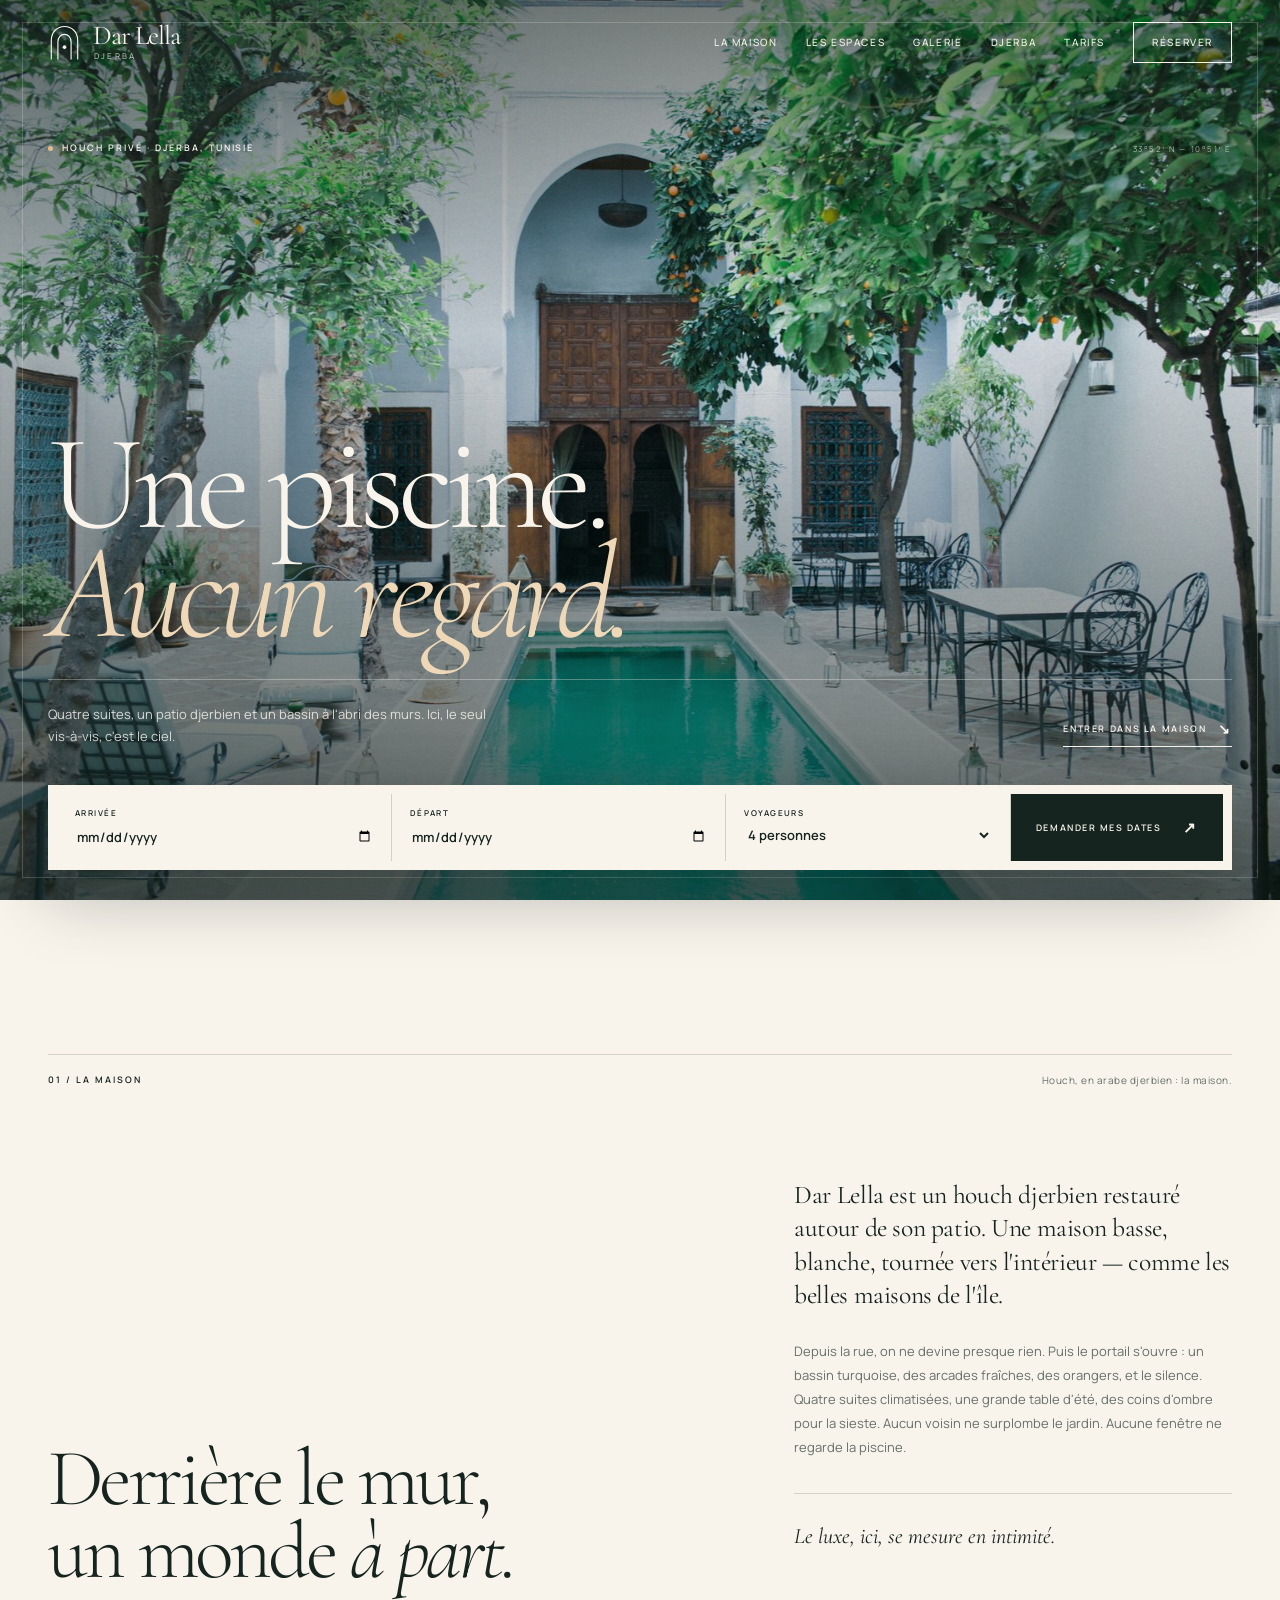
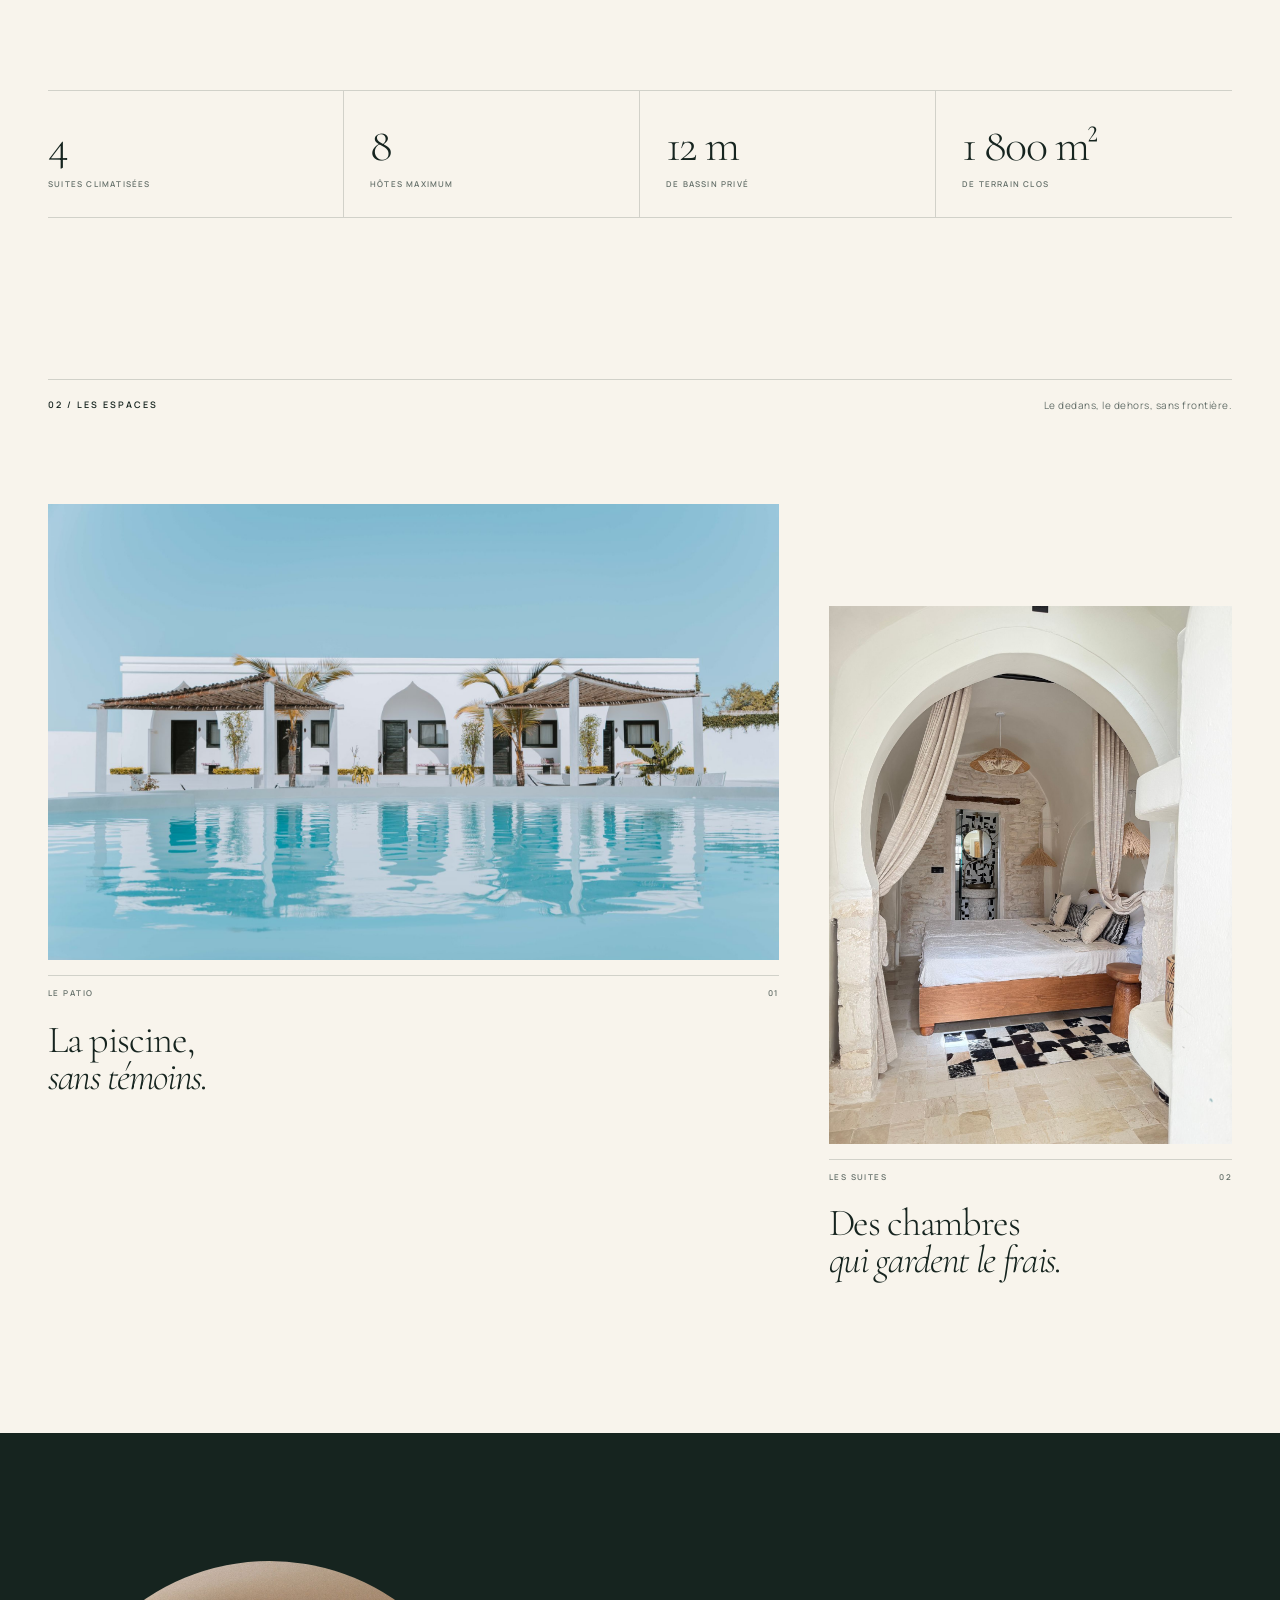
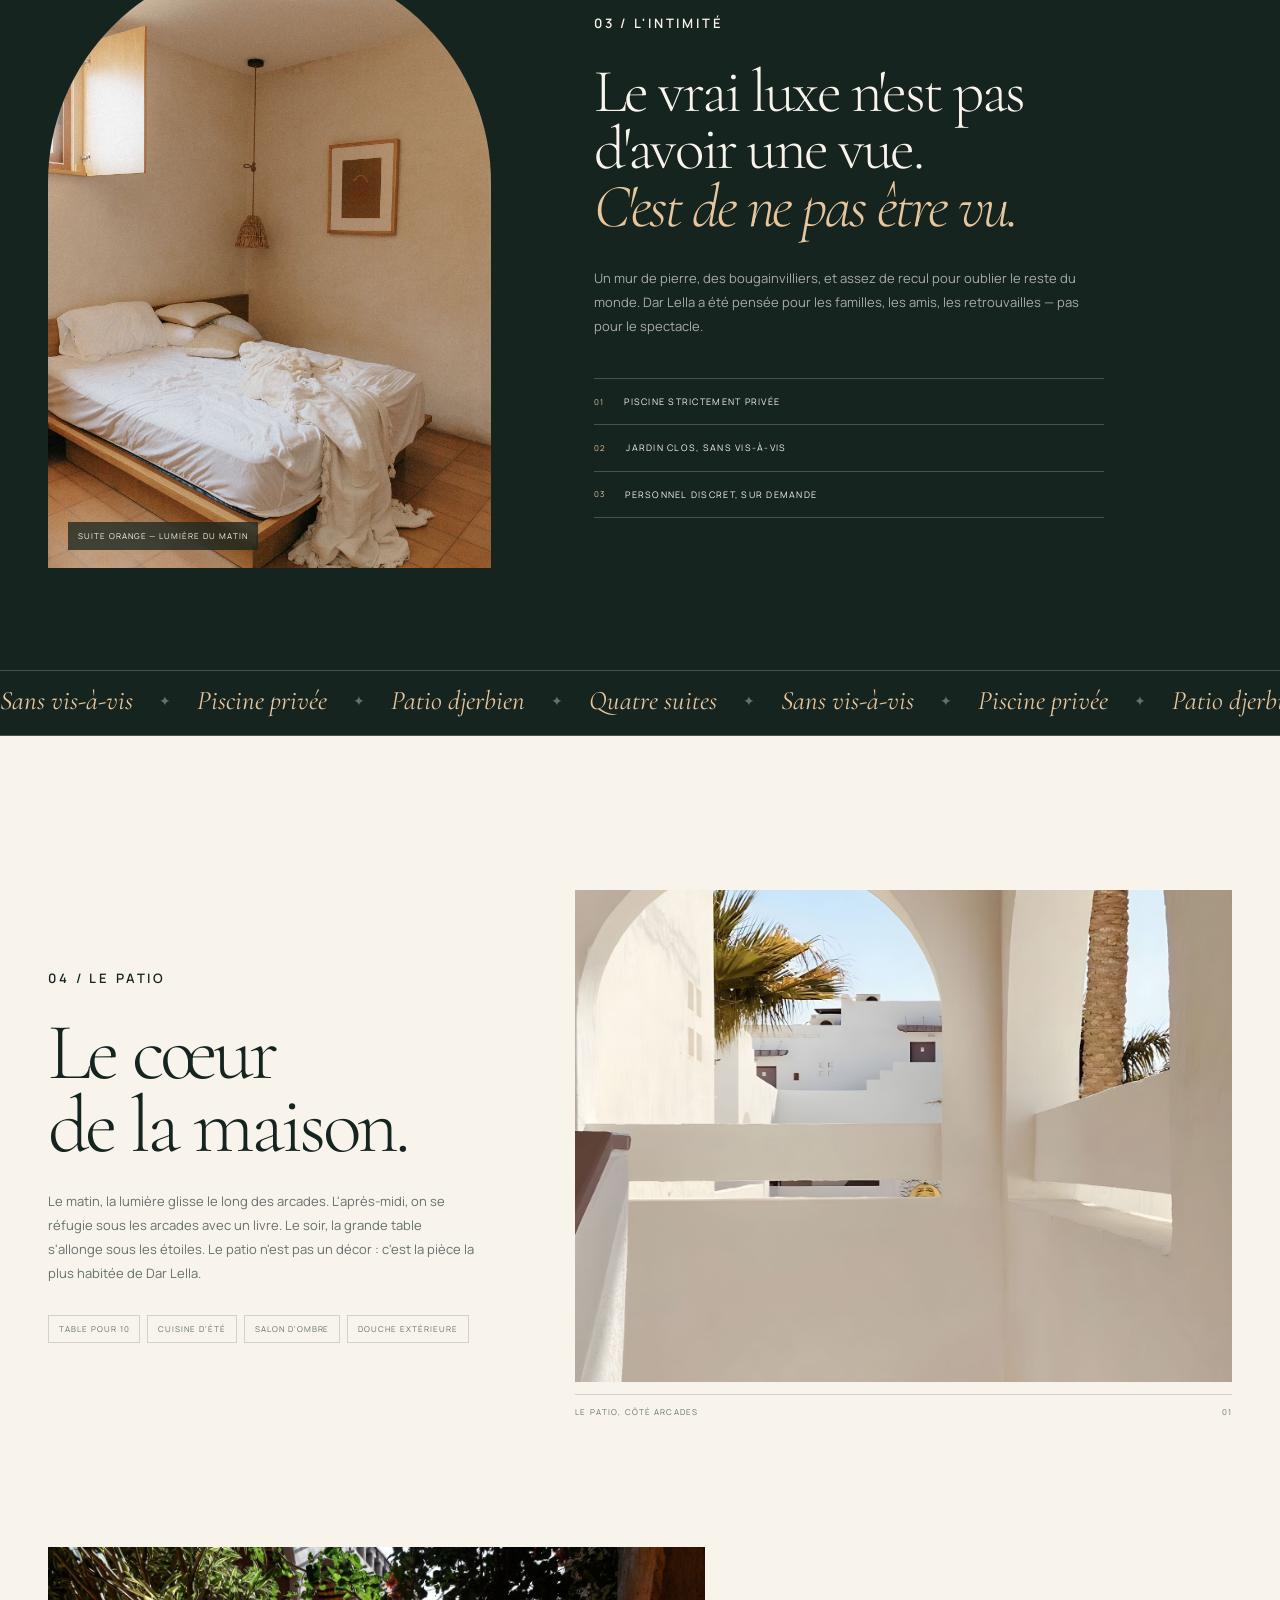
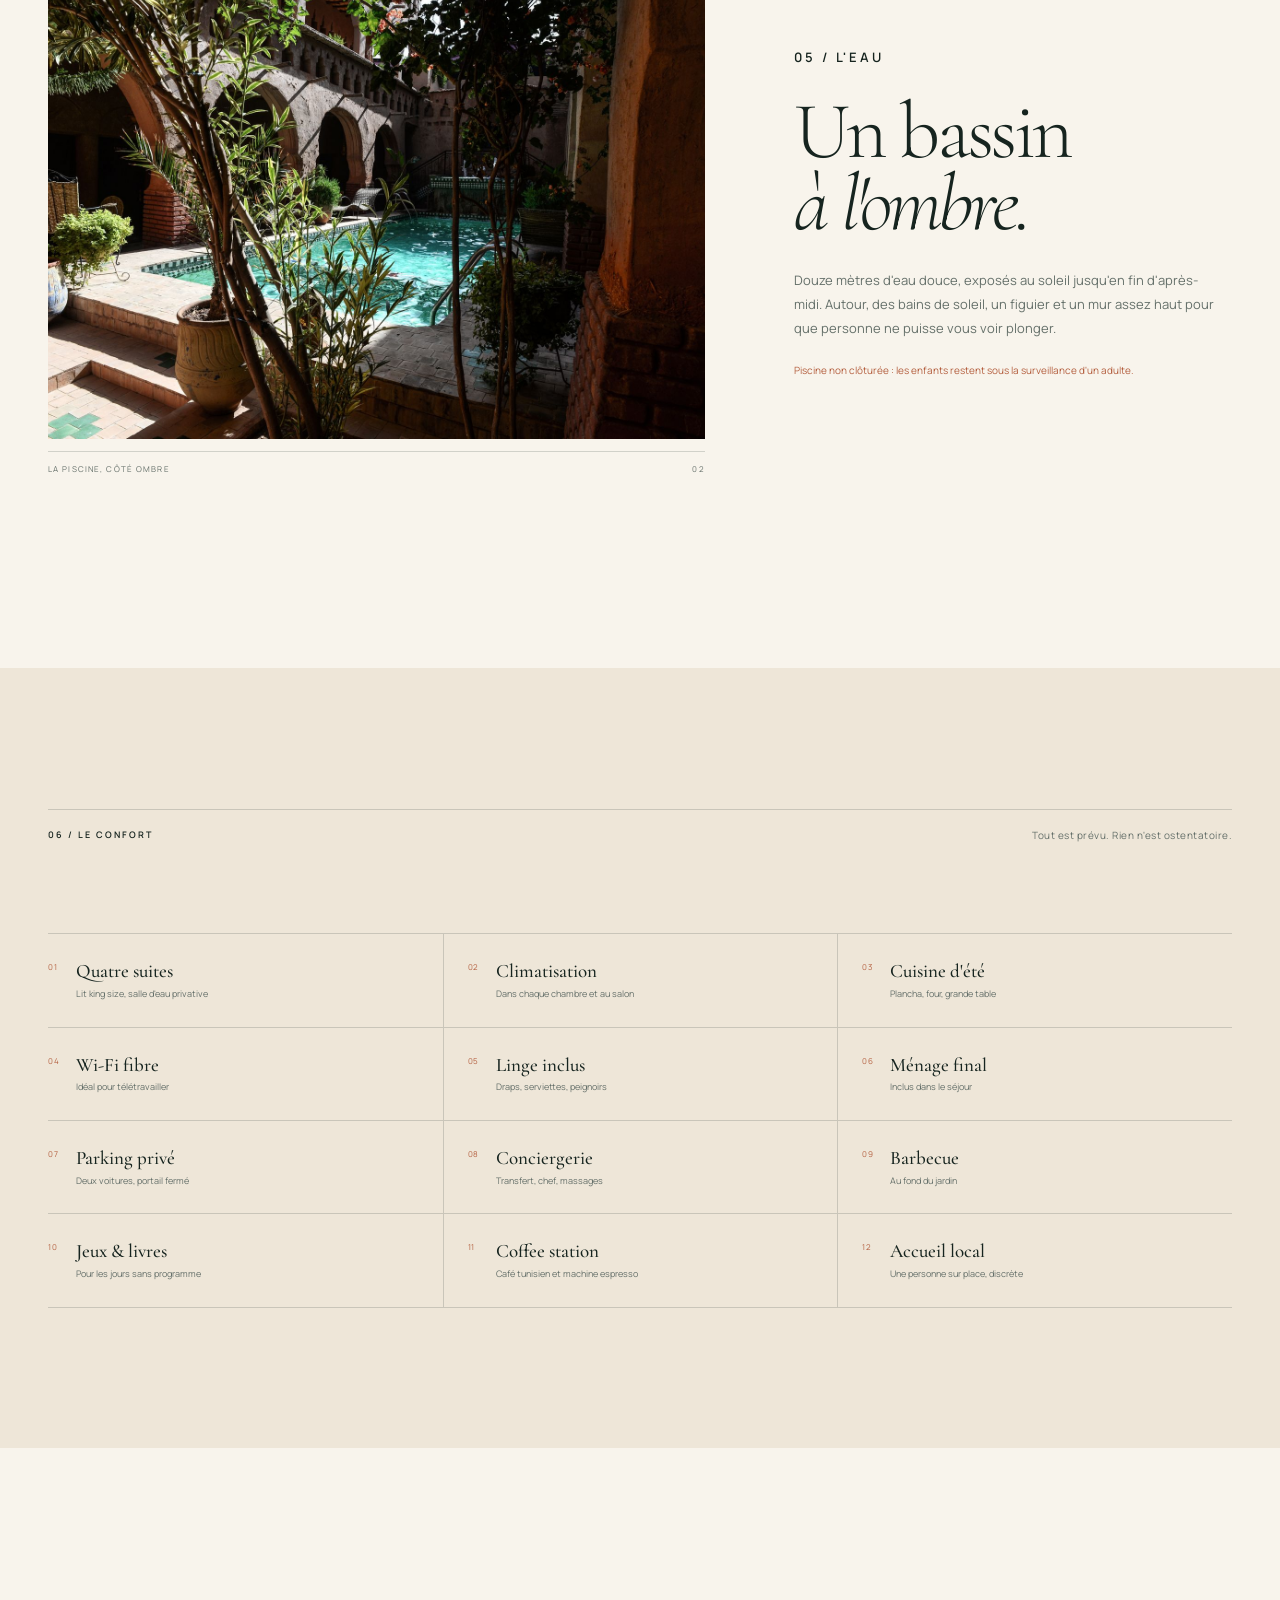
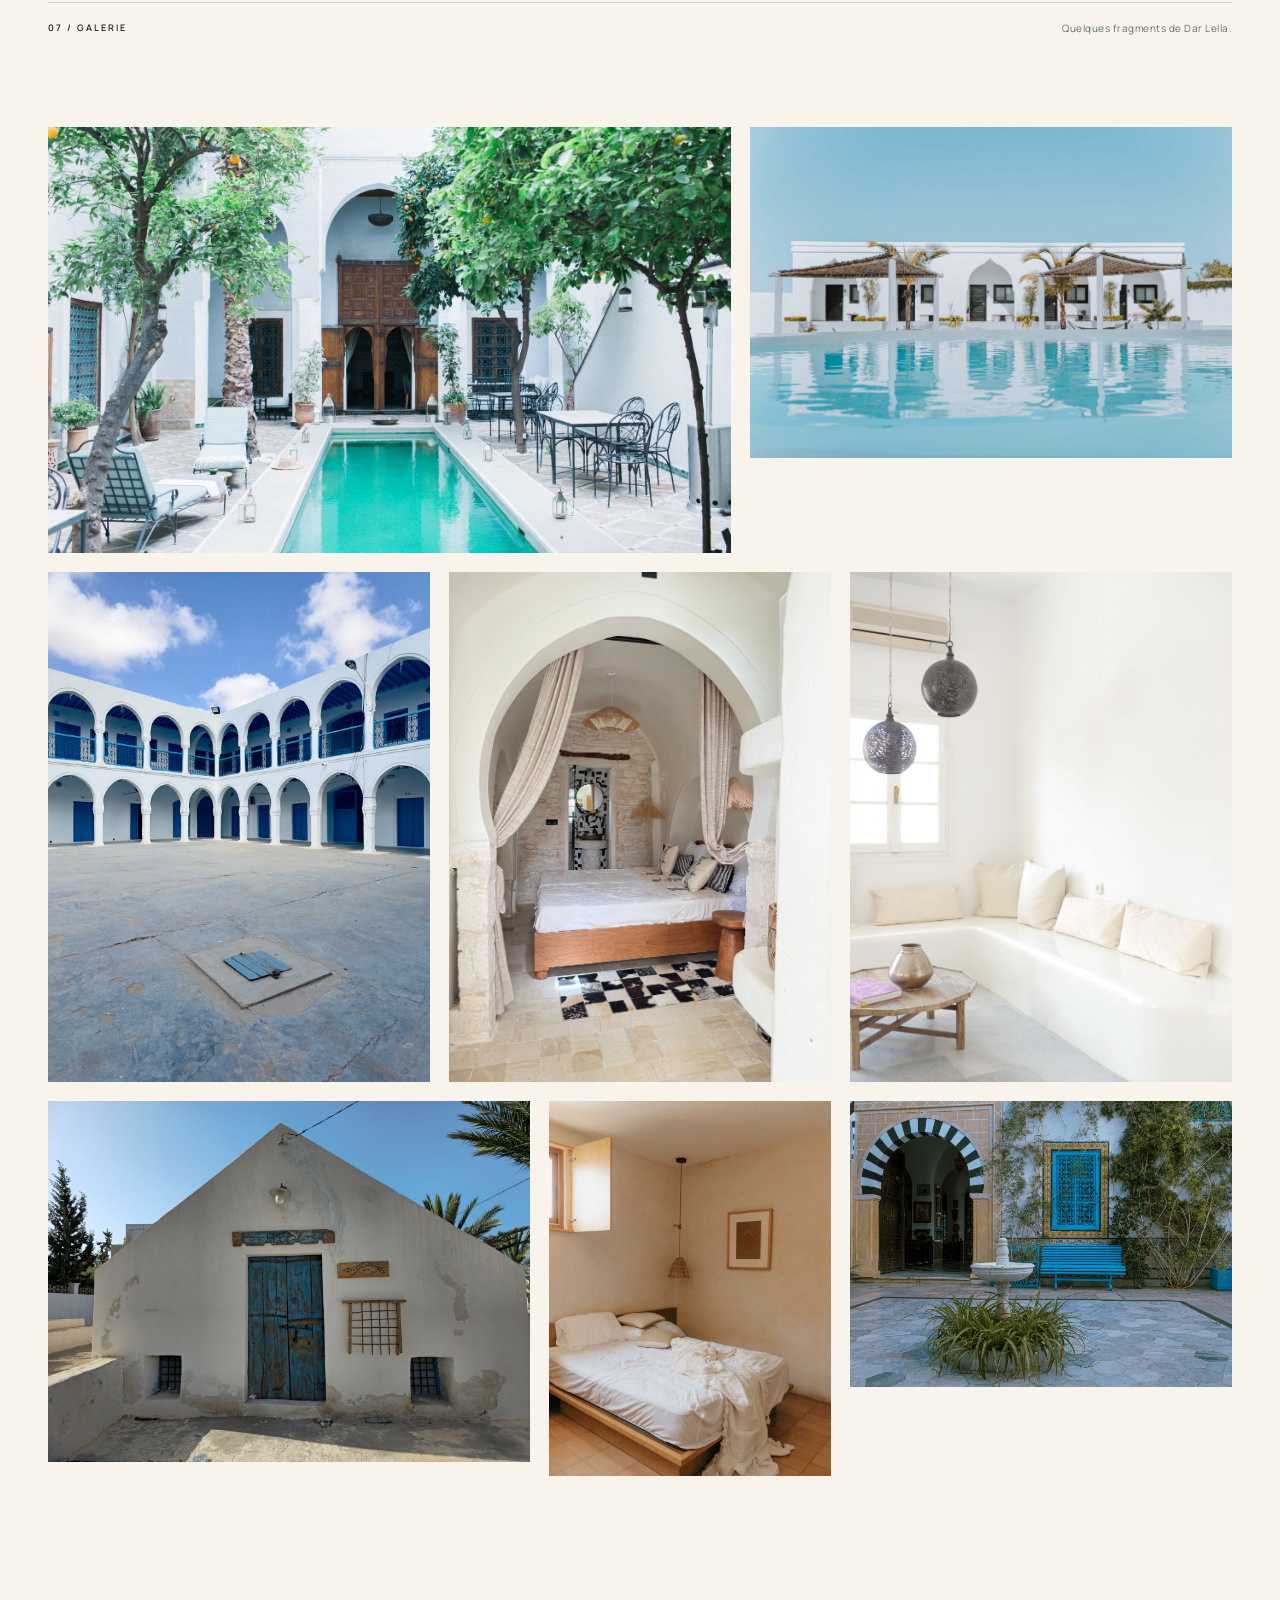
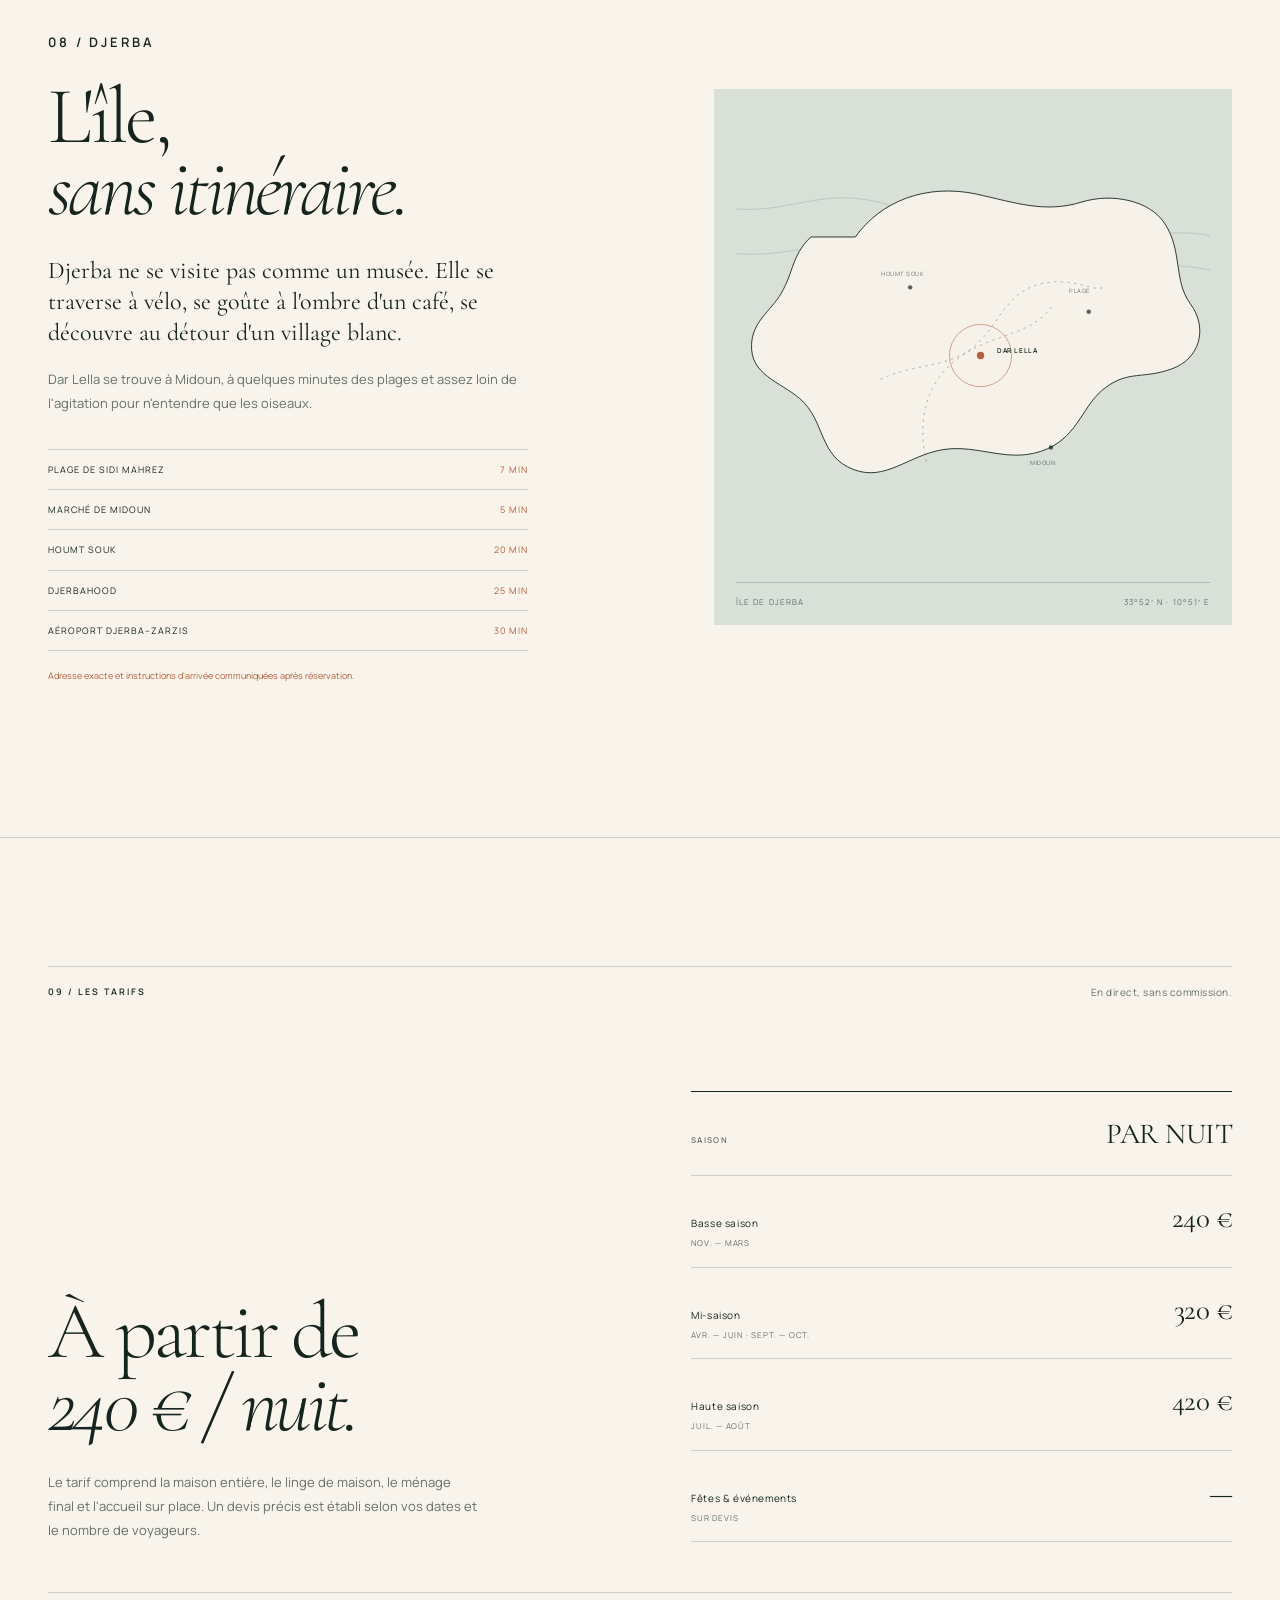
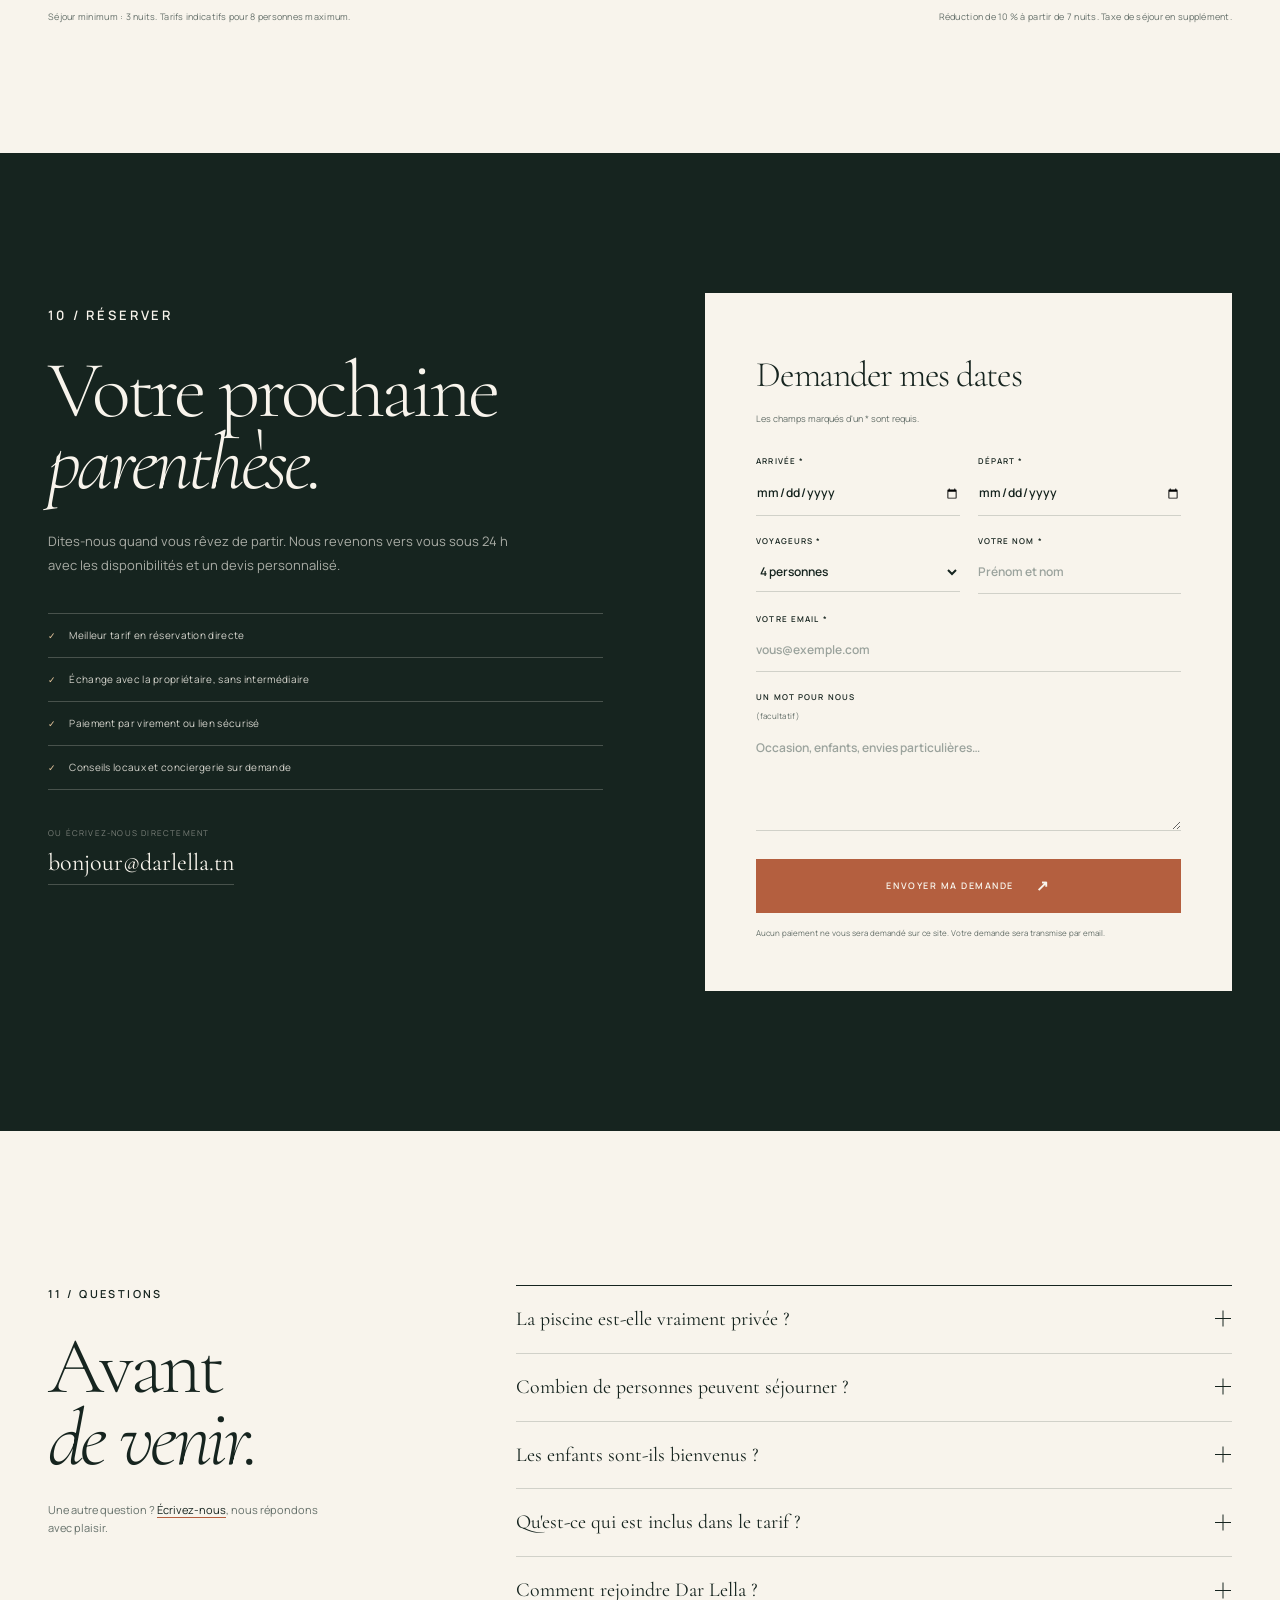
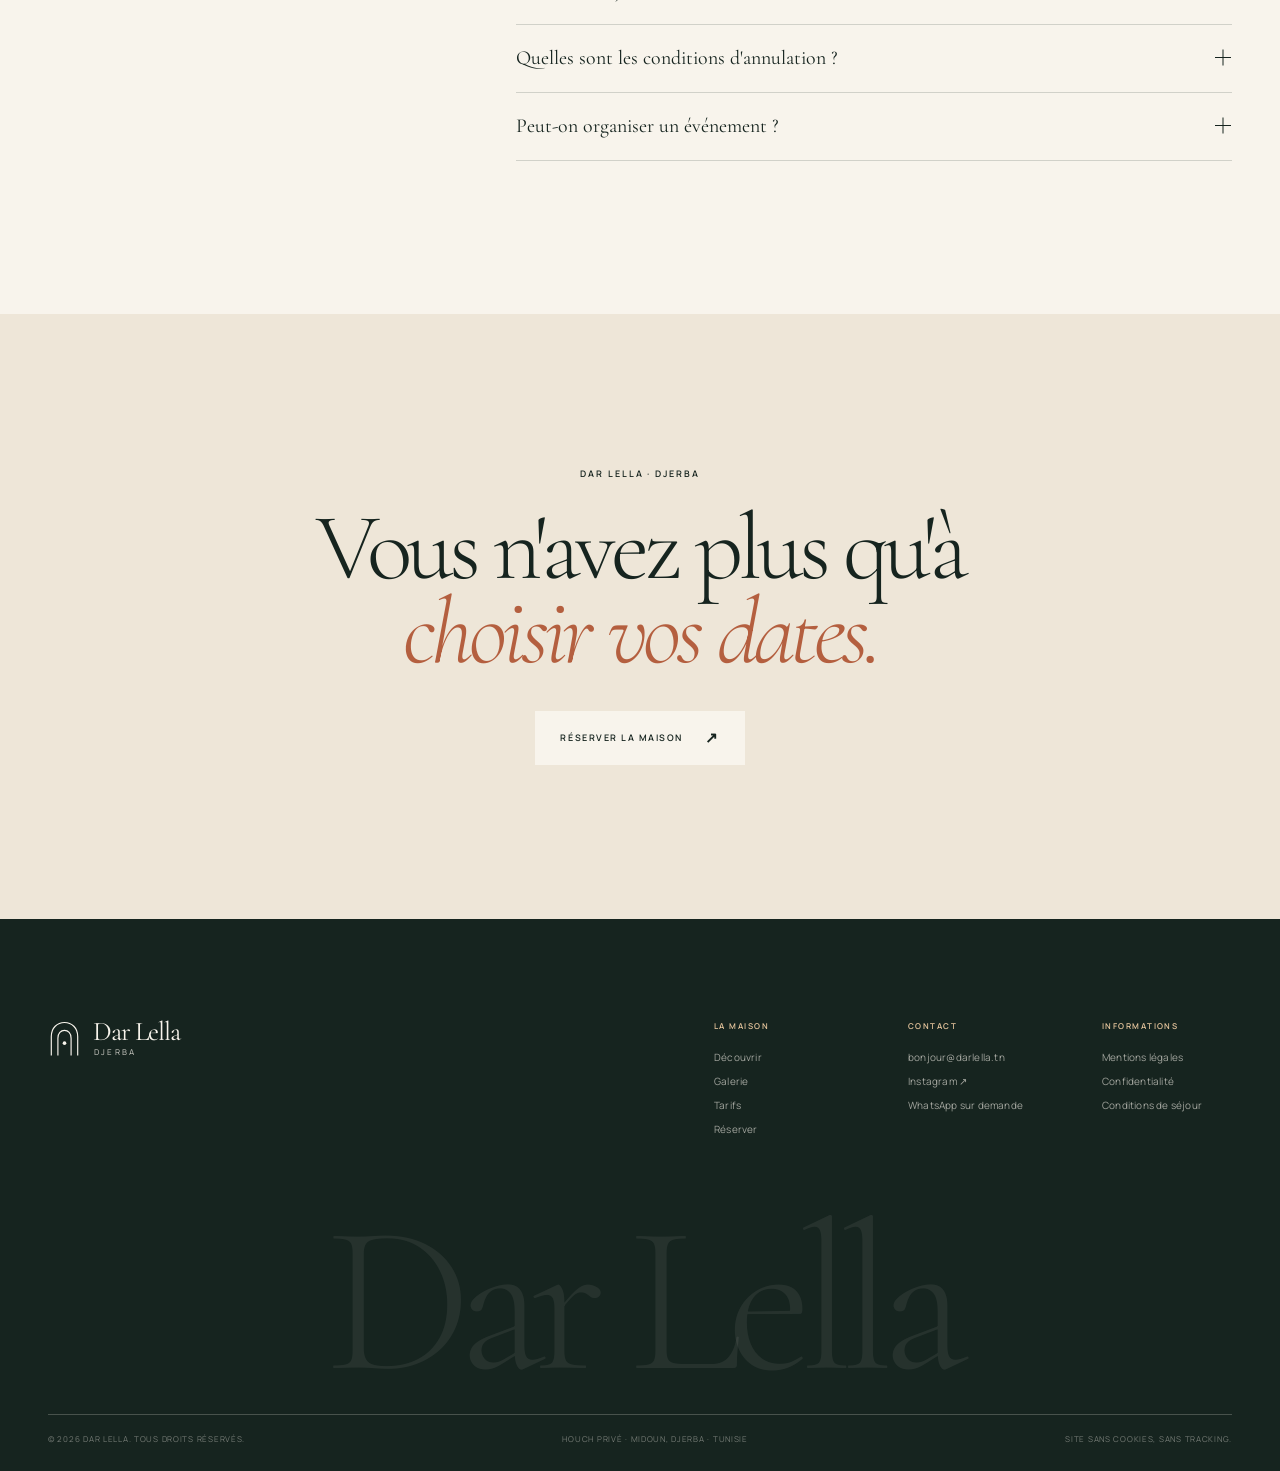
==== index.html @ 5d3fed9b "Build Dar Lella Djerba villa site" ====
<!DOCTYPE html>
<html lang="fr">
<head>
  <meta charset="UTF-8">
  <meta name="viewport" content="width=device-width, initial-scale=1.0">
  <title>Dar Lella — Houch privé avec piscine à Djerba</title>
  <meta name="description" content="Dar Lella, un houch djerbien restauré avec piscine privée sans vis-à-vis. Quatre suites, un patio secret et l'art de vivre de Djerba. Location directe.">
  <meta name="theme-color" content="#16241f">
  <meta name="robots" content="index,follow">
  <link rel="canonical" href="https://dar-lella-djerba.vercel.app/">
  <link rel="icon" href="assets/favicon.svg" type="image/svg+xml">
  <link rel="preload" as="image" href="assets/img/hero.jpg" fetchpriority="high">

  <meta property="og:type" content="website">
  <meta property="og:locale" content="fr_FR">
  <meta property="og:title" content="Dar Lella — Une piscine. Aucun regard.">
  <meta property="og:description" content="Un houch djerbien restauré autour d'un patio. Piscine privée, quatre suites, aucun vis-à-vis. Location directe à Djerba.">
  <meta property="og:image" content="https://dar-lella-djerba.vercel.app/assets/img/og.jpg">
  <meta property="og:image:width" content="1200">
  <meta property="og:image:height" content="630">
  <meta property="og:image:alt" content="Le patio de Dar Lella, sa piscine et ses orangers">
  <meta property="og:url" content="https://dar-lella-djerba.vercel.app/">
  <meta name="twitter:card" content="summary_large_image">

  <link rel="preconnect" href="https://fonts.googleapis.com">
  <link rel="preconnect" href="https://fonts.gstatic.com" crossorigin>
  <link href="https://fonts.googleapis.com/css2?family=Cormorant+Garamond:ital,wght@0,300;0,400;0,500;1,300;1,400&family=Manrope:wght@400;500;600&display=swap" rel="stylesheet">
  <link rel="stylesheet" href="assets/css/style.css">
  <script>document.documentElement.classList.add('js');</script>

  <script type="application/ld+json">
  {
    "@context": "https://schema.org",
    "@type": "VacationRental",
    "name": "Dar Lella",
    "description": "Houch djerbien restauré avec piscine privée sans vis-à-vis, quatre suites et patio, à Djerba.",
    "url": "https://dar-lella-djerba.vercel.app/",
    "image": "https://dar-lella-djerba.vercel.app/assets/img/hero.jpg",
    "priceRange": "€€€",
    "numberOfRooms": 4,
    "occupancy": { "@type": "QuantitativeValue", "maxValue": 8 },
    "address": {
      "@type": "PostalAddress",
      "addressLocality": "Midoun",
      "addressRegion": "Djerba",
      "addressCountry": "TN"
    },
    "amenityFeature": [
      { "@type": "LocationFeatureSpecification", "name": "Piscine privée", "value": true },
      { "@type": "LocationFeatureSpecification", "name": "Patio privé", "value": true },
      { "@type": "LocationFeatureSpecification", "name": "Climatisation", "value": true },
      { "@type": "LocationFeatureSpecification", "name": "Wi-Fi", "value": true },
      { "@type": "LocationFeatureSpecification", "name": "Parking privé", "value": true }
    ]
  }
  </script>
</head>
<body id="top">
  <a class="skip-link" href="#main">Aller au contenu</a>

  <header class="site-header" id="header">
    <a class="brand" href="#top" aria-label="Dar Lella — retour en haut">
      <svg class="brand-mark" viewBox="0 0 40 48" fill="none" aria-hidden="true">
        <path d="M4 44V21C4 10.5 11.2 4 20 4s16 6.5 16 17v23" stroke="currentColor" stroke-width="1.4"/>
        <path d="M12 44V23c0-5.7 3.6-9.5 8-9.5s8 3.8 8 9.5v21" stroke="currentColor" stroke-width="1.4"/>
        <circle cx="20" cy="29" r="2.2" fill="currentColor"/>
      </svg>
      <span class="brand-word">Dar Lella<small>Djerba</small></span>
    </a>

    <nav class="nav" id="nav" aria-label="Navigation principale">
      <a href="#maison">La maison</a>
      <a href="#patio">Les espaces</a>
      <a href="#galerie">Galerie</a>
      <a href="#djerba">Djerba</a>
      <a href="#tarifs">Tarifs</a>
      <a class="nav-book" href="#reserver">Réserver</a>
    </nav>

    <button class="menu-toggle" id="menuToggle" aria-label="Ouvrir le menu" aria-expanded="false" aria-controls="nav">
      <span></span><span></span>
    </button>
  </header>

  <main id="main">
    <section class="hero" aria-labelledby="hero-title">
      <img class="hero-bg" src="assets/img/hero.jpg" alt="Le patio de Dar Lella, sa piscine et ses orangers" fetchpriority="high">
      <div class="hero-shade"></div>
      <div class="hero-frame" aria-hidden="true"></div>

      <div class="container hero-content">
        <div class="hero-top">
          <p class="eyebrow light"><span class="dot"></span> Houch privé · Djerba, Tunisie</p>
          <p class="hero-coord">33°52′ N — 10°51′ E</p>
        </div>

        <h1 id="hero-title">Une piscine.<br><em>Aucun regard.</em></h1>

        <div class="hero-bottom">
          <p class="hero-intro">Quatre suites, un patio djerbien et un bassin à l'abri des murs. Ici, le seul vis-à-vis, c'est le ciel.</p>
          <a class="text-link light" href="#maison">Entrer dans la maison <span aria-hidden="true">↘</span></a>
        </div>
      </div>

      <div class="container">
        <form class="booking-bar" id="quickForm" aria-label="Demande de disponibilités">
          <label>Arrivée<input type="date" name="arrival" required></label>
          <label>Départ<input type="date" name="departure" required></label>
          <label>Voyageurs
            <select name="guests">
              <option>2 personnes</option>
              <option selected>4 personnes</option>
              <option>6 personnes</option>
              <option>8 personnes</option>
            </select>
          </label>
          <button class="btn btn-dark" type="submit">Demander mes dates <span aria-hidden="true">↗</span></button>
          <p class="form-note" data-form-note aria-live="polite"></p>
        </form>
      </div>
    </section>

    <section class="intro" id="maison">
      <div class="container">
        <div class="section-head reveal">
          <p class="eyebrow">01 / La maison</p>
          <p class="micro">Houch, en arabe djerbien : la maison.</p>
        </div>

        <div class="intro-grid">
          <h2 class="display reveal">Derrière le mur,<br>un monde <em>à part.</em></h2>
          <div class="intro-copy reveal">
            <p class="lede">Dar Lella est un houch djerbien restauré autour de son patio. Une maison basse, blanche, tournée vers l'intérieur — comme les belles maisons de l'île.</p>
            <p>Depuis la rue, on ne devine presque rien. Puis le portail s'ouvre : un bassin turquoise, des arcades fraîches, des orangers, et le silence. Quatre suites climatisées, une grande table d'été, des coins d'ombre pour la sieste. Aucun voisin ne surplombe le jardin. Aucune fenêtre ne regarde la piscine.</p>
            <p class="signature">Le luxe, ici, se mesure en intimité.</p>
          </div>
        </div>

        <div class="stats reveal" aria-label="Chiffres clés de la maison">
          <div><strong>4</strong><span>suites climatisées</span></div>
          <div><strong>8</strong><span>hôtes maximum</span></div>
          <div><strong>12 m</strong><span>de bassin privé</span></div>
          <div><strong>1 800 m²</strong><span>de terrain clos</span></div>
        </div>
      </div>
    </section>

    <section class="features" aria-labelledby="features-title">
      <div class="container">
        <div class="section-head reveal">
          <p class="eyebrow">02 / Les espaces</p>
          <p class="micro" id="features-title">Le dedans, le dehors, sans frontière.</p>
        </div>

        <div class="feature-grid">
          <article class="feature feature-wide reveal">
            <figure>
              <img src="assets/img/pool.jpg" alt="Piscine turquoise devant les façades blanches du houch" loading="lazy">
            </figure>
            <div class="feature-meta"><span>Le patio</span><span>01</span></div>
            <h3>La piscine,<br><em>sans témoins.</em></h3>
          </article>

          <article class="feature feature-tall reveal">
            <figure>
              <img src="assets/img/suite.jpg" alt="Suite voûtée avec lit en bois et pierres blanches" loading="lazy">
            </figure>
            <div class="feature-meta"><span>Les suites</span><span>02</span></div>
            <h3>Des chambres<br><em>qui gardent le frais.</em></h3>
          </article>
        </div>
      </div>
    </section>

    <section class="manifesto" aria-labelledby="manifesto-title">
      <div class="container manifesto-grid">
        <figure class="arch-frame reveal">
          <img src="assets/img/suite-2.jpg" alt="Chambre lumineuse aux murs crème et au linge de lin" loading="lazy">
          <figcaption>Suite Orange — lumière du matin</figcaption>
        </figure>

        <div class="manifesto-copy reveal">
          <p class="eyebrow light">03 / L'intimité</p>
          <h2 id="manifesto-title">Le vrai luxe n'est pas d'avoir une vue.<br><em>C'est de ne pas être vu.</em></h2>
          <p>Un mur de pierre, des bougainvilliers, et assez de recul pour oublier le reste du monde. Dar Lella a été pensée pour les familles, les amis, les retrouvailles — pas pour le spectacle.</p>
          <ul class="manifesto-list">
            <li><span>01</span>Piscine strictement privée</li>
            <li><span>02</span>Jardin clos, sans vis-à-vis</li>
            <li><span>03</span>Personnel discret, sur demande</li>
          </ul>
        </div>
      </div>

      <div class="marquee" aria-hidden="true">
        <div class="marquee-track">
          <span>Sans vis-à-vis</span><i>✦</i><span>Piscine privée</span><i>✦</i><span>Patio djerbien</span><i>✦</i><span>Quatre suites</span><i>✦</i>
          <span>Sans vis-à-vis</span><i>✦</i><span>Piscine privée</span><i>✦</i><span>Patio djerbien</span><i>✦</i><span>Quatre suites</span><i>✦</i>
        </div>
      </div>
    </section>

    <section class="spaces" id="patio">
      <div class="container">
        <article class="space">
          <div class="space-copy reveal">
            <p class="eyebrow">04 / Le patio</p>
            <h2 class="display">Le cœur<br>de la maison.</h2>
            <p>Le matin, la lumière glisse le long des arcades. L'après-midi, on se réfugie sous les arcades avec un livre. Le soir, la grande table s'allonge sous les étoiles. Le patio n'est pas un décor : c'est la pièce la plus habitée de Dar Lella.</p>
            <ul class="space-tags">
              <li>Table pour 10</li>
              <li>Cuisine d'été</li>
              <li>Salon d'ombre</li>
              <li>Douche extérieure</li>
            </ul>
          </div>
          <figure class="space-image reveal">
            <img src="assets/img/patio.jpg" alt="Arcades blanches et palmier vus depuis le patio" loading="lazy">
            <figcaption><span>Le patio, côté arcades</span><span>01</span></figcaption>
          </figure>
        </article>

        <article class="space space-reverse">
          <div class="space-copy reveal">
            <p class="eyebrow">05 / L'eau</p>
            <h2 class="display">Un bassin<br><em>à l'ombre.</em></h2>
            <p>Douze mètres d'eau douce, exposés au soleil jusqu'en fin d'après-midi. Autour, des bains de soleil, un figuier et un mur assez haut pour que personne ne puisse vous voir plonger.</p>
            <p class="note">Piscine non clôturée : les enfants restent sous la surveillance d'un adulte.</p>
          </div>
          <figure class="space-image reveal">
            <img src="assets/img/pool-detail.jpg" alt="Détail de la piscine entre les arches et les plantes" loading="lazy">
            <figcaption><span>La piscine, côté ombre</span><span>02</span></figcaption>
          </figure>
        </article>
      </div>
    </section>

    <section class="amenities" aria-labelledby="amenities-title">
      <div class="container">
        <div class="section-head reveal">
          <p class="eyebrow">06 / Le confort</p>
          <p class="micro" id="amenities-title">Tout est prévu. Rien n'est ostentatoire.</p>
        </div>
        <ul class="amenity-grid reveal">
          <li><span>01</span><strong>Quatre suites</strong><small>Lit king size, salle d'eau privative</small></li>
          <li><span>02</span><strong>Climatisation</strong><small>Dans chaque chambre et au salon</small></li>
          <li><span>03</span><strong>Cuisine d'été</strong><small>Plancha, four, grande table</small></li>
          <li><span>04</span><strong>Wi-Fi fibre</strong><small>Idéal pour télétravailler</small></li>
          <li><span>05</span><strong>Linge inclus</strong><small>Draps, serviettes, peignoirs</small></li>
          <li><span>06</span><strong>Ménage final</strong><small>Inclus dans le séjour</small></li>
          <li><span>07</span><strong>Parking privé</strong><small>Deux voitures, portail fermé</small></li>
          <li><span>08</span><strong>Conciergerie</strong><small>Transfert, chef, massages</small></li>
          <li><span>09</span><strong>Barbecue</strong><small>Au fond du jardin</small></li>
          <li><span>10</span><strong>Jeux & livres</strong><small>Pour les jours sans programme</small></li>
          <li><span>11</span><strong>Coffee station</strong><small>Café tunisien et machine espresso</small></li>
          <li><span>12</span><strong>Accueil local</strong><small>Une personne sur place, discrète</small></li>
        </ul>
      </div>
    </section>

    <section class="gallery" id="galerie" aria-labelledby="gallery-title">
      <div class="container">
        <div class="section-head reveal">
          <p class="eyebrow">07 / Galerie</p>
          <p class="micro" id="gallery-title">Quelques fragments de Dar Lella.</p>
        </div>

        <div class="gallery-grid">
          <button class="gallery-item g1 reveal" data-full="assets/img/hero.jpg" data-caption="Le patio au réveil">
            <img src="assets/img/hero.jpg" alt="Patio, piscine et orangers de Dar Lella" loading="lazy">
            <span>Le patio au réveil</span>
          </button>
          <button class="gallery-item g2 reveal" data-full="assets/img/pool.jpg" data-caption="La piscine et les façades blanches">
            <img src="assets/img/pool.jpg" alt="Piscine devant les façades blanches" loading="lazy">
            <span>La piscine</span>
          </button>
          <button class="gallery-item g3 reveal" data-full="assets/img/arches.jpg" data-caption="Les arcades du patio">
            <img src="assets/img/arches.jpg" alt="Cour intérieure aux arcades bleues et blanches" loading="lazy">
            <span>Les arcades</span>
          </button>
          <button class="gallery-item g4 reveal" data-full="assets/img/suite.jpg" data-caption="Suite voûtée, pierre et bois">
            <img src="assets/img/suite.jpg" alt="Suite voûtée avec lit en bois" loading="lazy">
            <span>Suite Terre</span>
          </button>
          <button class="gallery-item g5 reveal" data-full="assets/img/salon.jpg" data-caption="Le salon, à l'heure de la sieste">
            <img src="assets/img/salon.jpg" alt="Salon blanc avec banquette et coussins" loading="lazy">
            <span>Le salon</span>
          </button>
          <button class="gallery-item g6 reveal" data-full="assets/img/detail.jpg" data-caption="Djerba, bleu et blanc">
            <img src="assets/img/detail.jpg" alt="Maison blanche et porte bleue de Djerba" loading="lazy">
            <span>Couleurs de Djerba</span>
          </button>
          <button class="gallery-item g7 reveal" data-full="assets/img/suite-2.jpg" data-caption="Suite Lin, lumière du matin">
            <img src="assets/img/suite-2.jpg" alt="Chambre au linge de lin et lumière naturelle" loading="lazy">
            <span>Suite Lin</span>
          </button>
          <button class="gallery-item g8 reveal" data-full="assets/img/tunisia.jpg" data-caption="L'art de vivre djerbien">
            <img src="assets/img/tunisia.jpg" alt="Cour tunisienne, fontaine et banquette bleue" loading="lazy">
            <span>L'art de vivre</span>
          </button>
        </div>
      </div>
    </section>

    <section class="location" id="djerba" aria-labelledby="location-title">
      <div class="container location-grid">
        <div class="location-copy reveal">
          <p class="eyebrow">08 / Djerba</p>
          <h2 class="display" id="location-title">L'île,<br><em>sans itinéraire.</em></h2>
          <p class="lede">Djerba ne se visite pas comme un musée. Elle se traverse à vélo, se goûte à l'ombre d'un café, se découvre au détour d'un village blanc.</p>
          <p>Dar Lella se trouve à Midoun, à quelques minutes des plages et assez loin de l'agitation pour n'entendre que les oiseaux.</p>
          <ul class="distances">
            <li><span>Plage de Sidi Mahrez</span><span>7 min</span></li>
            <li><span>Marché de Midoun</span><span>5 min</span></li>
            <li><span>Houmt Souk</span><span>20 min</span></li>
            <li><span>Djerbahood</span><span>25 min</span></li>
            <li><span>Aéroport Djerba–Zarzis</span><span>30 min</span></li>
          </ul>
          <p class="note">Adresse exacte et instructions d'arrivée communiquées après réservation.</p>
        </div>

        <div class="map-card reveal" aria-label="Carte stylisée de Djerba">
          <svg viewBox="0 0 640 620" role="img" aria-label="Carte abstraite de l'île de Djerba">
            <path class="map-sea-line" d="M-20 130c90 14 130-30 220-5s120 74 220 67 150-44 240-19"/>
            <path class="map-sea-line" d="M-20 190c80 14 136-21 205-2s121 63 203 48 150-44 270-18"/>
            <path class="map-island" d="M161 170c35-49 96-72 163-58 54 12 93 26 142 11 42-13 92-2 112 28 25 37 12 78 35 109 25 34 12 75-25 88-39 14-58 2-89 25-31 22-36 64-79 83-51 22-91-7-141 1-47 8-77 43-120 27-48-18-38-66-73-96-27-23-67-32-65-73 1-31 26-45 40-69 17-29 14-51 40-76Z"/>
            <path class="map-road" d="M195 362c47-22 92-15 126-44 37-31 43-81 104-87 41-4 60 16 74 5"/>
            <path class="map-road" d="M257 473c-14-61 2-112 48-143 44-30 93-27 121-66"/>
            <circle class="map-ring" cx="330" cy="330" r="42"/>
            <circle class="map-dot" cx="330" cy="330" r="5"/>
            <circle class="map-poi" cx="235" cy="238" r="3"/>
            <circle class="map-poi" cx="476" cy="271" r="3"/>
            <circle class="map-poi" cx="425" cy="454" r="3"/>
            <text class="map-label" x="352" y="326">DAR LELLA</text>
            <text class="map-label small" x="196" y="222">Houmt Souk</text>
            <text class="map-label small" x="450" y="245">Plage</text>
            <text class="map-label small" x="397" y="478">Midoun</text>
          </svg>
          <div class="map-caption"><span>Île de Djerba</span><span>33°52′ N · 10°51′ E</span></div>
        </div>
      </div>
    </section>

    <section class="rates" id="tarifs" aria-labelledby="rates-title">
      <div class="container">
        <div class="section-head reveal">
          <p class="eyebrow">09 / Les tarifs</p>
          <p class="micro" id="rates-title">En direct, sans commission.</p>
        </div>
        <div class="rate-grid reveal">
          <div class="rate-intro">
            <h2 class="display">À partir de<br><em>240 € / nuit.</em></h2>
            <p>Le tarif comprend la maison entière, le linge de maison, le ménage final et l'accueil sur place. Un devis précis est établi selon vos dates et le nombre de voyageurs.</p>
          </div>
          <div class="rate-table" role="table" aria-label="Grille tarifaire indicative">
            <div class="rate-row rate-head" role="row"><span>Saison</span><span>Par nuit</span></div>
            <div class="rate-row" role="row"><span>Basse saison <small>nov. — mars</small></span><span>240 €</span></div>
            <div class="rate-row" role="row"><span>Mi-saison <small>avr. — juin · sept. — oct.</small></span><span>320 €</span></div>
            <div class="rate-row" role="row"><span>Haute saison <small>juil. — août</small></span><span>420 €</span></div>
            <div class="rate-row" role="row"><span>Fêtes & événements <small>sur devis</small></span><span>—</span></div>
          </div>
        </div>
        <div class="rate-notes reveal">
          <p>Séjour minimum : 3 nuits. Tarifs indicatifs pour 8 personnes maximum.</p>
          <p>Réduction de 10 % à partir de 7 nuits. Taxe de séjour en supplément.</p>
        </div>
      </div>
    </section>

    <section class="booking-section" id="reserver" aria-labelledby="booking-title">
      <div class="container booking-grid">
        <div class="booking-copy reveal">
          <p class="eyebrow light">10 / Réserver</p>
          <h2 class="display" id="booking-title">Votre prochaine<br><em>parenthèse.</em></h2>
          <p>Dites-nous quand vous rêvez de partir. Nous revenons vers vous sous 24 h avec les disponibilités et un devis personnalisé.</p>
          <ul class="booking-benefits">
            <li><span aria-hidden="true">✓</span> Meilleur tarif en réservation directe</li>
            <li><span aria-hidden="true">✓</span> Échange avec la propriétaire, sans intermédiaire</li>
            <li><span aria-hidden="true">✓</span> Paiement par virement ou lien sécurisé</li>
            <li><span aria-hidden="true">✓</span> Conseils locaux et conciergerie sur demande</li>
          </ul>
          <div class="booking-contact">
            <span>Ou écrivez-nous directement</span>
            <a href="mailto:bonjour@darlella.tn" data-contact-email>bonjour@darlella.tn</a>
          </div>
        </div>

        <div class="booking-form-wrap reveal">
          <h3>Demander mes dates</h3>
          <p class="form-lead">Les champs marqués d'un * sont requis.</p>
          <form id="bookingForm" class="booking-form">
            <div class="field-row">
              <label>Arrivée *<input type="date" name="arrival" required></label>
              <label>Départ *<input type="date" name="departure" required></label>
            </div>
            <div class="field-row">
              <label>Voyageurs *
                <select name="guests">
                  <option>2 personnes</option>
                  <option selected>4 personnes</option>
                  <option>6 personnes</option>
                  <option>8 personnes</option>
                </select>
              </label>
              <label>Votre nom *<input type="text" name="name" autocomplete="name" placeholder="Prénom et nom" required></label>
            </div>
            <label>Votre email *<input type="email" name="email" autocomplete="email" placeholder="vous@exemple.com" required></label>
            <label>Un mot pour nous <span class="optional">(facultatif)</span>
              <textarea name="message" rows="4" placeholder="Occasion, enfants, envies particulières…"></textarea>
            </label>
            <button class="btn btn-clay" type="submit">Envoyer ma demande <span aria-hidden="true">↗</span></button>
            <p class="form-note" data-form-note aria-live="polite"></p>
            <p class="form-legal">Aucun paiement ne vous sera demandé sur ce site. Votre demande sera transmise par email.</p>
          </form>
        </div>
      </div>
    </section>

    <section class="faq" aria-labelledby="faq-title">
      <div class="container faq-grid">
        <div class="faq-head reveal">
          <p class="eyebrow">11 / Questions</p>
          <h2 class="display" id="faq-title">Avant<br><em>de venir.</em></h2>
          <p>Une autre question ? <a href="mailto:bonjour@darlella.tn" data-contact-email>Écrivez-nous</a>, nous répondons avec plaisir.</p>
        </div>
        <div class="faq-list reveal">
          <details>
            <summary>La piscine est-elle vraiment privée ?<span aria-hidden="true"></span></summary>
            <p>Oui. La piscine et le patio sont exclusivement réservés aux voyageurs de Dar Lella. Le terrain est clos et aucun voisin ne surplombe la maison.</p>
          </details>
          <details>
            <summary>Combien de personnes peuvent séjourner ?<span aria-hidden="true"></span></summary>
            <p>Huit personnes confortablement installées dans quatre suites. Pour un lit d'appoint ou un bébé, contactez-nous avant de réserver.</p>
          </details>
          <details>
            <summary>Les enfants sont-ils bienvenus ?<span aria-hidden="true"></span></summary>
            <p>Bien sûr. Un lit parapluie et une chaise haute sont disponibles sur demande. La piscine n'est pas clôturée : la surveillance d'un adulte est indispensable.</p>
          </details>
          <details>
            <summary>Qu'est-ce qui est inclus dans le tarif ?<span aria-hidden="true"></span></summary>
            <p>La maison entière, le linge de lit et de toilette, la climatisation, le Wi-Fi, le ménage final et l'accueil sur place. Les repas, transferts et services de conciergerie sont en supplément.</p>
          </details>
          <details>
            <summary>Comment rejoindre Dar Lella ?<span aria-hidden="true"></span></summary>
            <p>L'aéroport de Djerba–Zarzis est à environ 30 minutes. Nous pouvons organiser un transfert privé et vous envoyons les instructions d'arrivée après confirmation.</p>
          </details>
          <details>
            <summary>Quelles sont les conditions d'annulation ?<span aria-hidden="true"></span></summary>
            <p>Annulation sans frais jusqu'à 30 jours avant l'arrivée. Entre 30 et 15 jours, 50 % de l'acompte est retenu. À moins de 15 jours, l'acompte n'est pas remboursable. Les conditions exactes figurent dans le contrat de séjour.</p>
          </details>
          <details>
            <summary>Peut-on organiser un événement ?<span aria-hidden="true"></span></summary>
            <p>Les fêtes et soirées ne sont pas autorisées afin de préserver le voisinage. Un dîner privé, un anniversaire en petit comité ou une demande en mariage peuvent être étudiés sur demande.</p>
          </details>
        </div>
      </div>
    </section>

    <section class="closing" aria-label="Réserver votre séjour">
      <div class="container closing-inner reveal">
        <p class="eyebrow">Dar Lella · Djerba</p>
        <p class="closing-line">Vous n'avez plus qu'à<br><em>choisir vos dates.</em></p>
        <a class="btn btn-light" href="#reserver">Réserver la maison <span aria-hidden="true">↗</span></a>
      </div>
    </section>
  </main>

  <footer class="site-footer">
    <div class="container">
      <div class="footer-top">
        <a class="brand footer-brand" href="#top" aria-label="Dar Lella — retour en haut">
          <svg class="brand-mark" viewBox="0 0 40 48" fill="none" aria-hidden="true">
            <path d="M4 44V21C4 10.5 11.2 4 20 4s16 6.5 16 17v23" stroke="currentColor" stroke-width="1.4"/>
            <path d="M12 44V23c0-5.7 3.6-9.5 8-9.5s8 3.8 8 9.5v21" stroke="currentColor" stroke-width="1.4"/>
            <circle cx="20" cy="29" r="2.2" fill="currentColor"/>
          </svg>
          <span class="brand-word">Dar Lella<small>Djerba</small></span>
        </a>
        <div class="footer-links">
          <div>
            <p class="footer-title">La maison</p>
            <a href="#maison">Découvrir</a>
            <a href="#galerie">Galerie</a>
            <a href="#tarifs">Tarifs</a>
            <a href="#reserver">Réserver</a>
          </div>
          <div>
            <p class="footer-title">Contact</p>
            <a href="mailto:bonjour@darlella.tn" data-contact-email>bonjour@darlella.tn</a>
            <a href="https://www.instagram.com/darlella.djerba/" target="_blank" rel="noopener">Instagram ↗</a>
            <a href="#reserver">WhatsApp sur demande</a>
          </div>
          <div>
            <p class="footer-title">Informations</p>
            <a href="mentions-legales.html">Mentions légales</a>
            <a href="mentions-legales.html#confidentialite">Confidentialité</a>
            <a href="mentions-legales.html#conditions">Conditions de séjour</a>
          </div>
        </div>
      </div>

      <div class="footer-word" aria-hidden="true">Dar Lella</div>

      <div class="footer-bottom">
        <p>© <span data-year>2026</span> Dar Lella. Tous droits réservés.</p>
        <p>Houch privé · Midoun, Djerba · Tunisie</p>
        <p>Site sans cookies, sans tracking.</p>
      </div>
    </div>
  </footer>

  <a class="floating-book" href="#reserver" aria-label="Réserver votre séjour">
    <span>Réserver</span>
    <span aria-hidden="true">↗</span>
  </a>

  <div class="lightbox" id="lightbox" role="dialog" aria-modal="true" aria-label="Galerie photo" aria-hidden="true">
    <button class="lightbox-close" id="lbClose" aria-label="Fermer la galerie">×</button>
    <button class="lightbox-nav lightbox-prev" id="lbPrev" aria-label="Photo précédente">←</button>
    <figure>
      <img id="lbImage" src="" alt="">
      <figcaption id="lbCaption"></figcaption>
    </figure>
    <button class="lightbox-nav lightbox-next" id="lbNext" aria-label="Photo suivante">→</button>
  </div>

  <script src="assets/js/config.js"></script>
  <script src="assets/js/main.js"></script>
</body>
</html>
---- assets/css/style.css ----
:root {
  --ink: #16241f;
  --ink-soft: #1e312a;
  --paper: #f8f4ec;
  --sand: #eee6d8;
  --sand-deep: #e4dac8;
  --clay: #b45f3f;
  --sea: #3f6e66;
  --muted: #65706a;
  --line: rgba(22, 36, 31, 0.17);
  --line-light: rgba(248, 244, 236, 0.22);
  --serif: "Cormorant Garamond", Georgia, serif;
  --sans: "Manrope", "Helvetica Neue", Arial, sans-serif;
  --ease: cubic-bezier(0.22, 1, 0.36, 1);
}

* { box-sizing: border-box; }

html {
  scroll-behavior: smooth;
  scroll-padding-top: 88px;
}

body {
  margin: 0;
  overflow-x: clip;
  background: var(--paper);
  color: var(--ink);
  font-family: var(--sans);
  font-size: 15px;
  line-height: 1.7;
  -webkit-font-smoothing: antialiased;
  text-rendering: optimizeLegibility;
}

body.locked { overflow: hidden; }

::selection {
  background: var(--clay);
  color: var(--paper);
}

img {
  display: block;
  max-width: 100%;
}

a { color: inherit; text-decoration: none; }
button, input, select, textarea { font: inherit; color: inherit; }
button { cursor: pointer; }

p { margin: 0; color: var(--muted); }
em { font-style: italic; }

.skip-link {
  position: fixed;
  top: 12px;
  left: 12px;
  z-index: 200;
  padding: 10px 16px;
  background: var(--paper);
  color: var(--ink);
  opacity: 0;
  visibility: hidden;
  transform: translateY(-150%);
  transition: transform 0.2s, opacity 0.2s, visibility 0.2s;
}
.skip-link:focus { opacity: 1; visibility: visible; transform: none; }

.container {
  width: min(1320px, calc(100% - 96px));
  margin-inline: auto;
}

/* Header */
.site-header {
  position: fixed;
  inset: 0 0 auto;
  z-index: 80;
  display: flex;
  align-items: center;
  justify-content: space-between;
  padding: 22px 48px;
  color: var(--paper);
  transition: background 0.4s var(--ease), color 0.4s var(--ease), padding 0.4s var(--ease);
}

.site-header.scrolled {
  padding-block: 12px;
  color: var(--ink);
  background: rgba(248, 244, 236, 0.94);
  -webkit-backdrop-filter: blur(16px);
  backdrop-filter: blur(16px);
  border-bottom: 1px solid var(--line);
}

.brand {
  display: inline-flex;
  align-items: center;
  gap: 12px;
  position: relative;
  z-index: 90;
}

.brand-mark { width: 33px; height: 40px; flex: 0 0 auto; }

.brand-word {
  font-family: var(--serif);
  font-size: 27px;
  font-weight: 400;
  line-height: 0.85;
  letter-spacing: -0.035em;
  display: flex;
  flex-direction: column;
  gap: 5px;
}

.brand-word small {
  font-family: var(--sans);
  font-size: 8px;
  font-weight: 500;
  letter-spacing: 0.28em;
  text-transform: uppercase;
  opacity: 0.7;
  padding-left: 1px;
}

.nav {
  display: flex;
  align-items: center;
  gap: clamp(16px, 2.2vw, 32px);
  font-size: 10px;
  font-weight: 500;
  letter-spacing: 0.16em;
  text-transform: uppercase;
}

.nav a { position: relative; padding: 4px 0; }
.nav a:not(.nav-book)::after {
  content: "";
  position: absolute;
  left: 0;
  right: 100%;
  bottom: 0;
  height: 1px;
  background: currentColor;
  transition: right 0.35s var(--ease);
}
.nav a:not(.nav-book):hover::after { right: 0; }

.nav-book {
  padding: 11px 18px !important;
  border: 1px solid currentColor;
  transition: background 0.3s, color 0.3s;
}
.nav-book:hover { background: var(--paper); color: var(--ink); }
.site-header.scrolled .nav-book:hover { background: var(--ink); color: var(--paper); }

.menu-toggle {
  display: none;
  width: 42px;
  height: 42px;
  border: 0;
  background: transparent;
  position: relative;
  z-index: 100;
}
.menu-toggle span {
  position: absolute;
  left: 9px;
  width: 24px;
  height: 1px;
  background: currentColor;
  transition: transform 0.4s var(--ease), top 0.4s var(--ease);
}
.menu-toggle span:first-child { top: 17px; }
.menu-toggle span:last-child { top: 24px; }
.nav-open .menu-toggle span:first-child { top: 20px; transform: rotate(45deg); }
.nav-open .menu-toggle span:last-child { top: 20px; transform: rotate(-45deg); }

/* Hero */
.hero {
  position: relative;
  min-height: 100svh;
  display: flex;
  flex-direction: column;
  color: var(--paper);
  background: var(--ink);
  isolation: isolate;
}

.hero-bg {
  position: absolute;
  inset: 0;
  z-index: -2;
  width: 100%;
  height: 100%;
  object-fit: cover;
  object-position: center 58%;
  animation: heroZoom 1.8s var(--ease) both;
}

@keyframes heroZoom {
  from { transform: scale(1.045); }
  to { transform: scale(1); }
}

.hero-shade {
  position: absolute;
  inset: 0;
  z-index: -1;
  background:
    linear-gradient(180deg, rgba(10, 23, 18, 0.56) 0%, rgba(10, 23, 18, 0.08) 37%, rgba(10, 23, 18, 0.68) 100%),
    linear-gradient(90deg, rgba(10, 23, 18, 0.2) 0%, transparent 55%);
}

.hero-frame {
  position: absolute;
  inset: 22px;
  border: 1px solid rgba(248, 244, 236, 0.2);
  pointer-events: none;
  z-index: 1;
}

.hero-content {
  position: relative;
  z-index: 2;
  display: flex;
  flex: 1;
  flex-direction: column;
  padding-top: 130px;
  padding-bottom: 38px;
}

.hero-top {
  display: flex;
  justify-content: space-between;
  align-items: flex-start;
  padding-top: 12px;
}

.eyebrow {
  display: flex;
  align-items: center;
  gap: 9px;
  margin: 0;
  color: var(--ink);
  font-size: 9px;
  font-weight: 600;
  letter-spacing: 0.22em;
  text-transform: uppercase;
  line-height: 1.4;
}
.eyebrow.light { color: var(--paper); }

.dot {
  width: 5px;
  height: 5px;
  border-radius: 50%;
  background: var(--clay);
  flex: 0 0 auto;
}
.eyebrow.light .dot { background: #e7bb84; }

.hero-coord {
  color: rgba(248, 244, 236, 0.68);
  font-size: 8px;
  letter-spacing: 0.2em;
  text-transform: uppercase;
}

.hero h1 {
  max-width: 12ch;
  margin: auto 0 32px;
  font-family: var(--serif);
  font-size: clamp(4.4rem, 10.6vw, 10.2rem);
  font-weight: 300;
  line-height: 0.8;
  letter-spacing: -0.055em;
  text-wrap: balance;
  text-shadow: 0 2px 36px rgba(0, 0, 0, 0.16);
}
.hero h1 em { color: #efd8b7; }

.hero-bottom {
  display: flex;
  justify-content: space-between;
  align-items: flex-end;
  gap: 40px;
  padding-top: 24px;
  border-top: 1px solid rgba(248, 244, 236, 0.32);
}

.hero-intro {
  max-width: 440px;
  color: rgba(248, 244, 236, 0.83);
  font-size: 13px;
  line-height: 1.65;
}

.text-link {
  display: inline-flex;
  align-items: center;
  gap: 12px;
  white-space: nowrap;
  font-size: 9px;
  font-weight: 600;
  letter-spacing: 0.18em;
  text-transform: uppercase;
  border-bottom: 1px solid currentColor;
  padding-bottom: 6px;
}
.text-link span { font-size: 14px; transition: transform 0.35s var(--ease); }
.text-link:hover span { transform: translate(3px, 3px); }
.text-link.light { color: var(--paper); }

.booking-bar {
  position: relative;
  z-index: 3;
  display: grid;
  grid-template-columns: 1fr 1fr 0.85fr auto;
  gap: 0;
  margin-bottom: 30px;
  padding: 9px;
  color: var(--ink);
  background: var(--paper);
  box-shadow: 0 24px 70px rgba(4, 15, 11, 0.28);
}

.booking-bar label {
  display: flex;
  flex-direction: column;
  gap: 5px;
  padding: 12px 18px;
  border-right: 1px solid var(--line);
  font-size: 8px;
  font-weight: 600;
  letter-spacing: 0.18em;
  text-transform: uppercase;
}

.booking-bar input,
.booking-bar select {
  width: 100%;
  min-width: 0;
  border: 0;
  border-radius: 0;
  outline: 0;
  background: transparent;
  color: var(--ink);
  font-size: 13px;
  letter-spacing: 0;
  text-transform: none;
  cursor: pointer;
}
.booking-bar input:focus-visible,
.booking-bar select:focus-visible { outline: 1px solid var(--clay); outline-offset: 3px; }

.btn {
  display: inline-flex;
  align-items: center;
  justify-content: center;
  gap: 22px;
  min-height: 54px;
  padding: 16px 24px;
  border: 1px solid transparent;
  font-size: 9px;
  font-weight: 600;
  letter-spacing: 0.17em;
  text-transform: uppercase;
  transition: background 0.35s var(--ease), color 0.35s var(--ease), border-color 0.35s var(--ease);
}
.btn span { font-size: 15px; line-height: 1; }
.btn-dark { background: var(--ink); color: var(--paper); }
.btn-dark:hover { background: var(--clay); }
.btn-clay { width: 100%; background: var(--clay); color: var(--paper); }
.btn-clay:hover { background: var(--ink); }
.btn-light { background: var(--paper); color: var(--ink); }
.btn-light:hover { background: var(--clay); color: var(--paper); }

.form-note {
  display: none;
  grid-column: 1 / -1;
  padding: 8px 18px 4px;
  color: var(--clay);
  font-size: 11px;
  line-height: 1.5;
}
.form-note:not(:empty) { display: block; }

/* Section headings */
.section-head {
  display: flex;
  align-items: center;
  justify-content: space-between;
  gap: 30px;
  margin-bottom: clamp(50px, 7vw, 96px);
  padding-top: 17px;
  border-top: 1px solid var(--line);
}
.micro {
  color: var(--muted);
  font-size: 10px;
  letter-spacing: 0.05em;
  text-align: right;
}

.display {
  margin: 0;
  font-family: var(--serif);
  font-size: clamp(3.3rem, 6.3vw, 6.5rem);
  font-weight: 300;
  line-height: 0.9;
  letter-spacing: -0.045em;
}

/* Intro */
.intro { padding: clamp(100px, 12vw, 170px) 0 20px; }

.intro-grid {
  display: grid;
  grid-template-columns: 1.2fr 0.8fr;
  gap: clamp(40px, 7vw, 110px);
  align-items: end;
}

.intro-copy { max-width: 510px; padding-bottom: 10px; }

.intro-copy .lede {
  margin-bottom: 28px;
  color: var(--ink);
  font-family: var(--serif);
  font-size: clamp(1.35rem, 2vw, 1.85rem);
  line-height: 1.3;
  letter-spacing: -0.015em;
}

.intro-copy p { margin-bottom: 20px; font-size: 13px; line-height: 1.85; }

.signature {
  margin-top: 34px !important;
  padding-top: 22px;
  border-top: 1px solid var(--line);
  color: var(--ink) !important;
  font-family: var(--serif);
  font-size: 22px !important;
  font-style: italic;
}

.stats {
  display: grid;
  grid-template-columns: repeat(4, 1fr);
  margin-top: clamp(60px, 8vw, 110px);
  border-top: 1px solid var(--line);
  border-bottom: 1px solid var(--line);
}

.stats div {
  padding: 31px 26px 27px 0;
  border-right: 1px solid var(--line);
}
.stats div:not(:first-child) { padding-left: 26px; }
.stats div:last-child { border-right: 0; }

.stats strong {
  display: block;
  font-family: var(--serif);
  font-size: clamp(2.4rem, 3.6vw, 3.7rem);
  font-weight: 300;
  line-height: 1;
  letter-spacing: -0.04em;
}

.stats span {
  display: block;
  margin-top: 9px;
  color: var(--muted);
  font-size: 8px;
  font-weight: 600;
  letter-spacing: 0.15em;
  text-transform: uppercase;
}

/* Features */
.features { padding: clamp(90px, 11vw, 160px) 0 0; }

.feature-grid {
  display: grid;
  grid-template-columns: 1.45fr 0.8fr;
  gap: clamp(24px, 4vw, 50px);
  align-items: start;
}

.feature { margin: 0; }
.feature figure {
  margin: 0;
  overflow: hidden;
  background: var(--sand);
  aspect-ratio: 16 / 10;
}
.feature-tall figure { aspect-ratio: 3 / 4; }
.feature img {
  width: 100%;
  height: 100%;
  object-fit: cover;
  transition: transform 1.2s var(--ease);
}
.feature:hover img { transform: scale(1.035); }

.feature-meta {
  display: flex;
  justify-content: space-between;
  gap: 20px;
  margin-top: 15px;
  padding-top: 10px;
  border-top: 1px solid var(--line);
  color: var(--muted);
  font-size: 8px;
  font-weight: 600;
  letter-spacing: 0.18em;
  text-transform: uppercase;
}

.feature h3 {
  margin: 22px 0 0;
  font-family: var(--serif);
  font-size: clamp(2rem, 3vw, 3.15rem);
  font-weight: 300;
  line-height: 0.96;
  letter-spacing: -0.035em;
}
.feature-tall { margin-top: clamp(50px, 8vw, 120px); }

/* Manifesto */
.manifesto {
  margin-top: clamp(90px, 12vw, 170px);
  padding-top: clamp(80px, 10vw, 130px);
  overflow: hidden;
  color: var(--paper);
  background: var(--ink);
}

.manifesto-grid {
  display: grid;
  grid-template-columns: 0.82fr 1.18fr;
  gap: clamp(40px, 8vw, 120px);
  align-items: center;
}

.arch-frame {
  position: relative;
  max-width: 470px;
  max-height: 620px;
  margin: 0;
  overflow: hidden;
  aspect-ratio: 0.73;
  border-radius: 999px 999px 0 0;
  background: var(--ink-soft);
}
.arch-frame img { width: 100%; height: 100%; object-fit: cover; }
.arch-frame figcaption {
  position: absolute;
  left: 20px;
  bottom: 18px;
  padding: 7px 10px;
  background: rgba(22, 36, 31, 0.74);
  color: var(--paper);
  font-size: 8px;
  letter-spacing: 0.12em;
  text-transform: uppercase;
  -webkit-backdrop-filter: blur(8px);
  backdrop-filter: blur(8px);
}

.manifesto-copy h2 {
  max-width: 15ch;
  margin: 28px 0 30px;
  font-family: var(--serif);
  font-size: clamp(2.7rem, 4.8vw, 5.1rem);
  font-weight: 300;
  line-height: 0.94;
  letter-spacing: -0.04em;
}
.manifesto-copy h2 em { color: #e7c69d; }

.manifesto-copy > p {
  max-width: 510px;
  color: rgba(248, 244, 236, 0.65);
  font-size: 13px;
  line-height: 1.85;
}

.manifesto-list {
  max-width: 510px;
  margin: 40px 0 0;
  padding: 0;
  list-style: none;
  border-top: 1px solid var(--line-light);
}
.manifesto-list li {
  display: flex;
  align-items: center;
  gap: 20px;
  padding: 15px 0;
  border-bottom: 1px solid var(--line-light);
  color: var(--paper);
  font-size: 9px;
  letter-spacing: 0.14em;
  text-transform: uppercase;
}
.manifesto-list span { color: #e7c69d; font-size: 8px; }

.marquee {
  margin-top: clamp(60px, 8vw, 110px);
  overflow: hidden;
  border-top: 1px solid var(--line-light);
  border-bottom: 1px solid var(--line-light);
  padding: 17px 0 20px;
}
.marquee-track {
  display: flex;
  align-items: center;
  gap: 26px;
  width: max-content;
  color: #e7c69d;
  font-family: var(--serif);
  font-size: clamp(1.25rem, 2.1vw, 1.8rem);
  font-style: italic;
  line-height: 1;
  white-space: nowrap;
  animation: marquee 32s linear infinite;
}
.marquee-track i { color: rgba(248, 244, 236, 0.36); font-size: 14px; font-style: normal; }
@keyframes marquee { to { transform: translateX(-50%); } }

/* Spaces */
.spaces { padding: clamp(100px, 12vw, 170px) 0 clamp(30px, 5vw, 70px); }

.space {
  display: grid;
  grid-template-columns: 0.8fr 1.2fr;
  gap: clamp(40px, 7vw, 110px);
  align-items: center;
  margin-bottom: clamp(80px, 10vw, 140px);
}
.space-reverse { grid-template-columns: 1.2fr 0.8fr; }
.space-reverse .space-copy { order: 2; }
.space-reverse .space-image { order: 1; }

.space-copy .display { margin: 26px 0 28px; }
.space-copy p { max-width: 430px; font-size: 13px; line-height: 1.85; }
.space-copy .note { margin-top: 22px; color: var(--clay); font-size: 10px; line-height: 1.6; }

.space-tags {
  display: flex;
  flex-wrap: wrap;
  gap: 7px;
  margin: 30px 0 0;
  padding: 0;
  list-style: none;
}
.space-tags li {
  padding: 6px 10px;
  border: 1px solid var(--line);
  color: var(--muted);
  font-size: 8px;
  letter-spacing: 0.12em;
  text-transform: uppercase;
}

.space-image { margin: 0; }
.space-image img {
  width: 100%;
  aspect-ratio: 4 / 3;
  object-fit: cover;
  background: var(--sand);
}
.space-image figcaption {
  display: flex;
  justify-content: space-between;
  gap: 20px;
  padding-top: 10px;
  margin-top: 12px;
  border-top: 1px solid var(--line);
  color: var(--muted);
  font-size: 8px;
  letter-spacing: 0.14em;
  text-transform: uppercase;
}

/* Amenities */
.amenities {
  padding: clamp(90px, 11vw, 150px) 0;
  background: var(--sand);
}

.amenity-grid {
  display: grid;
  grid-template-columns: repeat(3, 1fr);
  margin: 0;
  padding: 0;
  list-style: none;
  border-top: 1px solid var(--line);
}
.amenity-grid li {
  display: grid;
  grid-template-columns: 28px 1fr;
  align-content: start;
  padding: 26px 24px 26px 0;
  border-bottom: 1px solid var(--line);
}
.amenity-grid li:not(:nth-child(3n + 1)) { padding-left: 24px; border-left: 1px solid var(--line); }
.amenity-grid li > span {
  grid-row: 1 / 3;
  color: var(--clay);
  font-size: 8px;
  letter-spacing: 0.08em;
}
.amenity-grid strong {
  color: var(--ink);
  font-family: var(--serif);
  font-size: 19px;
  font-weight: 500;
  line-height: 1.2;
}
.amenity-grid small {
  margin-top: 4px;
  color: var(--muted);
  font-size: 9px;
  line-height: 1.5;
}

/* Gallery */
.gallery { padding: clamp(100px, 12vw, 170px) 0 0; }

.gallery-grid {
  display: grid;
  grid-template-columns: repeat(12, 1fr);
  gap: clamp(10px, 1.5vw, 22px);
  align-items: start;
}

.gallery-item {
  position: relative;
  display: block;
  overflow: hidden;
  width: 100%;
  padding: 0;
  border: 0;
  background: var(--sand);
  aspect-ratio: 4 / 3;
  text-align: left;
}
.gallery-item img {
  width: 100%;
  height: 100%;
  object-fit: cover;
  transition: transform 1.1s var(--ease), filter 1.1s var(--ease);
}
.gallery-item::after {
  content: "";
  position: absolute;
  inset: 0;
  background: linear-gradient(180deg, transparent 55%, rgba(10, 23, 18, 0.55));
  opacity: 0;
  transition: opacity 0.5s;
}
.gallery-item > span {
  position: absolute;
  left: 17px;
  bottom: 15px;
  z-index: 1;
  color: var(--paper);
  font-size: 8px;
  font-weight: 600;
  letter-spacing: 0.16em;
  text-transform: uppercase;
  opacity: 0;
  transform: translateY(6px);
  transition: opacity 0.45s, transform 0.45s var(--ease);
}
.gallery-item:hover img { transform: scale(1.04); }
.gallery-item:hover::after,
.gallery-item:hover > span,
.gallery-item:focus-visible::after,
.gallery-item:focus-visible > span { opacity: 1; }
.gallery-item:hover > span,
.gallery-item:focus-visible > span { transform: none; }

.g1 { grid-column: span 7; aspect-ratio: 16 / 10; }
.g2 { grid-column: span 5; aspect-ratio: 16 / 11; }
.g3 { grid-column: span 4; aspect-ratio: 3 / 4; }
.g4 { grid-column: span 4; aspect-ratio: 3 / 4; }
.g5 { grid-column: span 4; aspect-ratio: 3 / 4; }
.g6 { grid-column: span 5; aspect-ratio: 4 / 3; }
.g7 { grid-column: span 3; aspect-ratio: 3 / 4; }
.g8 { grid-column: span 4; aspect-ratio: 4 / 3; }

.gallery-note {
  margin-top: 18px;
  color: var(--muted);
  font-size: 9px;
  letter-spacing: 0.04em;
  text-align: right;
}

/* Location */
.location {
  padding: clamp(100px, 12vw, 170px) 0;
  background: var(--paper);
}

.location-grid {
  display: grid;
  grid-template-columns: 1fr 0.92fr;
  gap: clamp(50px, 8vw, 120px);
  align-items: center;
}

.location-copy .display { margin: 26px 0 30px; }
.location-copy .lede {
  max-width: 480px;
  margin-bottom: 18px;
  color: var(--ink);
  font-family: var(--serif);
  font-size: 24px;
  line-height: 1.3;
}
.location-copy > p { max-width: 470px; font-size: 13px; line-height: 1.85; }
.location-copy .note { margin-top: 18px; color: var(--clay); font-size: 9px; line-height: 1.6; }

.distances {
  max-width: 480px;
  margin: 34px 0 0;
  padding: 0;
  list-style: none;
  border-top: 1px solid var(--line);
}
.distances li {
  display: flex;
  justify-content: space-between;
  gap: 20px;
  padding: 12px 0;
  border-bottom: 1px solid var(--line);
  color: var(--ink);
  font-size: 9px;
  letter-spacing: 0.11em;
  text-transform: uppercase;
}
.distances li span:last-child { color: var(--clay); white-space: nowrap; }

.map-card {
  padding: 22px 22px 16px;
  background: #d8e0d7;
  color: var(--ink);
}
.map-card svg { display: block; width: 100%; height: auto; }
.map-island { fill: #f7f2e9; stroke: var(--ink); stroke-width: 1.2; }
.map-sea-line { fill: none; stroke: var(--ink); stroke-width: 1; opacity: 0.18; }
.map-road { fill: none; stroke: var(--ink); stroke-width: 1; stroke-dasharray: 3 6; opacity: 0.45; }
.map-ring { fill: none; stroke: var(--clay); stroke-width: 1; opacity: 0.75; }
.map-dot { fill: var(--clay); }
.map-poi { fill: var(--ink); opacity: 0.7; }
.map-label {
  fill: var(--ink);
  font-family: var(--sans);
  font-size: 9px;
  font-weight: 600;
  letter-spacing: 0.12em;
}
.map-label.small { font-size: 8px; font-weight: 500; opacity: 0.52; letter-spacing: 0.08em; text-transform: uppercase; }
.map-caption {
  display: flex;
  justify-content: space-between;
  gap: 20px;
  margin-top: 12px;
  padding-top: 12px;
  border-top: 1px solid rgba(22, 36, 31, 0.2);
  color: var(--muted);
  font-size: 8px;
  letter-spacing: 0.14em;
  text-transform: uppercase;
}

/* Rates */
.rates { padding: clamp(80px, 10vw, 130px) 0; border-top: 1px solid var(--line); }

.rate-grid {
  display: grid;
  grid-template-columns: 1fr 1fr;
  gap: clamp(50px, 8vw, 120px);
  align-items: end;
}
.rate-intro .display { margin-bottom: 30px; }
.rate-intro p { max-width: 430px; font-size: 13px; line-height: 1.85; }

.rate-table { border-top: 1px solid var(--ink); }
.rate-row {
  display: flex;
  justify-content: space-between;
  align-items: baseline;
  gap: 30px;
  padding: 17px 0;
  border-bottom: 1px solid var(--line);
  color: var(--ink);
  font-size: 10px;
  letter-spacing: 0.06em;
}
.rate-head {
  color: var(--muted);
  font-size: 8px;
  font-weight: 600;
  letter-spacing: 0.16em;
  text-transform: uppercase;
}
.rate-row small {
  display: block;
  margin-top: 4px;
  color: var(--muted);
  font-size: 8px;
  letter-spacing: 0.1em;
  text-transform: uppercase;
}
.rate-row > span:last-child {
  color: var(--ink);
  font-family: var(--serif);
  font-size: 29px;
  font-weight: 400;
  letter-spacing: -0.02em;
  white-space: nowrap;
}

.rate-notes {
  display: flex;
  justify-content: space-between;
  gap: 30px;
  margin-top: 50px;
  padding-top: 16px;
  border-top: 1px solid var(--line);
}
.rate-notes p { font-size: 9px; letter-spacing: 0.03em; }

/* Booking */
.booking-section {
  padding: clamp(90px, 11vw, 150px) 0;
  color: var(--paper);
  background: var(--ink);
}

.booking-grid {
  display: grid;
  grid-template-columns: 1fr 0.95fr;
  gap: clamp(50px, 8vw, 120px);
  align-items: start;
}

.booking-copy { padding-top: 10px; }
.booking-copy .display { margin: 26px 0 30px; }
.booking-copy > p { max-width: 480px; color: rgba(248, 244, 236, 0.65); font-size: 13px; line-height: 1.85; }

.booking-benefits {
  margin: 36px 0 0;
  padding: 0;
  list-style: none;
  border-top: 1px solid var(--line-light);
}
.booking-benefits li {
  display: flex;
  align-items: center;
  gap: 13px;
  padding: 13px 0;
  border-bottom: 1px solid var(--line-light);
  color: rgba(248, 244, 236, 0.84);
  font-size: 10px;
  letter-spacing: 0.03em;
}
.booking-benefits span { color: #e7c69d; font-size: 9px; }

.booking-contact {
  margin-top: 36px;
  display: flex;
  flex-direction: column;
  gap: 4px;
}
.booking-contact span { color: rgba(248, 244, 236, 0.45); font-size: 8px; letter-spacing: 0.15em; text-transform: uppercase; }
.booking-contact a {
  width: fit-content;
  color: var(--paper);
  font-family: var(--serif);
  font-size: 24px;
  border-bottom: 1px solid var(--line-light);
}

.booking-form-wrap {
  padding: clamp(28px, 4vw, 52px);
  color: var(--ink);
  background: var(--paper);
}
.booking-form-wrap h3 {
  margin: 0 0 5px;
  font-family: var(--serif);
  font-size: clamp(1.9rem, 2.8vw, 2.6rem);
  font-weight: 300;
  letter-spacing: -0.035em;
}
.form-lead { font-size: 9px; color: var(--muted); }

.booking-form { margin-top: 28px; }
.booking-form label {
  display: flex;
  flex-direction: column;
  gap: 6px;
  margin-bottom: 18px;
  color: var(--ink);
  font-size: 8px;
  font-weight: 600;
  letter-spacing: 0.14em;
  text-transform: uppercase;
}
.booking-form .optional { color: var(--muted); font-weight: 400; letter-spacing: 0.04em; text-transform: none; }
.field-row { display: grid; grid-template-columns: 1fr 1fr; gap: 18px; }

.booking-form input,
.booking-form select,
.booking-form textarea {
  width: 100%;
  border: 0;
  border-bottom: 1px solid var(--line);
  border-radius: 0;
  outline: 0;
  background: transparent;
  color: var(--ink);
  font-size: 12px;
  letter-spacing: 0;
  text-transform: none;
  padding: 9px 0 10px;
  transition: border-color 0.25s;
}
.booking-form textarea { resize: vertical; min-height: 78px; }
.booking-form input::placeholder,
.booking-form textarea::placeholder { color: #9ba39d; }
.booking-form input:focus,
.booking-form select:focus,
.booking-form textarea:focus { border-color: var(--clay); }
.booking-form input:focus-visible,
.booking-form select:focus-visible,
.booking-form textarea:focus-visible { outline: 1px solid var(--clay); outline-offset: 3px; }
.booking-form .btn { margin-top: 10px; }
.booking-form .form-note { padding: 10px 0 0; }
.form-legal { margin-top: 14px; font-size: 8px; line-height: 1.6; color: var(--muted); }

/* FAQ */
.faq { padding: clamp(100px, 12vw, 160px) 0; }

.faq-grid {
  display: grid;
  grid-template-columns: 0.66fr 1.34fr;
  gap: clamp(50px, 9vw, 140px);
  align-items: start;
}
.faq-head .display { margin: 26px 0 26px; }
.faq-head > p { max-width: 280px; font-size: 11px; line-height: 1.7; }
.faq-head a { color: var(--ink); border-bottom: 1px solid var(--clay); }

.faq-list { border-top: 1px solid var(--ink); }
.faq-list details { border-bottom: 1px solid var(--line); }
.faq-list summary {
  display: flex;
  justify-content: space-between;
  align-items: center;
  gap: 30px;
  padding: 21px 0;
  color: var(--ink);
  font-family: var(--serif);
  font-size: clamp(1.1rem, 1.55vw, 1.45rem);
  font-weight: 400;
  line-height: 1.25;
  list-style: none;
  cursor: pointer;
}
.faq-list summary::-webkit-details-marker { display: none; }
.faq-list summary span { position: relative; width: 18px; height: 18px; flex: 0 0 auto; }
.faq-list summary span::before,
.faq-list summary span::after {
  content: "";
  position: absolute;
  top: 8px;
  left: 1px;
  width: 16px;
  height: 1px;
  background: var(--ink);
  transition: transform 0.3s var(--ease);
}
.faq-list summary span::after { transform: rotate(90deg); }
.faq-list details[open] summary span::after { transform: rotate(0); }
.faq-list details p { max-width: 650px; padding: 0 40px 22px 0; font-size: 12px; line-height: 1.8; }

/* Closing */
.closing { padding: clamp(90px, 12vw, 160px) 0; background: var(--sand); text-align: center; }
.closing-inner { display: flex; flex-direction: column; align-items: center; }
.closing .eyebrow { justify-content: center; }
.closing-line {
  margin: 26px 0 38px;
  color: var(--ink);
  font-family: var(--serif);
  font-size: clamp(3.3rem, 7.4vw, 7.4rem);
  font-weight: 300;
  line-height: 0.88;
  letter-spacing: -0.05em;
}
.closing-line em { color: var(--clay); }

/* Footer */
.site-footer {
  padding: clamp(60px, 8vw, 100px) 0 26px;
  color: rgba(248, 244, 236, 0.6);
  background: var(--ink);
}
.footer-top { display: flex; justify-content: space-between; gap: 60px; }
.footer-brand { color: var(--paper); align-self: flex-start; }
.footer-links { display: grid; grid-template-columns: repeat(3, minmax(130px, 1fr)); gap: clamp(30px, 5vw, 80px); }
.footer-links > div { display: flex; flex-direction: column; align-items: flex-start; gap: 7px; }
.footer-title {
  margin-bottom: 10px;
  color: #e7c69d;
  font-size: 8px;
  font-weight: 600;
  letter-spacing: 0.18em;
  text-transform: uppercase;
}
.footer-links a {
  color: rgba(248, 244, 236, 0.62);
  font-size: 10px;
  letter-spacing: 0.02em;
  transition: color 0.25s;
}
.footer-links a:hover { color: var(--paper); }

.footer-word {
  margin: clamp(50px, 7vw, 90px) 0 38px;
  color: rgba(248, 244, 236, 0.07);
  font-family: var(--serif);
  font-size: clamp(5rem, 16.5vw, 16rem);
  font-weight: 300;
  line-height: 0.7;
  letter-spacing: -0.065em;
  white-space: nowrap;
  text-align: center;
  user-select: none;
}

.footer-bottom {
  display: flex;
  justify-content: space-between;
  gap: 30px;
  padding-top: 17px;
  border-top: 1px solid var(--line-light);
}
.footer-bottom p {
  color: rgba(248, 244, 236, 0.42);
  font-size: 8px;
  letter-spacing: 0.09em;
  text-transform: uppercase;
}

/* Floating CTA */
.floating-book {
  position: fixed;
  right: 24px;
  bottom: 24px;
  z-index: 60;
  display: flex;
  opacity: 0;
  visibility: hidden;
  transform: translateY(12px);
  flex-direction: column;
  align-items: center;
  justify-content: center;
  gap: 3px;
  width: 86px;
  height: 86px;
  border-radius: 50%;
  background: var(--clay);
  color: var(--paper);
  box-shadow: 0 14px 35px rgba(22, 36, 31, 0.2);
  font-size: 8px;
  font-weight: 600;
  letter-spacing: 0.13em;
  text-transform: uppercase;
  transition: transform 0.35s var(--ease), background 0.35s, opacity 0.35s, visibility 0.35s;
}
.floating-book.visible { opacity: 1; visibility: visible; transform: none; }
.floating-book span:last-child { font-size: 14px; line-height: 1; }
.floating-book:hover { transform: rotate(-7deg) scale(1.06); background: var(--ink); }

/* Lightbox */
.lightbox {
  position: fixed;
  inset: 0;
  z-index: 150;
  display: flex;
  align-items: center;
  justify-content: center;
  padding: 50px 80px;
  background: rgba(9, 20, 16, 0.96);
  opacity: 0;
  visibility: hidden;
  transition: opacity 0.35s, visibility 0.35s;
}
.lightbox.open { opacity: 1; visibility: visible; }
.lightbox figure { margin: 0; max-width: min(1100px, 90vw); text-align: center; }
.lightbox img { max-width: 100%; max-height: 80vh; margin: 0 auto; object-fit: contain; }
.lightbox figcaption { margin-top: 14px; color: rgba(248, 244, 236, 0.72); font-size: 9px; letter-spacing: 0.14em; text-transform: uppercase; }
.lightbox-close,
.lightbox-nav {
  position: absolute;
  display: grid;
  place-items: center;
  border: 1px solid rgba(248, 244, 236, 0.24);
  background: transparent;
  color: var(--paper);
  transition: background 0.25s, border-color 0.25s;
}
.lightbox-close:hover,
.lightbox-nav:hover { background: var(--clay); border-color: var(--clay); }
.lightbox-close { top: 24px; right: 24px; width: 44px; height: 44px; font-size: 24px; font-weight: 300; line-height: 1; }
.lightbox-nav { top: 50%; width: 48px; height: 48px; margin-top: -24px; font-size: 18px; }
.lightbox-prev { left: 22px; }
.lightbox-next { right: 22px; }

/* Reveals */
.js .reveal {
  opacity: 0;
  transform: translateY(26px);
  transition: opacity 0.9s var(--ease), transform 0.9s var(--ease);
}
.js .reveal.is-visible { opacity: 1; transform: none; }

/* Legal page */
.legal-page { padding-top: 0; }
.legal-hero { padding: 175px 0 80px; color: var(--paper); background: var(--ink); }
.legal-hero h1 {
  margin: 28px 0 26px;
  font-family: var(--serif);
  font-size: clamp(3.8rem, 7vw, 7rem);
  font-weight: 300;
  line-height: 0.87;
  letter-spacing: -0.05em;
}
.legal-hero h1 em { color: #e7c69d; }
.legal-hero > .container > p:last-child { color: rgba(248, 244, 236, 0.5); font-size: 9px; letter-spacing: 0.12em; text-transform: uppercase; }
.legal-layout { display: grid; grid-template-columns: 210px 1fr; gap: clamp(50px, 9vw, 140px); padding: 90px 0 110px; }
.legal-nav { position: sticky; top: 100px; align-self: start; display: flex; flex-direction: column; gap: 11px; padding-top: 16px; border-top: 1px solid var(--ink); }
.legal-nav a { color: var(--muted); font-size: 9px; letter-spacing: 0.12em; text-transform: uppercase; transition: color 0.25s; }
.legal-nav a:hover { color: var(--clay); }
.legal-content section { padding: 0 0 38px; margin-bottom: 38px; border-bottom: 1px solid var(--line); }
.legal-content h2 { margin: 0 0 18px; font-family: var(--serif); font-size: clamp(1.8rem, 2.8vw, 2.5rem); font-weight: 400; letter-spacing: -0.03em; }
.legal-content p { max-width: 730px; margin-bottom: 13px; font-size: 12px; line-height: 1.85; }
.legal-content p:last-child { margin-bottom: 0; }
.legal-content a { color: var(--ink); border-bottom: 1px solid var(--clay); }
.legal-content a:hover { color: var(--clay); }
.legal-back { margin-top: 28px; }
.legal-back a { border: 0; font-size: 9px; letter-spacing: 0.14em; text-transform: uppercase; }

/* Responsive */
@media (max-width: 900px) {
  .legal-layout { grid-template-columns: 1fr; gap: 40px; padding: 60px 0 80px; }
  .legal-nav { position: static; flex-direction: row; flex-wrap: wrap; gap: 14px 24px; }
  .legal-hero { padding: 140px 0 60px; }
}

@media (max-width: 1100px) {
  .container { width: calc(100% - 64px); }
  .site-header { padding-inline: 32px; }
  .intro-grid { grid-template-columns: 1.05fr 0.95fr; gap: 55px; }
  .amenity-grid li:not(:nth-child(3n + 1)) { padding-left: 18px; }
  .footer-links { gap: 35px; }
}

@media (max-width: 900px) {
  html { scroll-padding-top: 72px; }
  .container { width: calc(100% - 40px); }
  .site-header { padding: 18px 20px; }
  .site-header.scrolled { padding-block: 10px; }
  .brand-mark { width: 28px; height: 34px; }
  .brand-word { font-size: 23px; }
  .menu-toggle { display: block; }

  .nav {
    position: fixed;
    inset: 0;
    z-index: 85;
    display: flex;
    flex-direction: column;
    align-items: flex-start;
    justify-content: center;
    gap: 20px;
    padding: 100px 40px 40px;
    background: var(--ink);
    color: var(--paper);
    opacity: 0;
    visibility: hidden;
    transform: translateY(-10px);
    transition: opacity 0.4s var(--ease), visibility 0.4s, transform 0.4s var(--ease);
  }
  .nav a { font-family: var(--serif); font-size: 38px; font-weight: 300; letter-spacing: -0.02em; text-transform: none; }
  .nav a:not(.nav-book)::after { display: none; }
  .nav-book { margin-top: 18px; font-family: var(--sans) !important; font-size: 10px !important; letter-spacing: 0.16em; text-transform: uppercase; }
  .nav-open .nav { opacity: 1; visibility: visible; transform: none; }
  .nav-open .site-header { color: var(--paper); background: transparent; }
  .nav-open .menu-toggle { color: var(--paper); }

  .hero-content { padding-top: 115px; padding-bottom: 28px; }
  .hero h1 { font-size: clamp(4rem, 13.6vw, 8rem); margin-bottom: 28px; }
  .hero-bottom { gap: 24px; }
  .booking-bar { grid-template-columns: 1fr 1fr; }
  .booking-bar label:nth-child(2) { border-right: 0; }
  .booking-bar label:nth-child(3) { border-top: 1px solid var(--line); }
  .booking-bar .btn { border-top: 1px solid var(--line); }
  .booking-bar .btn { min-height: 100%; }
  .form-note { grid-column: 1 / -1; }

  .section-head { margin-bottom: 50px; }
  .intro-grid { grid-template-columns: 1fr; gap: 35px; }
  .intro-copy { max-width: 600px; }
  .stats { grid-template-columns: 1fr 1fr; margin-top: 55px; }
  .stats div:nth-child(2) { border-right: 0; }
  .stats div:nth-child(3) { border-top: 1px solid var(--line); padding-left: 0; }
  .stats div:nth-child(4) { border-top: 1px solid var(--line); }
  .feature-grid { grid-template-columns: 1fr; gap: 55px; }
  .feature-tall { margin-top: 0; max-width: 460px; }
  .feature-tall figure { aspect-ratio: 4 / 5; }
  .manifesto-grid { grid-template-columns: 1fr; gap: 55px; }
  .arch-frame { max-width: 360px; margin-inline: auto; }
  .manifesto-copy h2 { max-width: 18ch; }
  .space, .space-reverse { grid-template-columns: 1fr; gap: 35px; }
  .space-reverse .space-copy { order: initial; }
  .space-reverse .space-image { order: initial; }
  .space-copy { max-width: 620px; }
  .space-image img { aspect-ratio: 16 / 11; }
  .amenity-grid { grid-template-columns: 1fr 1fr; }
  .amenity-grid li:nth-child(3n + 1) { padding-left: 0; border-left: 0; }
  .amenity-grid li:nth-child(3n) { padding-left: 0; border-left: 0; }
  .amenity-grid li:nth-child(even) { padding-left: 18px; border-left: 1px solid var(--line); }
  .gallery-grid { grid-template-columns: repeat(6, 1fr); gap: 10px; }
  .g1, .g2 { grid-column: span 6; aspect-ratio: 16 / 10; }
  .g3, .g4, .g5, .g6, .g7, .g8 { grid-column: span 3; aspect-ratio: 4 / 3; }
  .location-grid { grid-template-columns: 1fr; gap: 55px; }
  .map-card { max-width: 560px; }
  .rate-grid { grid-template-columns: 1fr; gap: 45px; }
  .rate-intro p { max-width: 560px; }
  .booking-grid { grid-template-columns: 1fr; gap: 50px; }
  .booking-copy { padding-top: 0; }
  .faq-grid { grid-template-columns: 1fr; gap: 40px; }
  .faq-head > p { max-width: 450px; }
  .footer-top { flex-direction: column; gap: 45px; }
  .footer-word { margin-top: 50px; }
  .footer-bottom { flex-wrap: wrap; gap: 10px 25px; }
  .floating-book { width: 74px; height: 74px; right: 16px; bottom: 16px; }
}

@media (max-width: 600px) {
  .container { width: calc(100% - 32px); }
  .site-header { padding: 15px 16px; }
  .hero-frame { inset: 10px; }
  .hero-content { min-height: 76svh; padding-top: 100px; padding-bottom: 24px; }
  .hero-coord { display: none; }
  .hero h1 { font-size: clamp(3.6rem, 17.5vw, 6rem); line-height: 0.82; }
  .hero-bottom { flex-direction: column; align-items: flex-start; gap: 22px; }
  .booking-bar { grid-template-columns: 1fr; margin-bottom: 18px; }
  .booking-bar label { border-right: 0; border-bottom: 1px solid var(--line); }
  .booking-bar label:nth-child(3) { border-top: 0; }
  .booking-bar .btn { margin-top: 9px; min-height: 50px; }
  .form-note { grid-column: 1; }
  .section-head { align-items: flex-start; }
  .micro { display: none; }
  .display { font-size: clamp(2.8rem, 13vw, 4.4rem); }
  .stats div { padding: 22px 14px 20px 0; }
  .stats div:not(:first-child) { padding-left: 14px; }
  .stats strong { font-size: 2.35rem; }
  .stats span { font-size: 7px; }
  .feature h3 { font-size: 2.1rem; }
  .manifesto-copy h2 { font-size: 2.65rem; }
  .space-copy .display { font-size: 3rem; }
  .amenity-grid { grid-template-columns: 1fr; }
  .amenity-grid li,
  .amenity-grid li:nth-child(even) { padding-left: 0; border-left: 0; }
  .gallery-grid { grid-template-columns: 1fr; }
  .g1, .g2, .g3, .g4, .g5, .g6, .g7, .g8 { grid-column: span 1; aspect-ratio: 4 / 3; }
  .gallery-item > span { opacity: 1; transform: none; }
  .gallery-item::after { opacity: 0.8; }
  .gallery-note { text-align: left; }
  .location-copy .lede { font-size: 21px; }
  .distances li { font-size: 8px; }
  .map-card { padding: 12px 12px 10px; }
  .map-label { font-size: 8px; }
  .map-label.small { font-size: 7px; }
  .rate-notes { flex-direction: column; gap: 8px; }
  .rate-row > span:last-child { font-size: 23px; }
  .booking-form-wrap { padding: 26px 20px; }
  .field-row { grid-template-columns: 1fr; gap: 0; }
  .footer-links { grid-template-columns: 1fr 1fr; row-gap: 34px; }
  .footer-bottom { flex-direction: column; align-items: flex-start; }
  .floating-book { display: none; }
  .lightbox { padding: 40px 12px; }
  .lightbox-nav { width: 38px; height: 38px; }
  .lightbox-prev { left: 8px; }
  .lightbox-next { right: 8px; }
}

@media (prefers-reduced-motion: reduce) {
  html { scroll-behavior: auto; }
  *, *::before, *::after {
    animation-duration: 0.01ms !important;
    animation-iteration-count: 1 !important;
    transition-duration: 0.01ms !important;
    scroll-behavior: auto !important;
  }
  .js .reveal { opacity: 1; transform: none; }
}
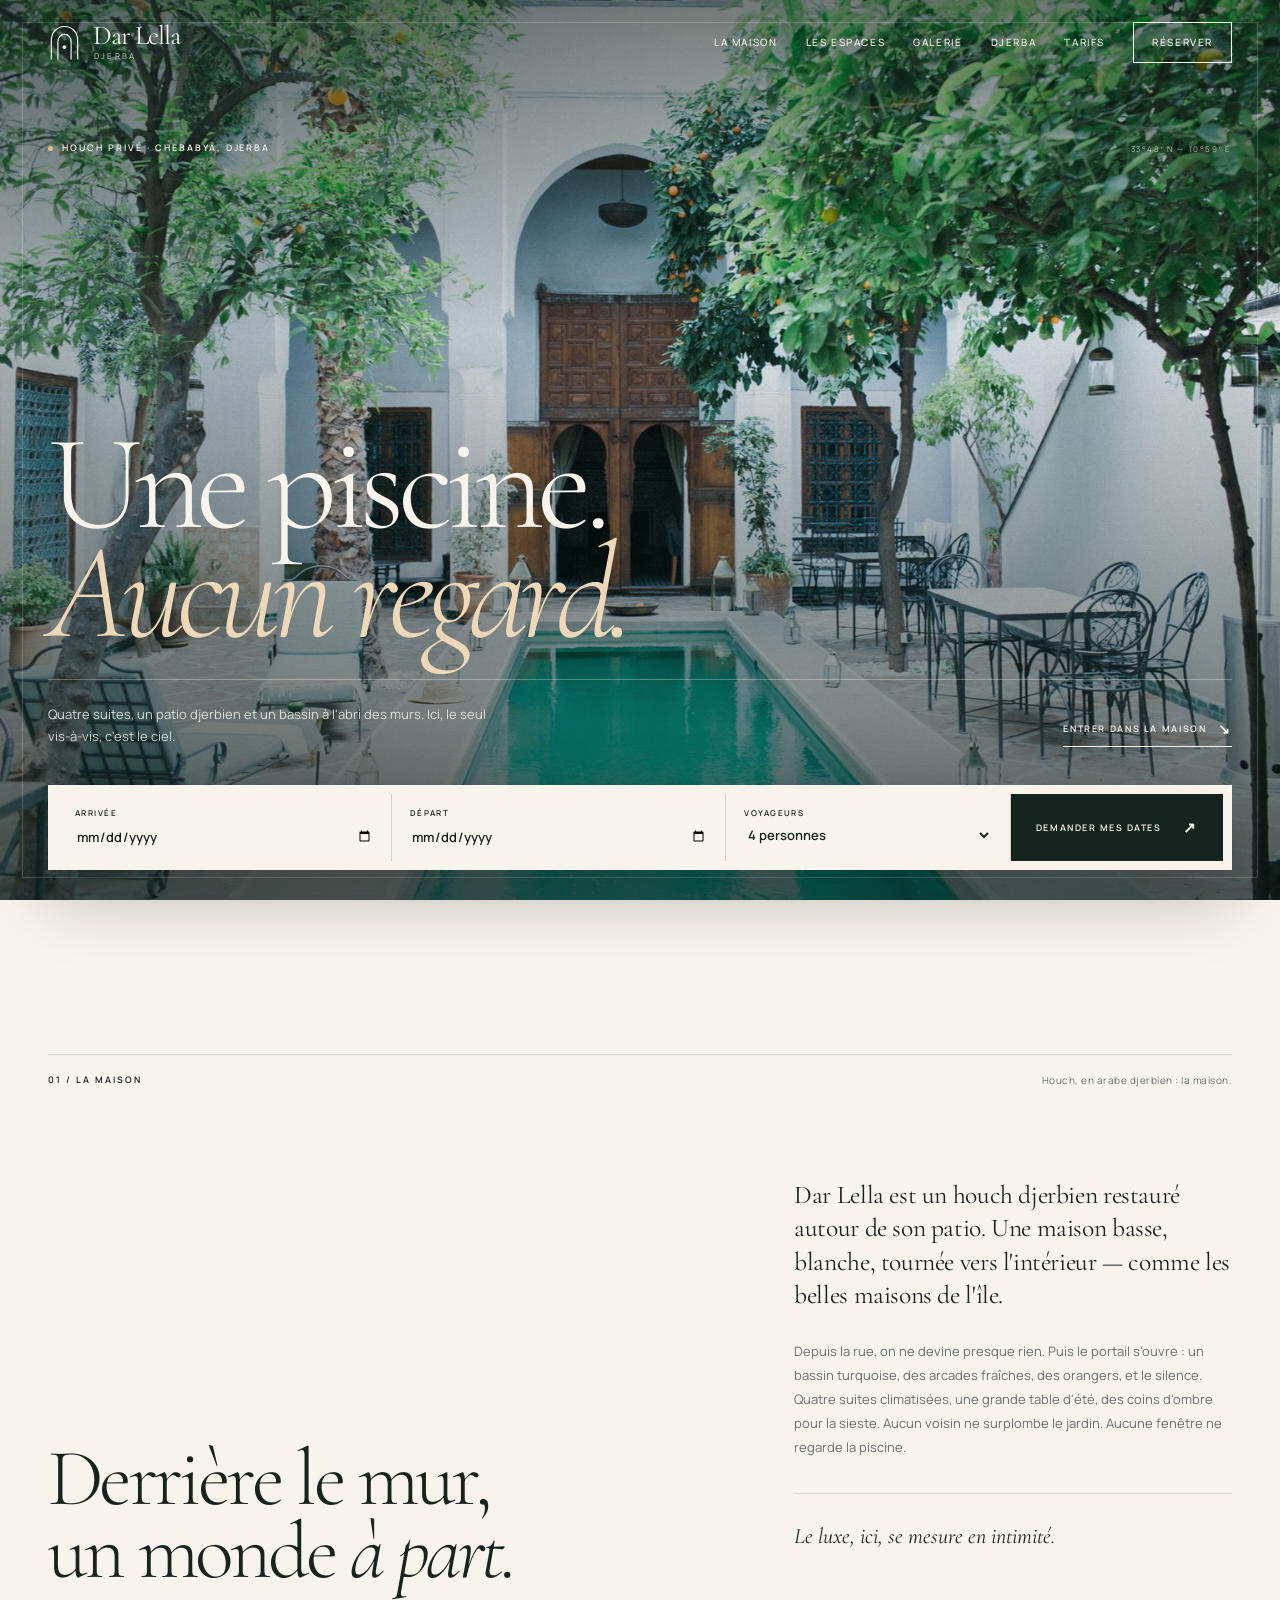
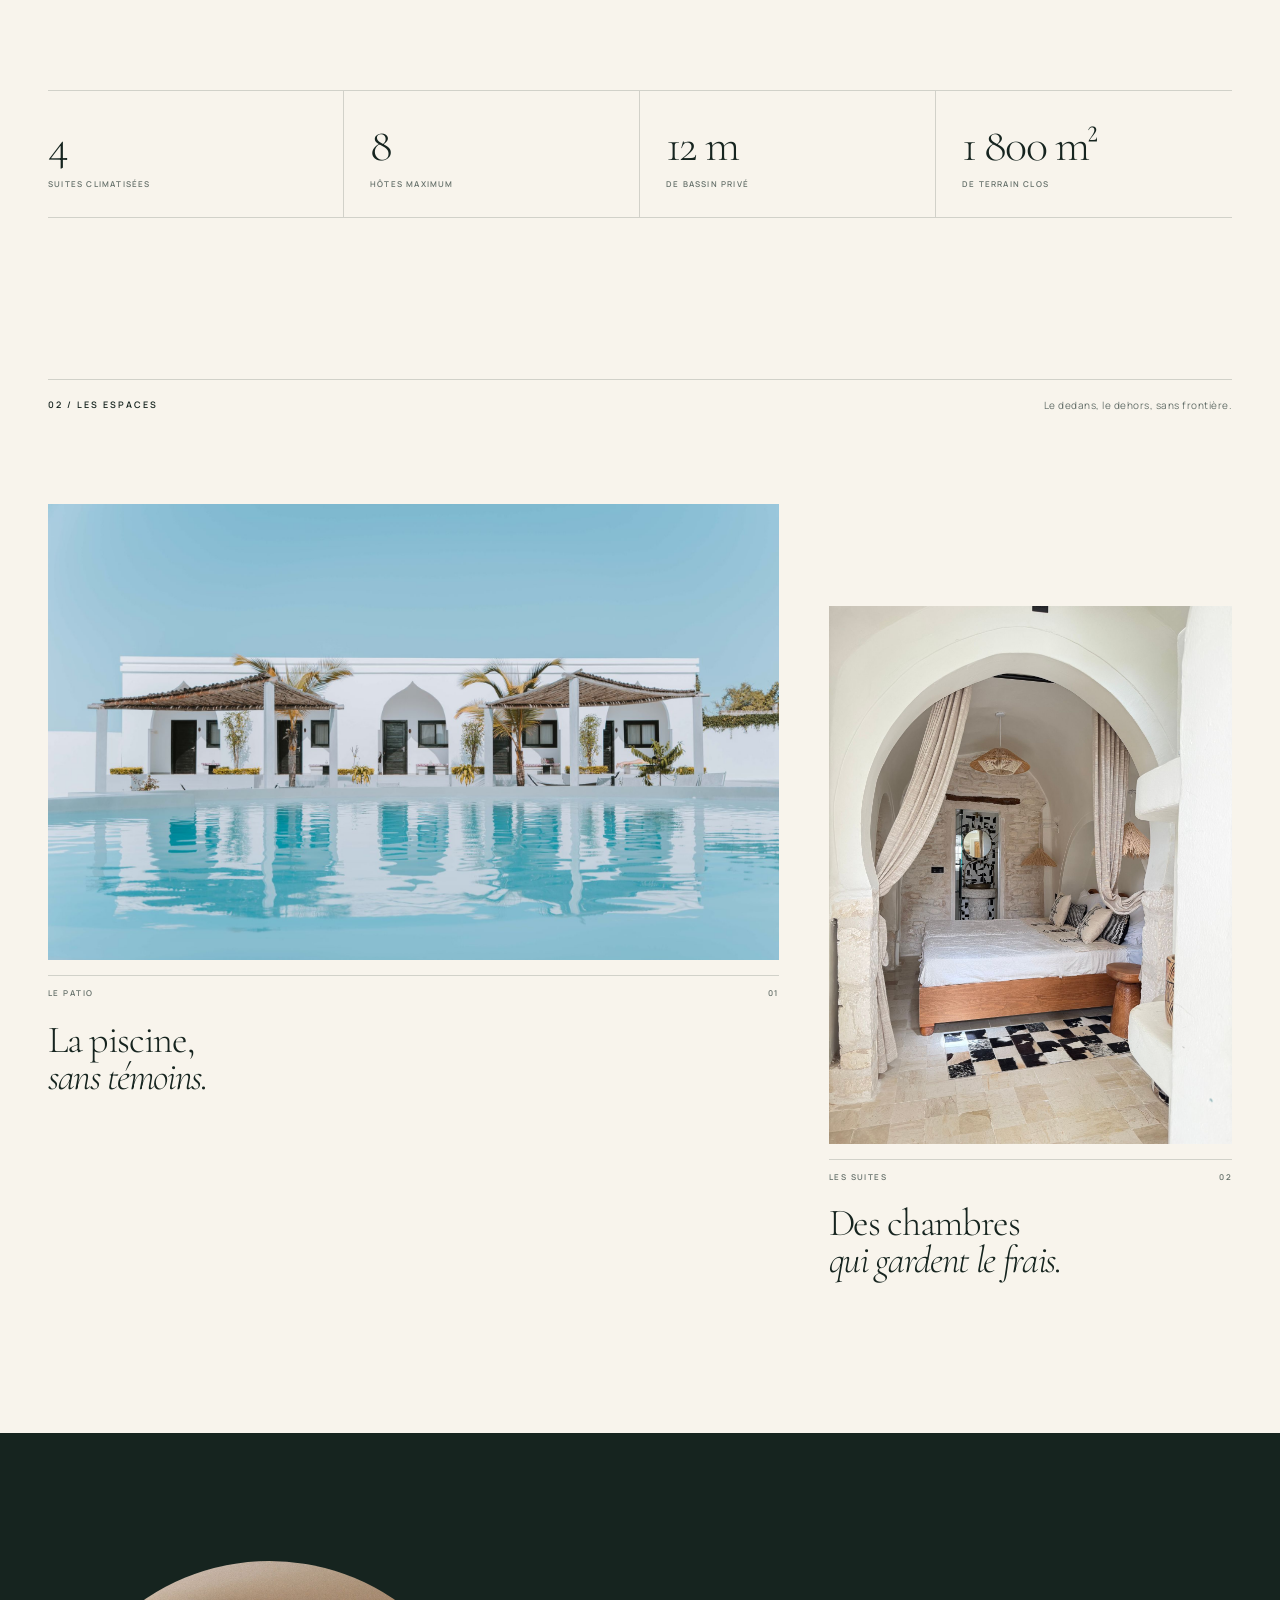
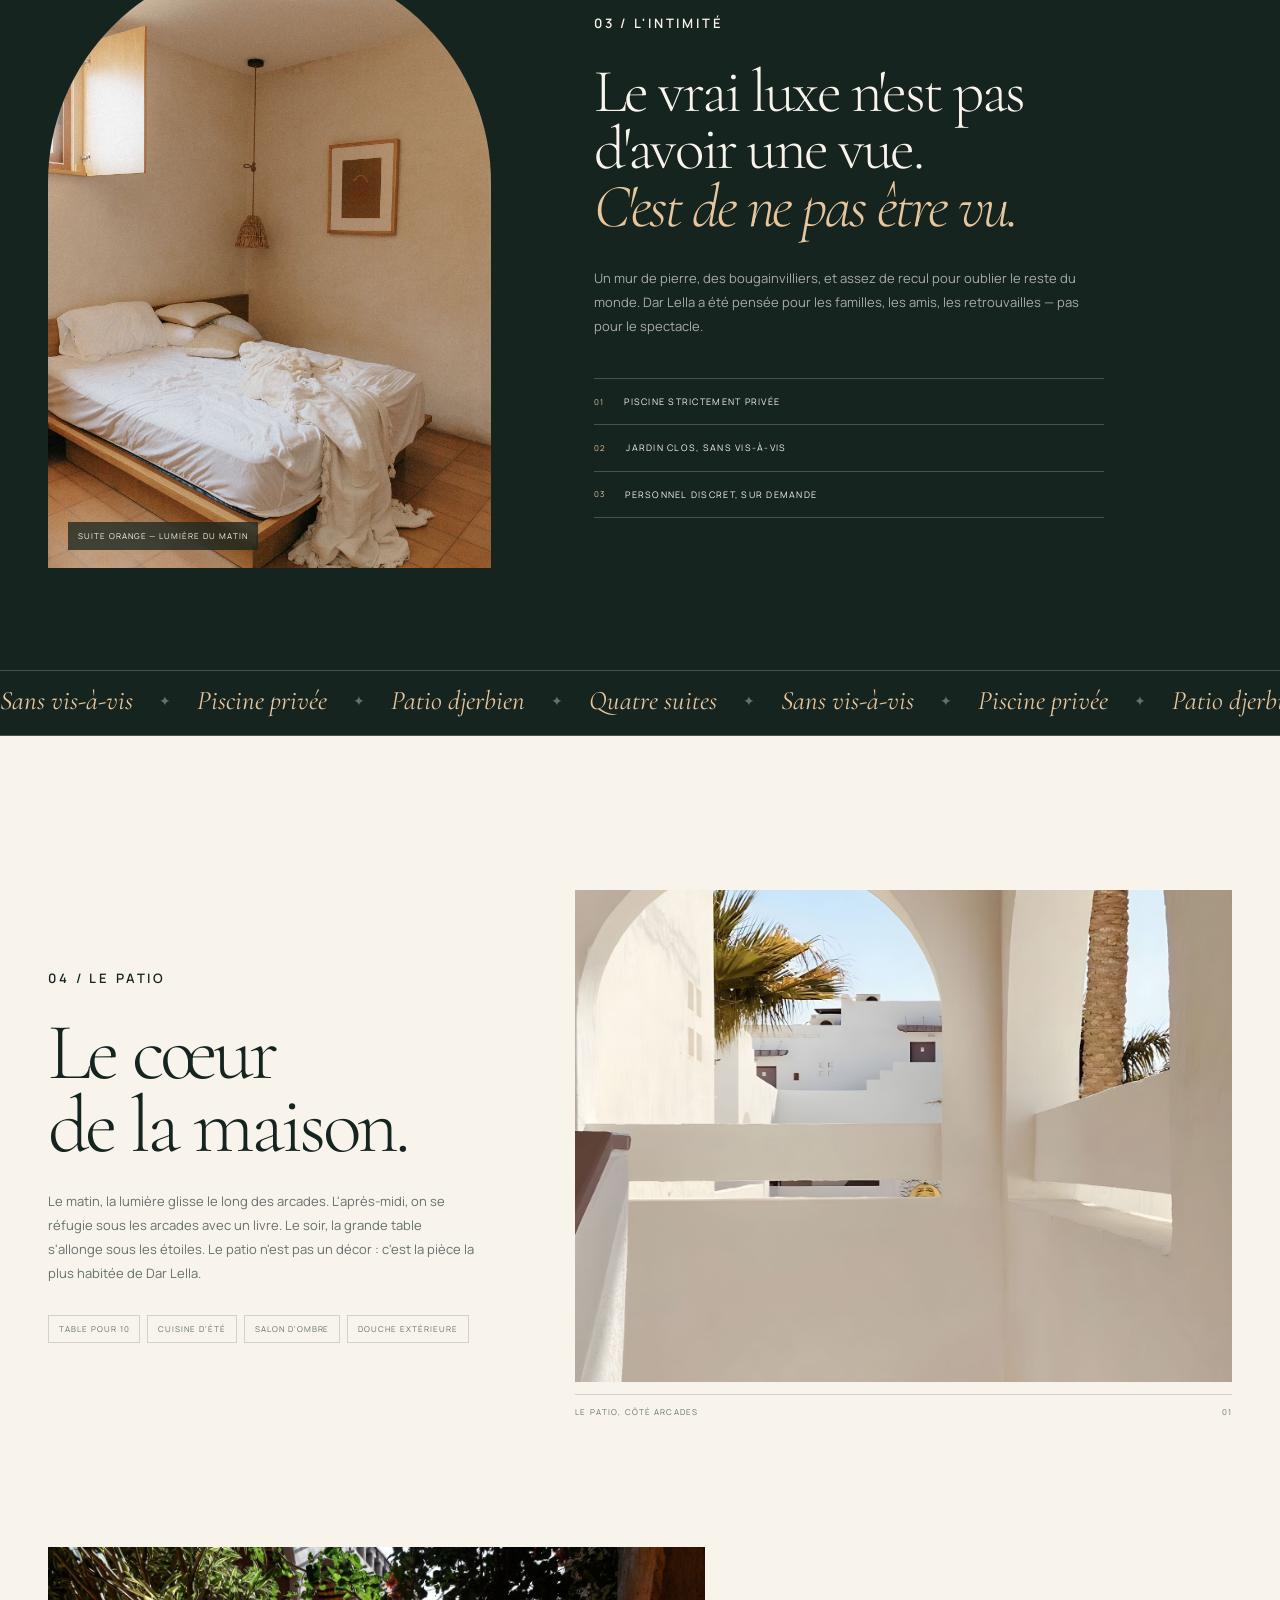
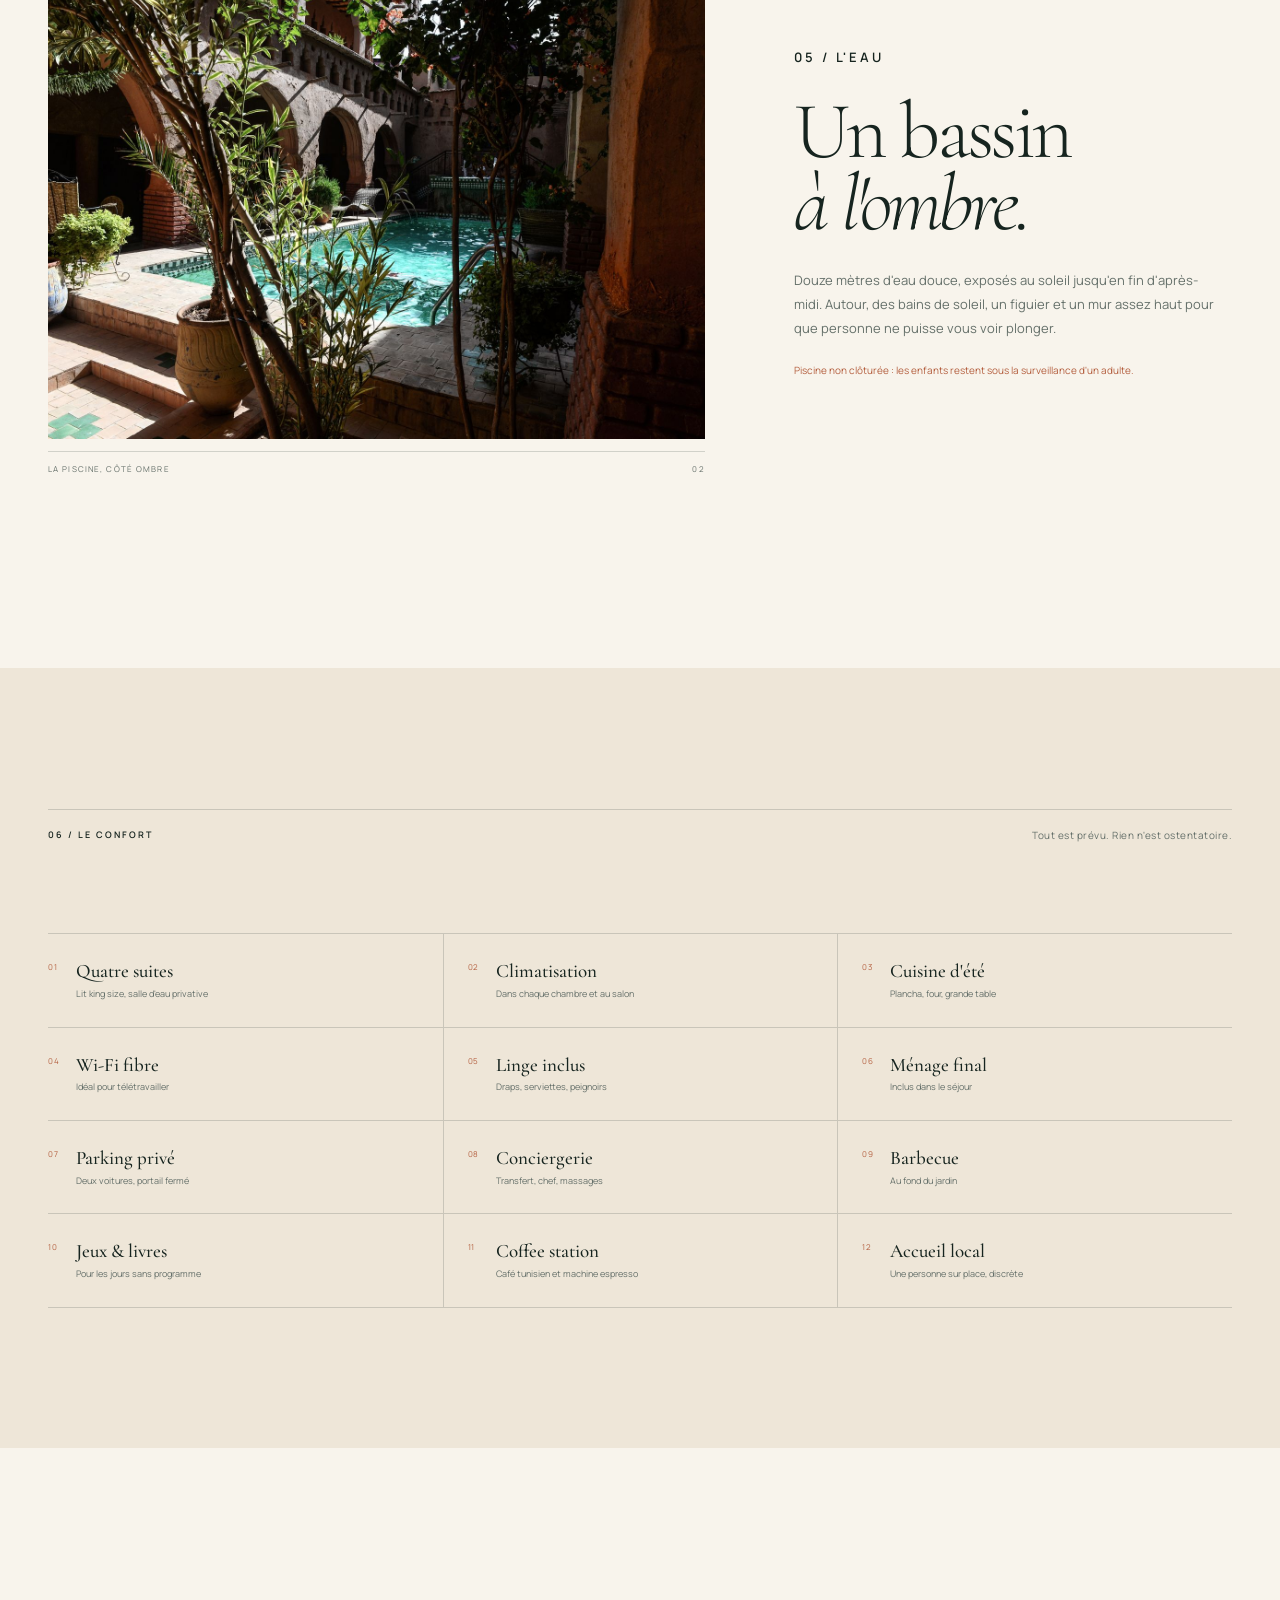
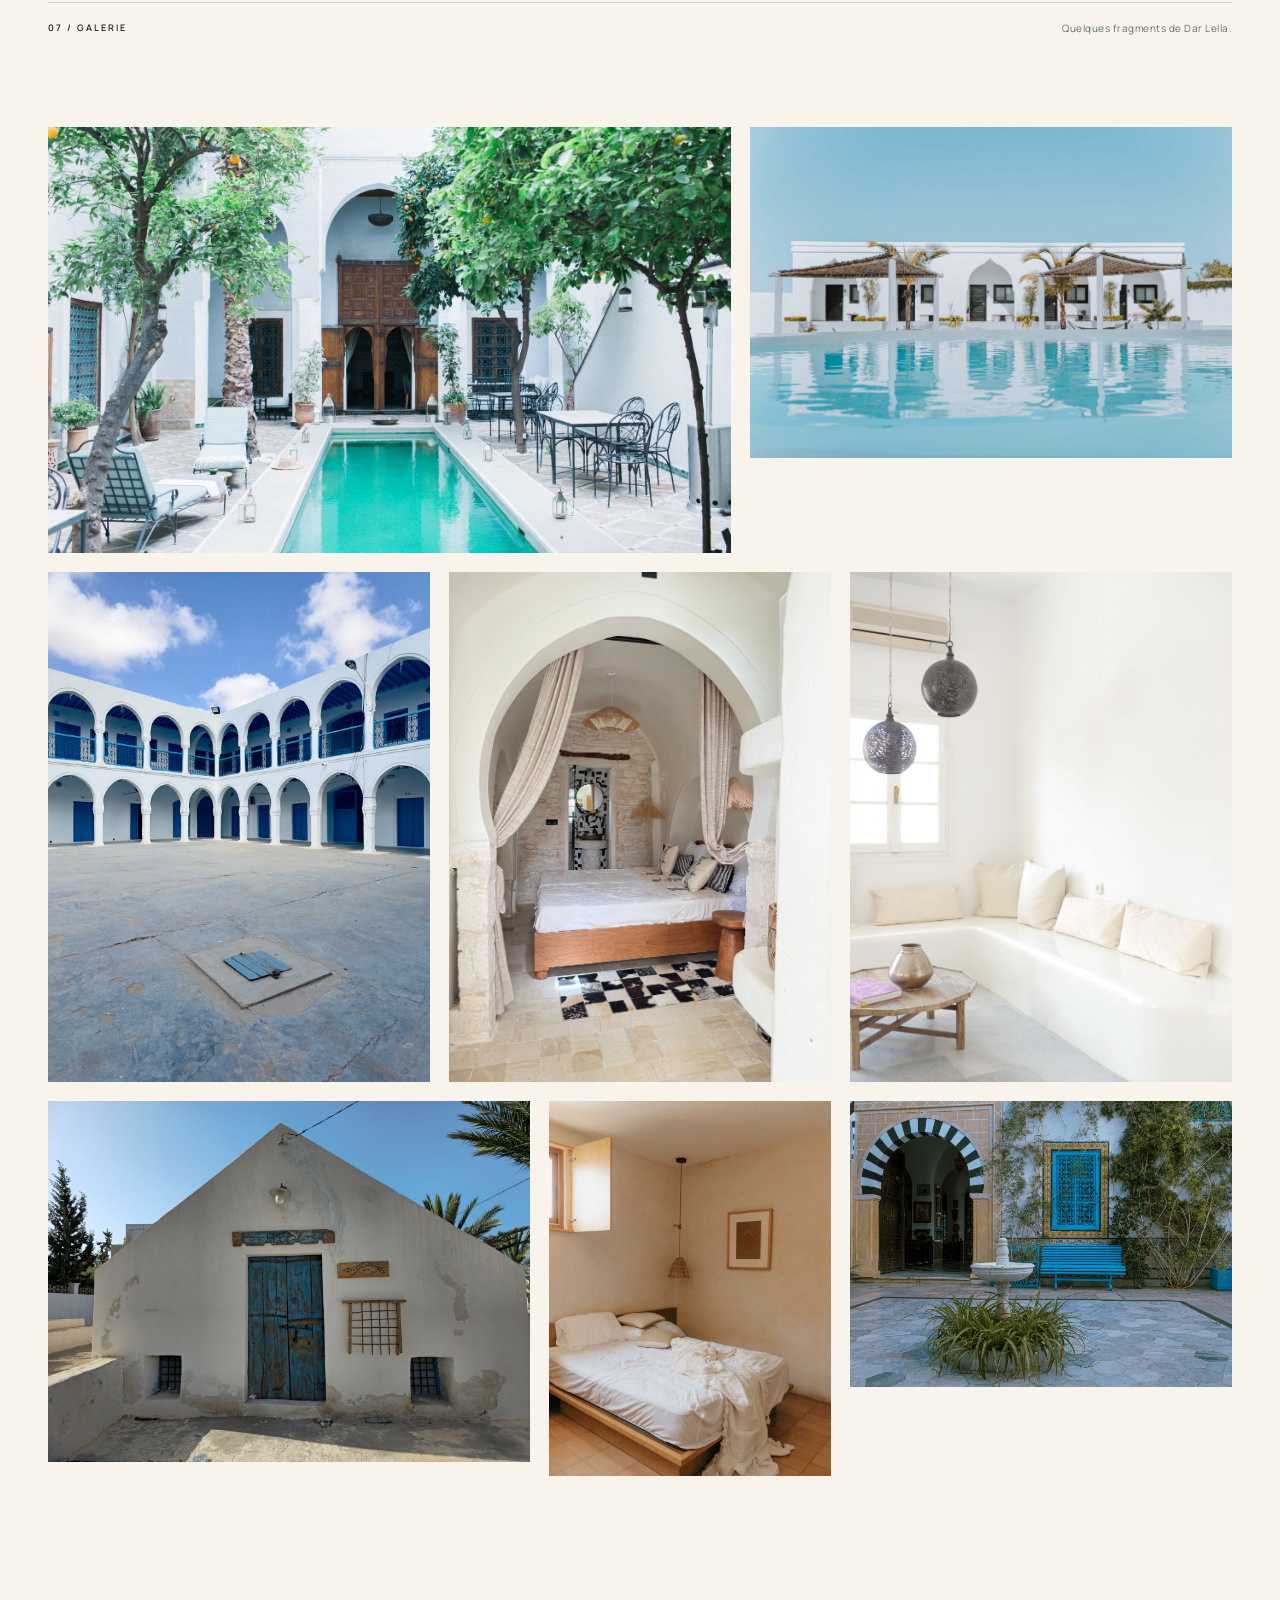
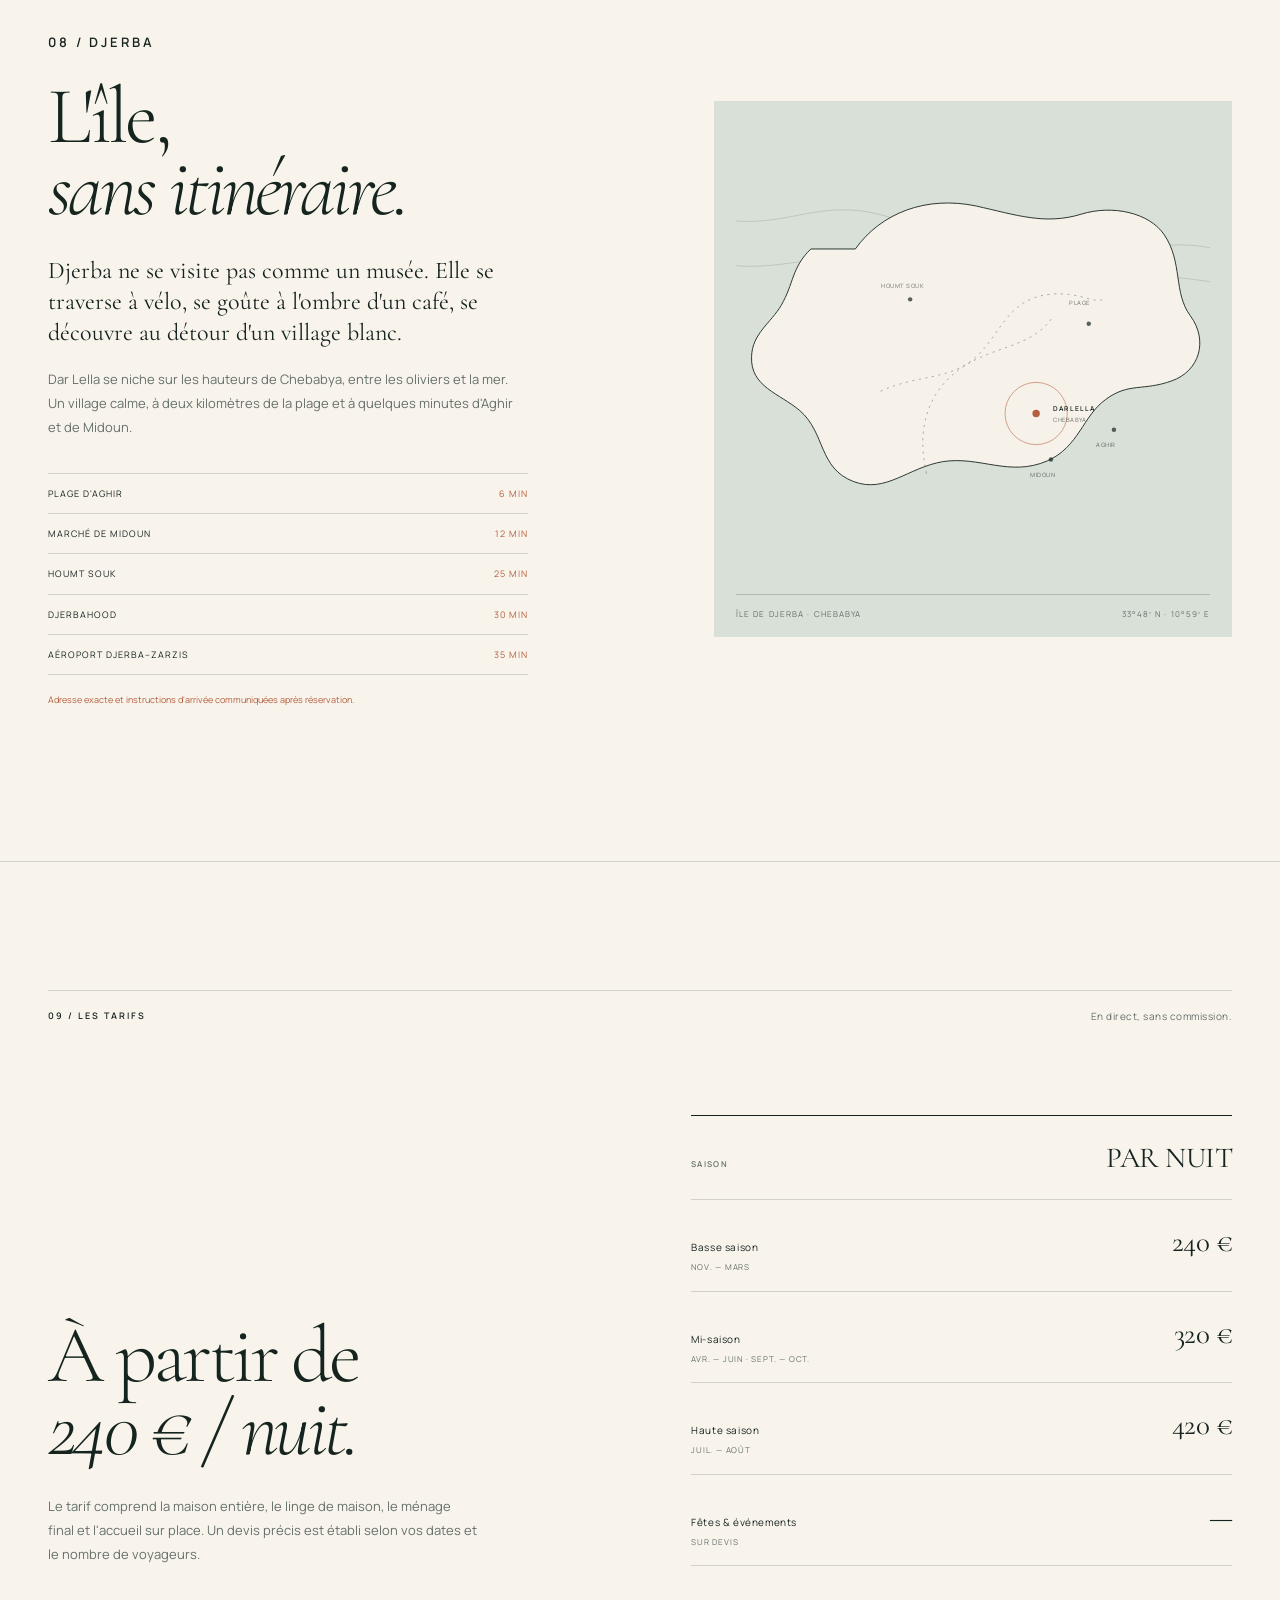
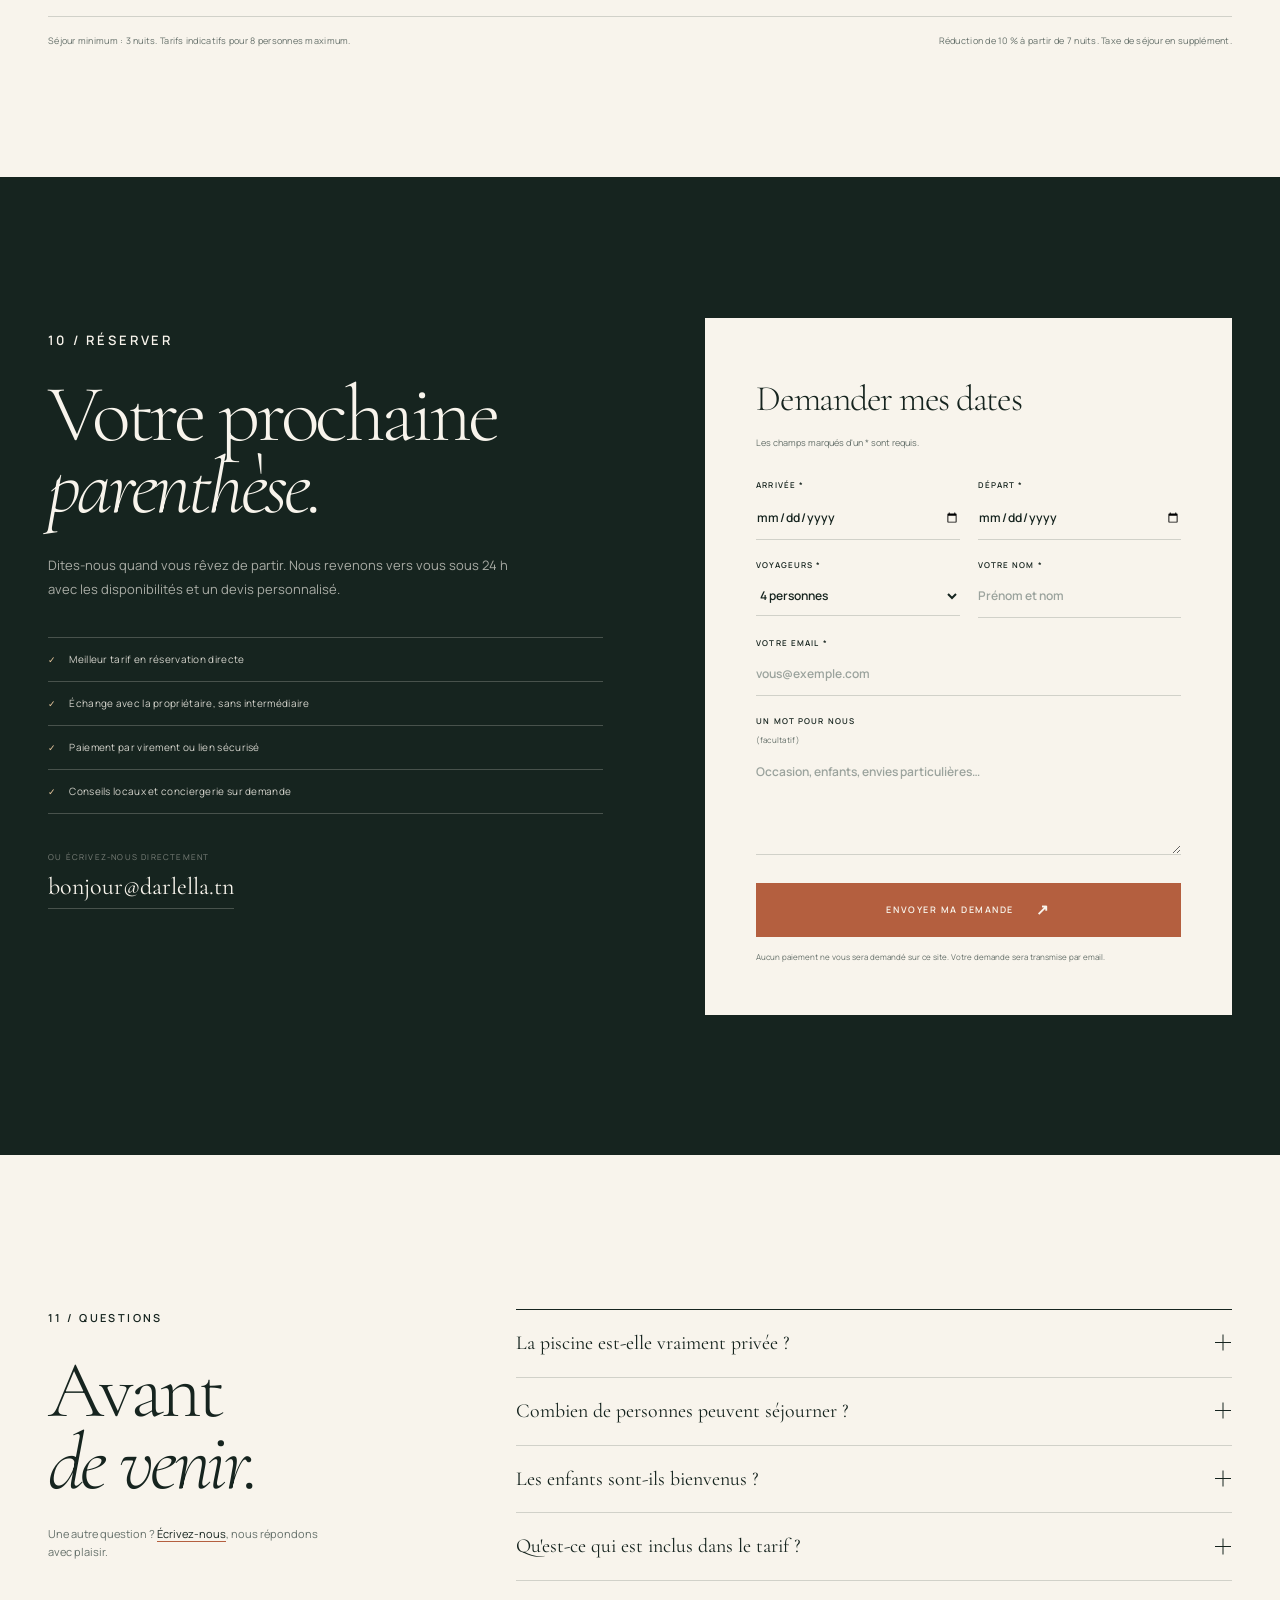
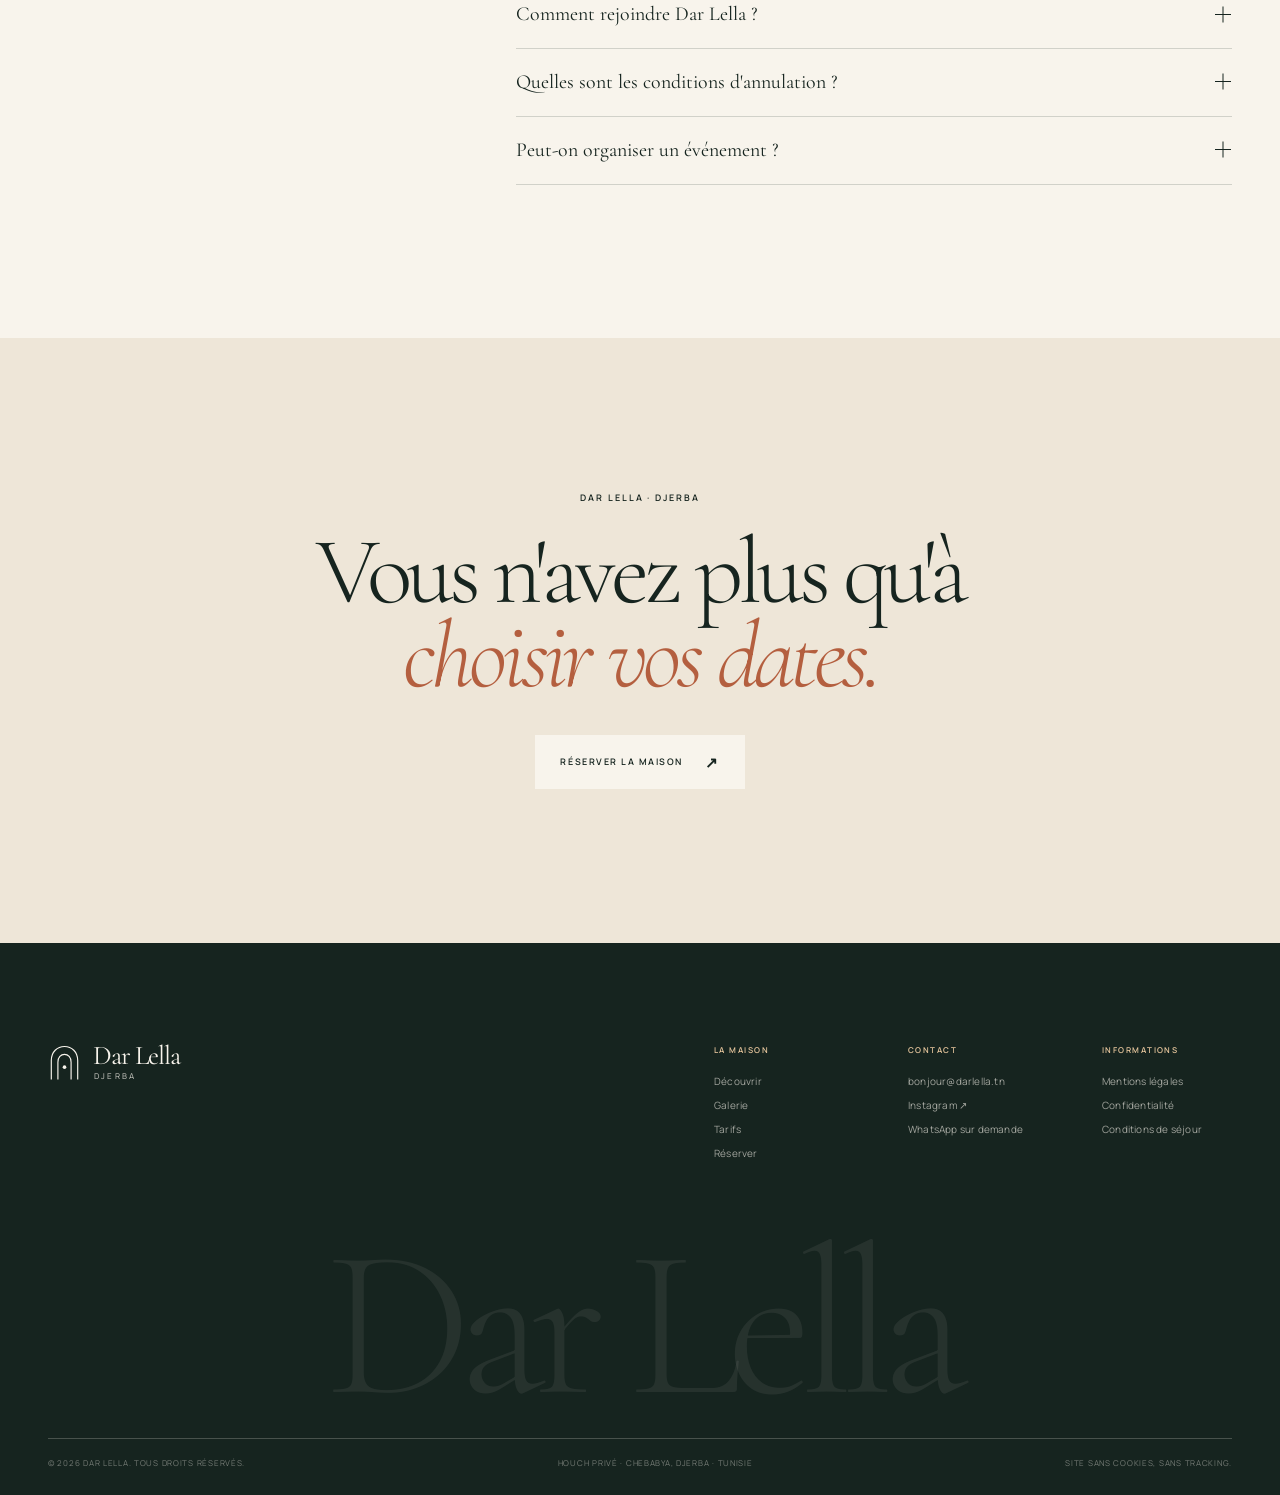
==== commit 603fa529: "Localize the villa in Chebabya, Djerba" ====
--- a/index.html
+++ b/index.html
@@ -4,7 +4,7 @@
   <meta charset="UTF-8">
   <meta name="viewport" content="width=device-width, initial-scale=1.0">
   <title>Dar Lella — Houch privé avec piscine à Djerba</title>
-  <meta name="description" content="Dar Lella, un houch djerbien restauré avec piscine privée sans vis-à-vis. Quatre suites, un patio secret et l'art de vivre de Djerba. Location directe.">
+  <meta name="description" content="Dar Lella, un houch djerbien restauré avec piscine privée sans vis-à-vis à Chebabya, Djerba. Quatre suites, un patio secret et l'art de vivre de l'île. Location directe.">
   <meta name="theme-color" content="#16241f">
   <meta name="robots" content="index,follow">
   <link rel="canonical" href="https://dar-lella-djerba.vercel.app/">
@@ -14,7 +14,7 @@
   <meta property="og:type" content="website">
   <meta property="og:locale" content="fr_FR">
   <meta property="og:title" content="Dar Lella — Une piscine. Aucun regard.">
-  <meta property="og:description" content="Un houch djerbien restauré autour d'un patio. Piscine privée, quatre suites, aucun vis-à-vis. Location directe à Djerba.">
+  <meta property="og:description" content="Un houch djerbien restauré autour d'un patio, sur les hauteurs de Chebabya. Piscine privée, quatre suites, aucun vis-à-vis. Location directe à Djerba.">
   <meta property="og:image" content="https://dar-lella-djerba.vercel.app/assets/img/og.jpg">
   <meta property="og:image:width" content="1200">
   <meta property="og:image:height" content="630">
@@ -33,7 +33,7 @@
     "@context": "https://schema.org",
     "@type": "VacationRental",
     "name": "Dar Lella",
-    "description": "Houch djerbien restauré avec piscine privée sans vis-à-vis, quatre suites et patio, à Djerba.",
+    "description": "Houch djerbien restauré avec piscine privée sans vis-à-vis, quatre suites et patio, à Chebabya, Djerba.",
     "url": "https://dar-lella-djerba.vercel.app/",
     "image": "https://dar-lella-djerba.vercel.app/assets/img/hero.jpg",
     "priceRange": "€€€",
@@ -41,7 +41,7 @@
     "occupancy": { "@type": "QuantitativeValue", "maxValue": 8 },
     "address": {
       "@type": "PostalAddress",
-      "addressLocality": "Midoun",
+      "addressLocality": "Chebabya",
       "addressRegion": "Djerba",
       "addressCountry": "TN"
     },
@@ -90,8 +90,8 @@
 
       <div class="container hero-content">
         <div class="hero-top">
-          <p class="eyebrow light"><span class="dot"></span> Houch privé · Djerba, Tunisie</p>
-          <p class="hero-coord">33°52′ N — 10°51′ E</p>
+          <p class="eyebrow light"><span class="dot"></span> Houch privé · Chebabya, Djerba</p>
+          <p class="hero-coord">33°48′ N — 10°59′ E</p>
         </div>
 
         <h1 id="hero-title">Une piscine.<br><em>Aucun regard.</em></h1>
@@ -307,13 +307,13 @@
           <p class="eyebrow">08 / Djerba</p>
           <h2 class="display" id="location-title">L'île,<br><em>sans itinéraire.</em></h2>
           <p class="lede">Djerba ne se visite pas comme un musée. Elle se traverse à vélo, se goûte à l'ombre d'un café, se découvre au détour d'un village blanc.</p>
-          <p>Dar Lella se trouve à Midoun, à quelques minutes des plages et assez loin de l'agitation pour n'entendre que les oiseaux.</p>
+          <p>Dar Lella se niche sur les hauteurs de Chebabya, entre les oliviers et la mer. Un village calme, à deux kilomètres de la plage et à quelques minutes d'Aghir et de Midoun.</p>
           <ul class="distances">
-            <li><span>Plage de Sidi Mahrez</span><span>7 min</span></li>
-            <li><span>Marché de Midoun</span><span>5 min</span></li>
-            <li><span>Houmt Souk</span><span>20 min</span></li>
-            <li><span>Djerbahood</span><span>25 min</span></li>
-            <li><span>Aéroport Djerba–Zarzis</span><span>30 min</span></li>
+            <li><span>Plage d'Aghir</span><span>6 min</span></li>
+            <li><span>Marché de Midoun</span><span>12 min</span></li>
+            <li><span>Houmt Souk</span><span>25 min</span></li>
+            <li><span>Djerbahood</span><span>30 min</span></li>
+            <li><span>Aéroport Djerba–Zarzis</span><span>35 min</span></li>
           </ul>
           <p class="note">Adresse exacte et instructions d'arrivée communiquées après réservation.</p>
         </div>
@@ -325,17 +325,20 @@
             <path class="map-island" d="M161 170c35-49 96-72 163-58 54 12 93 26 142 11 42-13 92-2 112 28 25 37 12 78 35 109 25 34 12 75-25 88-39 14-58 2-89 25-31 22-36 64-79 83-51 22-91-7-141 1-47 8-77 43-120 27-48-18-38-66-73-96-27-23-67-32-65-73 1-31 26-45 40-69 17-29 14-51 40-76Z"/>
             <path class="map-road" d="M195 362c47-22 92-15 126-44 37-31 43-81 104-87 41-4 60 16 74 5"/>
             <path class="map-road" d="M257 473c-14-61 2-112 48-143 44-30 93-27 121-66"/>
-            <circle class="map-ring" cx="330" cy="330" r="42"/>
-            <circle class="map-dot" cx="330" cy="330" r="5"/>
+            <circle class="map-ring" cx="405" cy="392" r="42"/>
+            <circle class="map-dot" cx="405" cy="392" r="5"/>
             <circle class="map-poi" cx="235" cy="238" r="3"/>
             <circle class="map-poi" cx="476" cy="271" r="3"/>
             <circle class="map-poi" cx="425" cy="454" r="3"/>
-            <text class="map-label" x="352" y="326">DAR LELLA</text>
+            <circle class="map-poi" cx="510" cy="414" r="3"/>
+            <text class="map-label" x="428" y="388">DAR LELLA</text>
+            <text class="map-label small" x="428" y="404">Chebabya</text>
             <text class="map-label small" x="196" y="222">Houmt Souk</text>
             <text class="map-label small" x="450" y="245">Plage</text>
             <text class="map-label small" x="397" y="478">Midoun</text>
+            <text class="map-label small" x="486" y="437">Aghir</text>
           </svg>
-          <div class="map-caption"><span>Île de Djerba</span><span>33°52′ N · 10°51′ E</span></div>
+          <div class="map-caption"><span>Île de Djerba · Chebabya</span><span>33°48′ N · 10°59′ E</span></div>
         </div>
       </div>
     </section>
@@ -441,7 +444,7 @@
           </details>
           <details>
             <summary>Comment rejoindre Dar Lella ?<span aria-hidden="true"></span></summary>
-            <p>L'aéroport de Djerba–Zarzis est à environ 30 minutes. Nous pouvons organiser un transfert privé et vous envoyons les instructions d'arrivée après confirmation.</p>
+            <p>L'aéroport de Djerba–Zarzis est à environ 35 minutes. Nous pouvons organiser un transfert privé et vous envoyons les instructions d'arrivée après confirmation.</p>
           </details>
           <details>
             <summary>Quelles sont les conditions d'annulation ?<span aria-hidden="true"></span></summary>
@@ -502,7 +505,7 @@
 
       <div class="footer-bottom">
         <p>© <span data-year>2026</span> Dar Lella. Tous droits réservés.</p>
-        <p>Houch privé · Midoun, Djerba · Tunisie</p>
+        <p>Houch privé · Chebabya, Djerba · Tunisie</p>
         <p>Site sans cookies, sans tracking.</p>
       </div>
     </div>
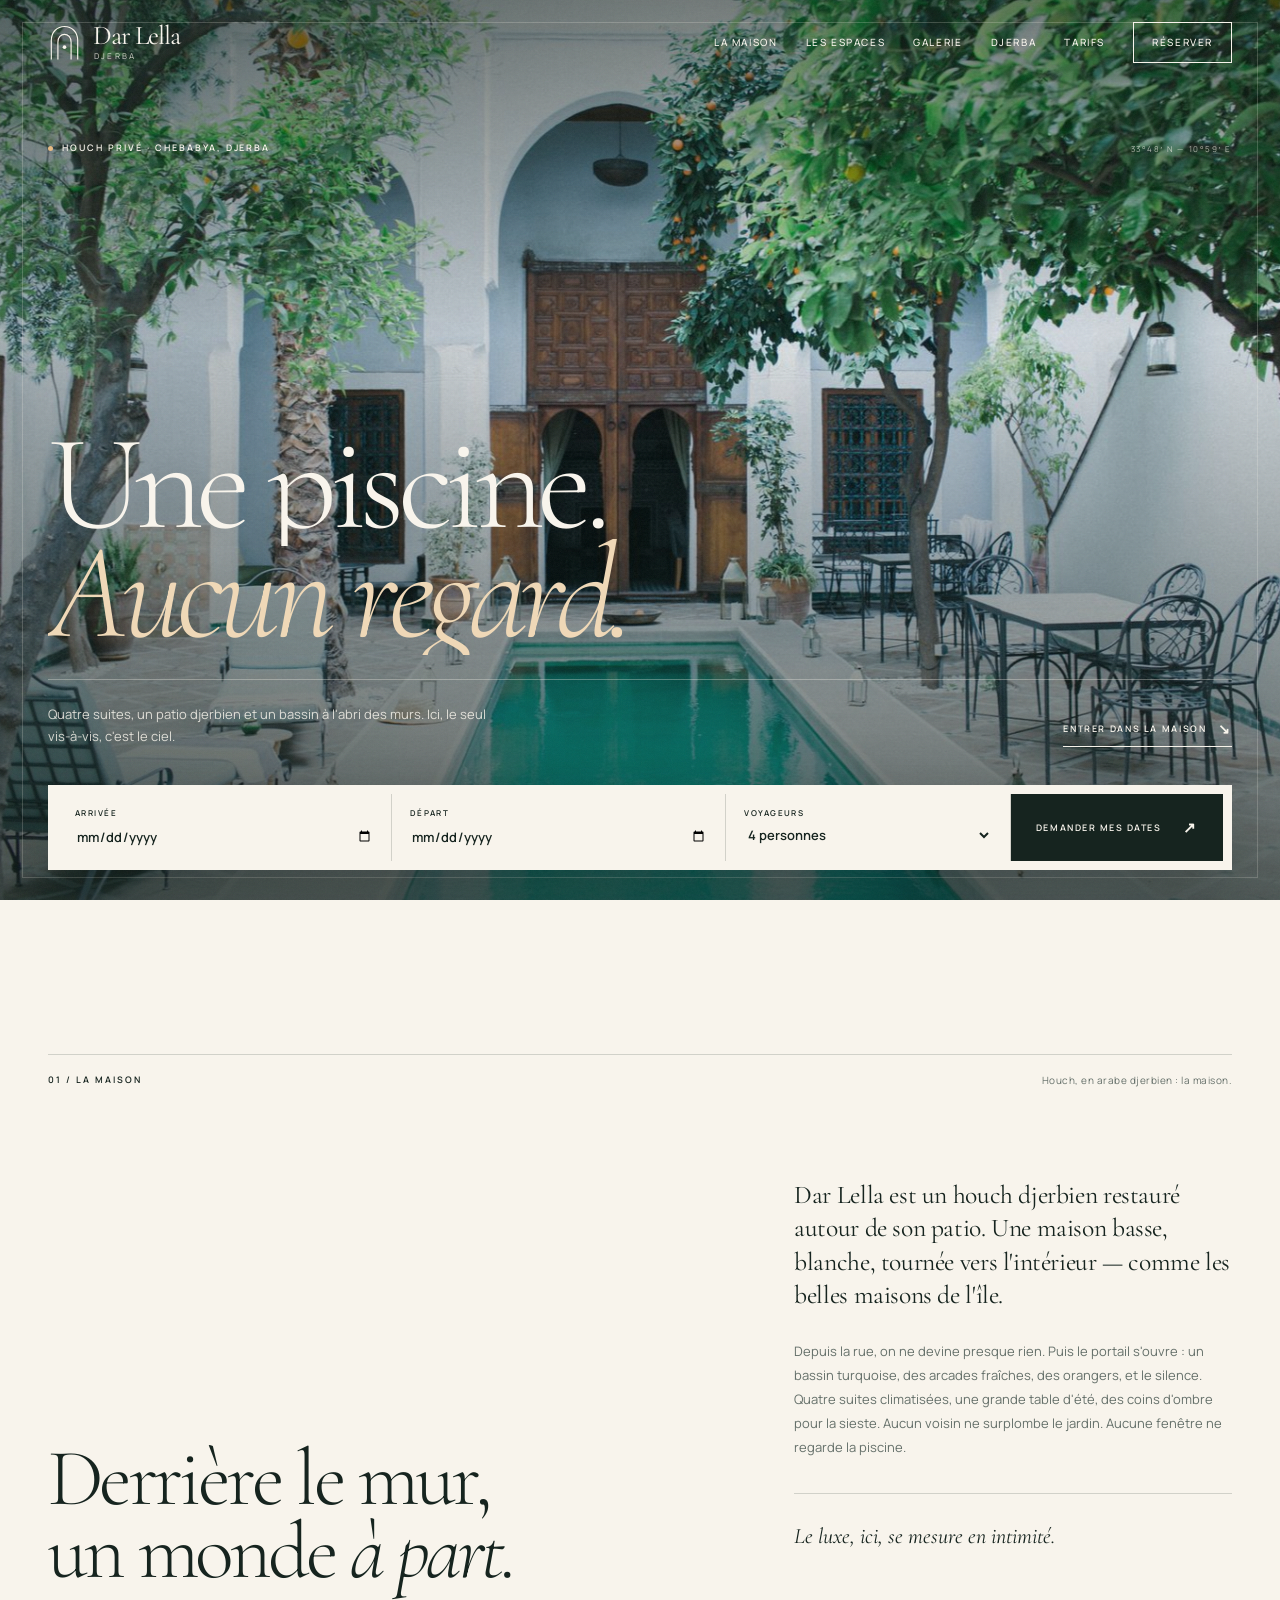
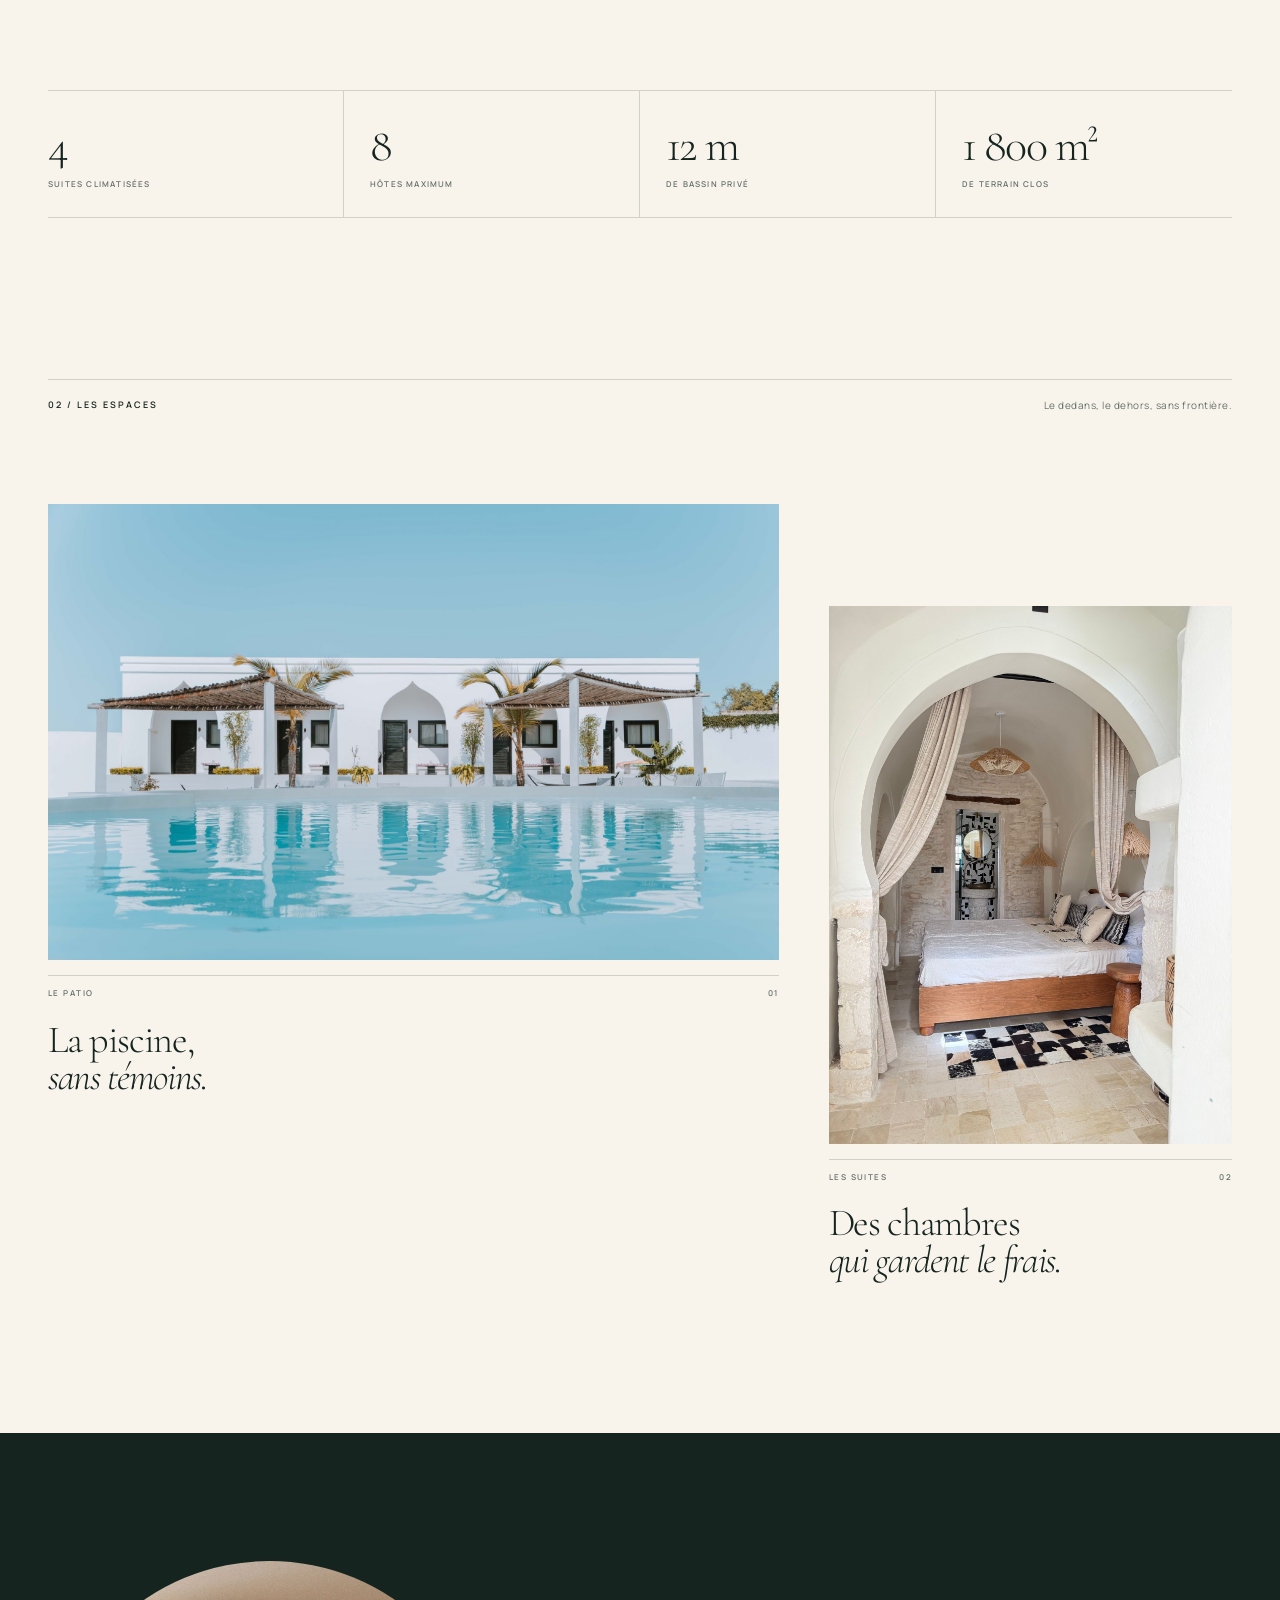
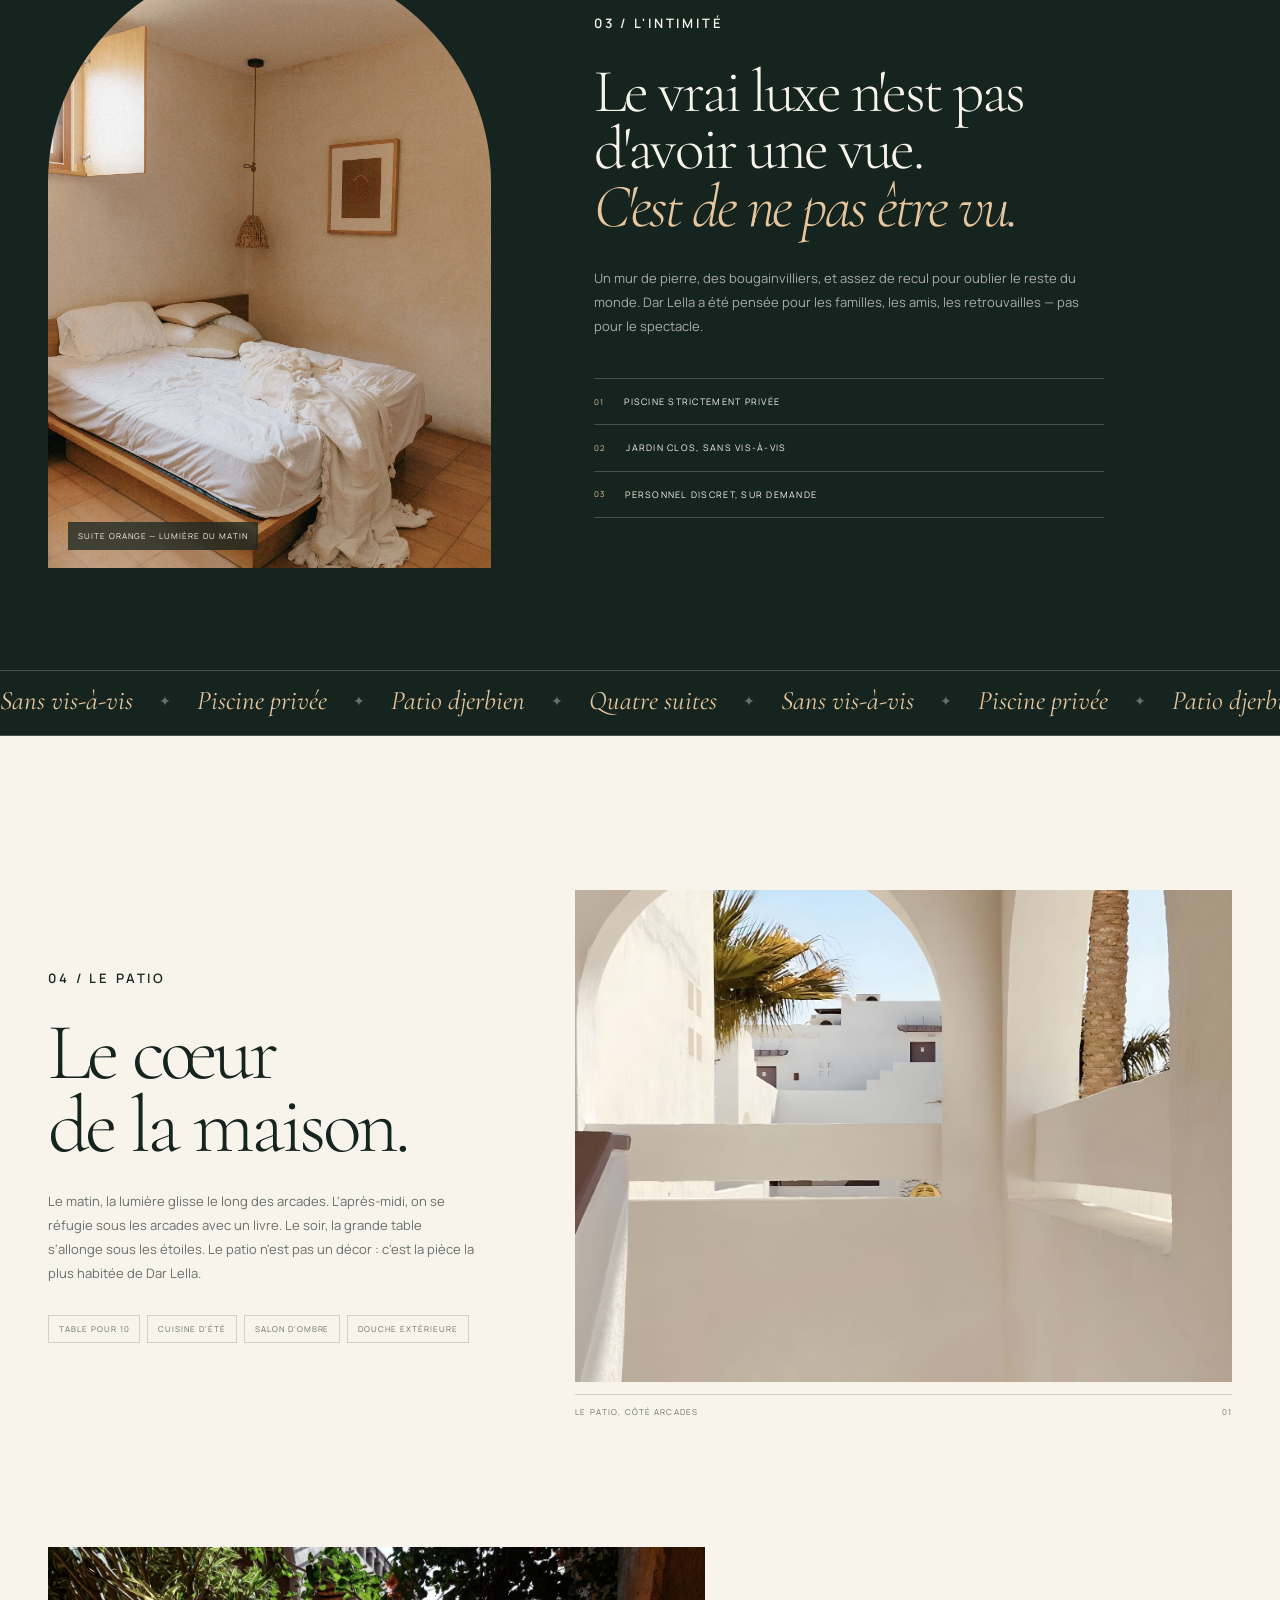
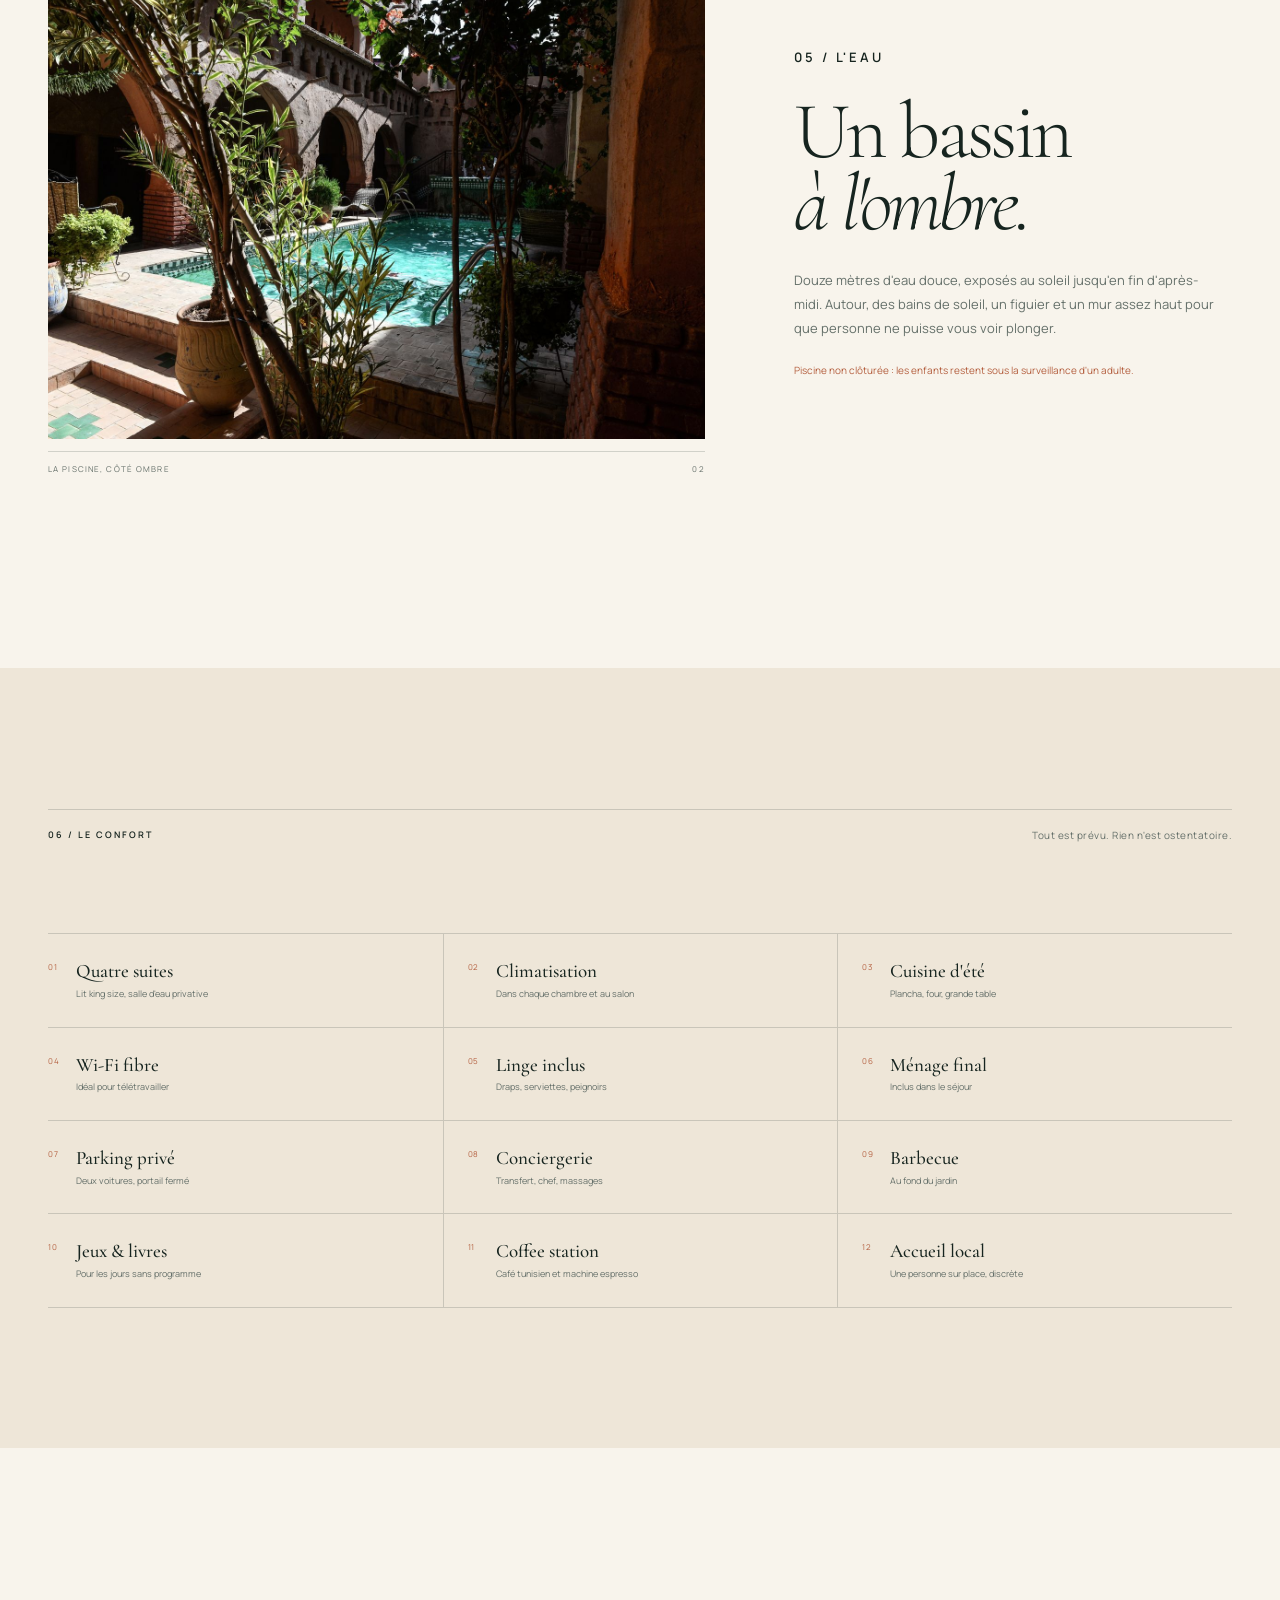
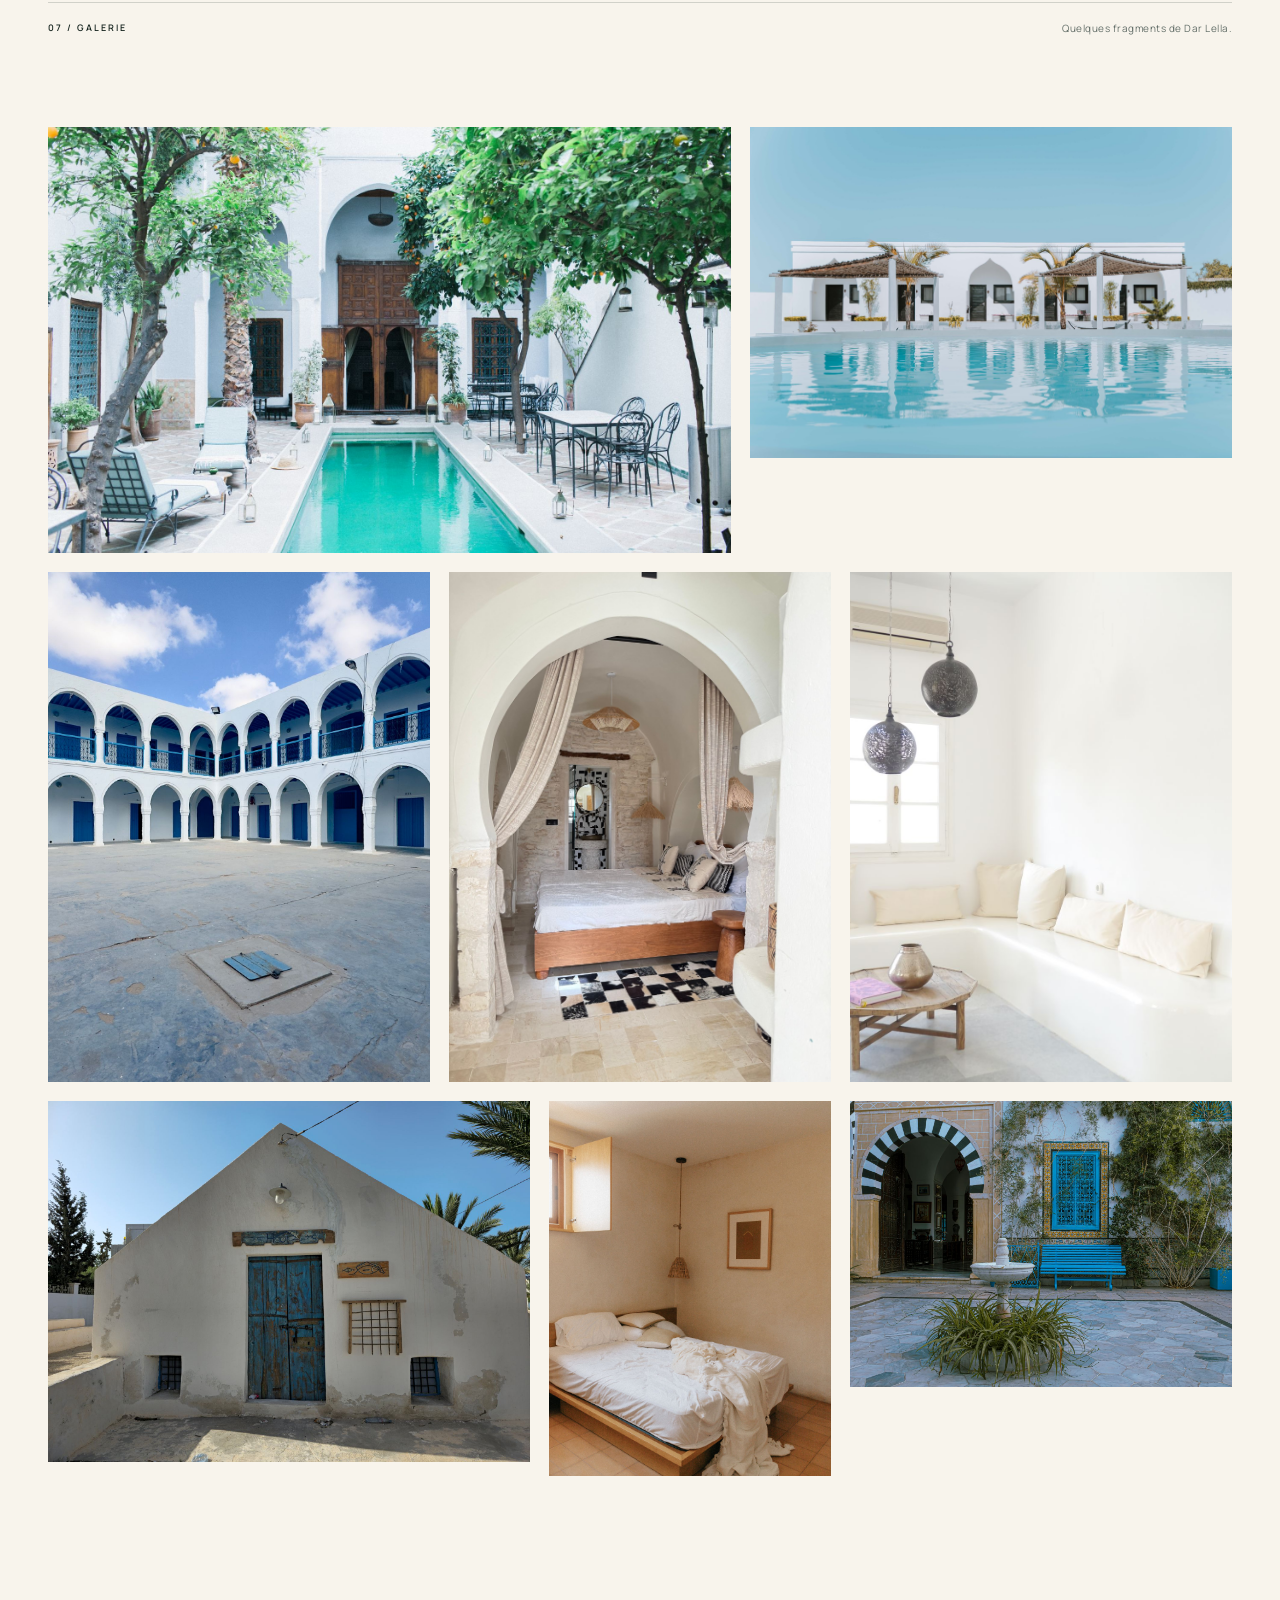
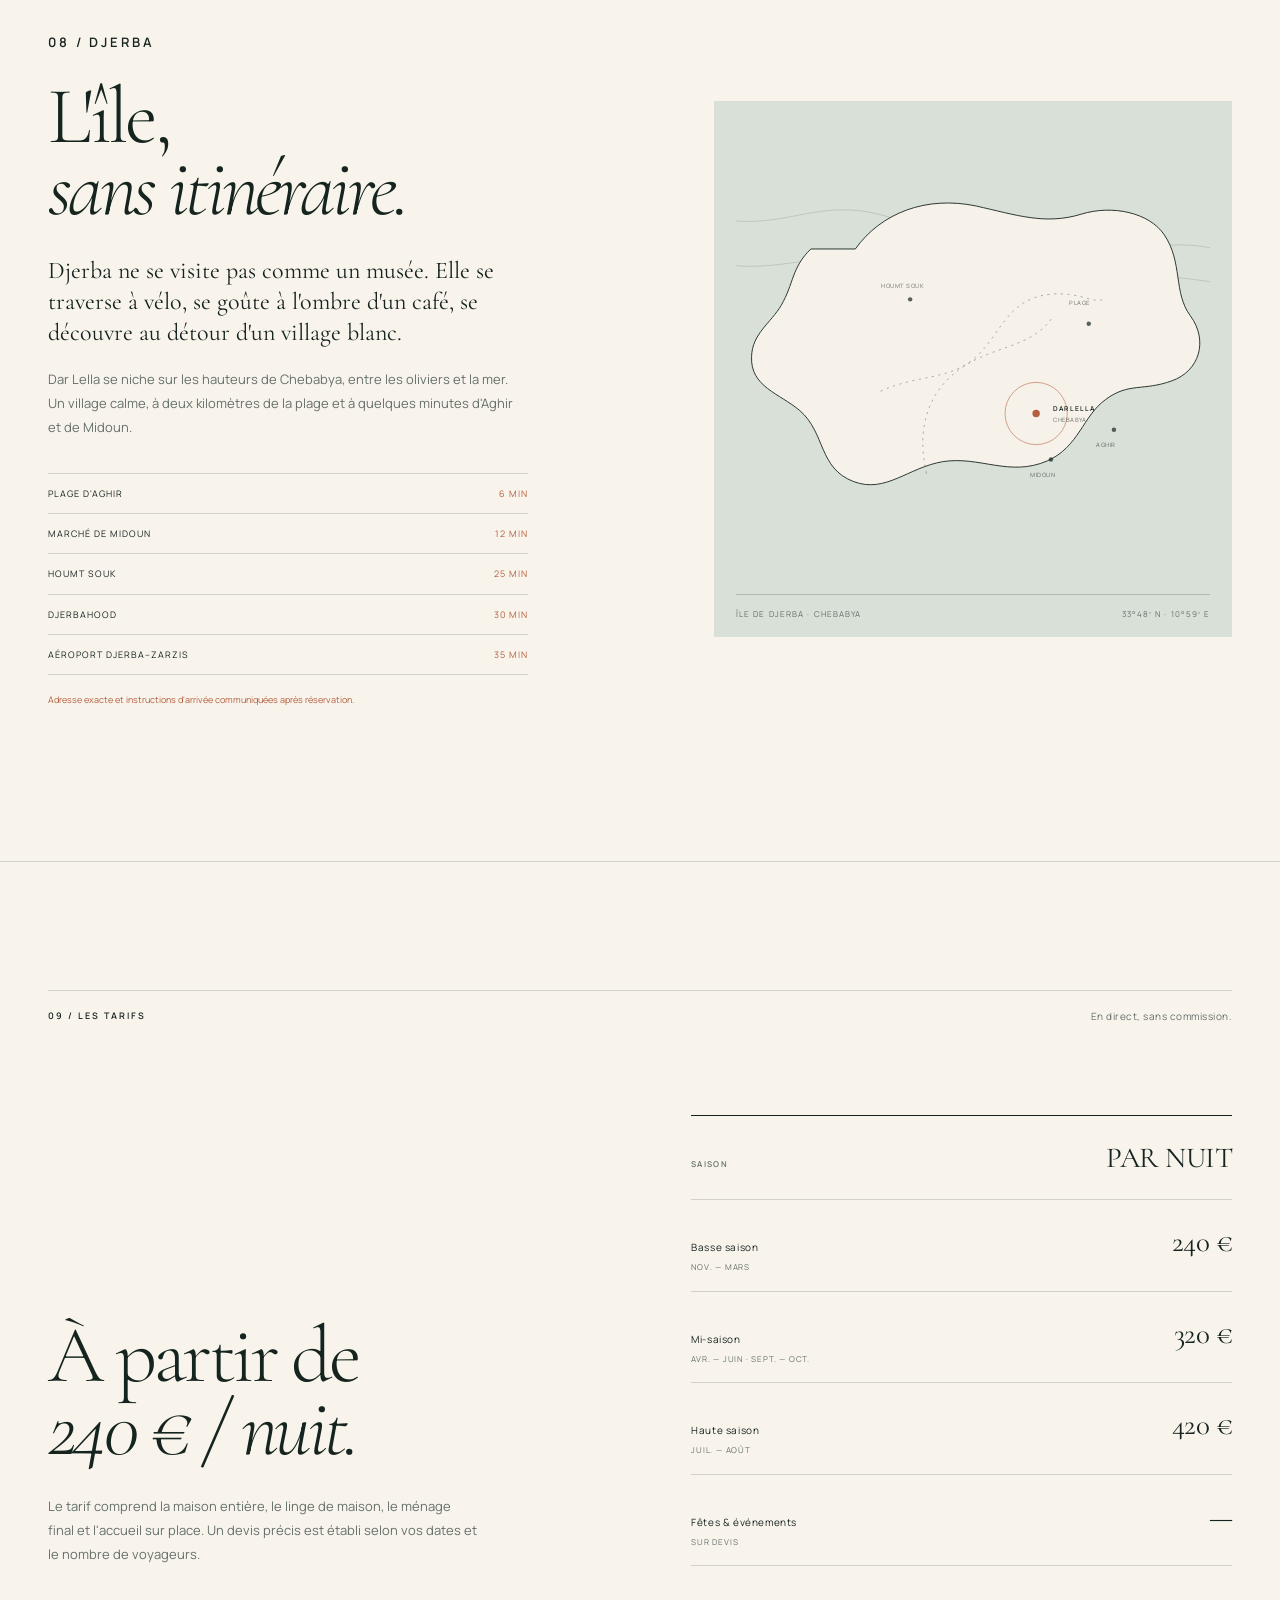
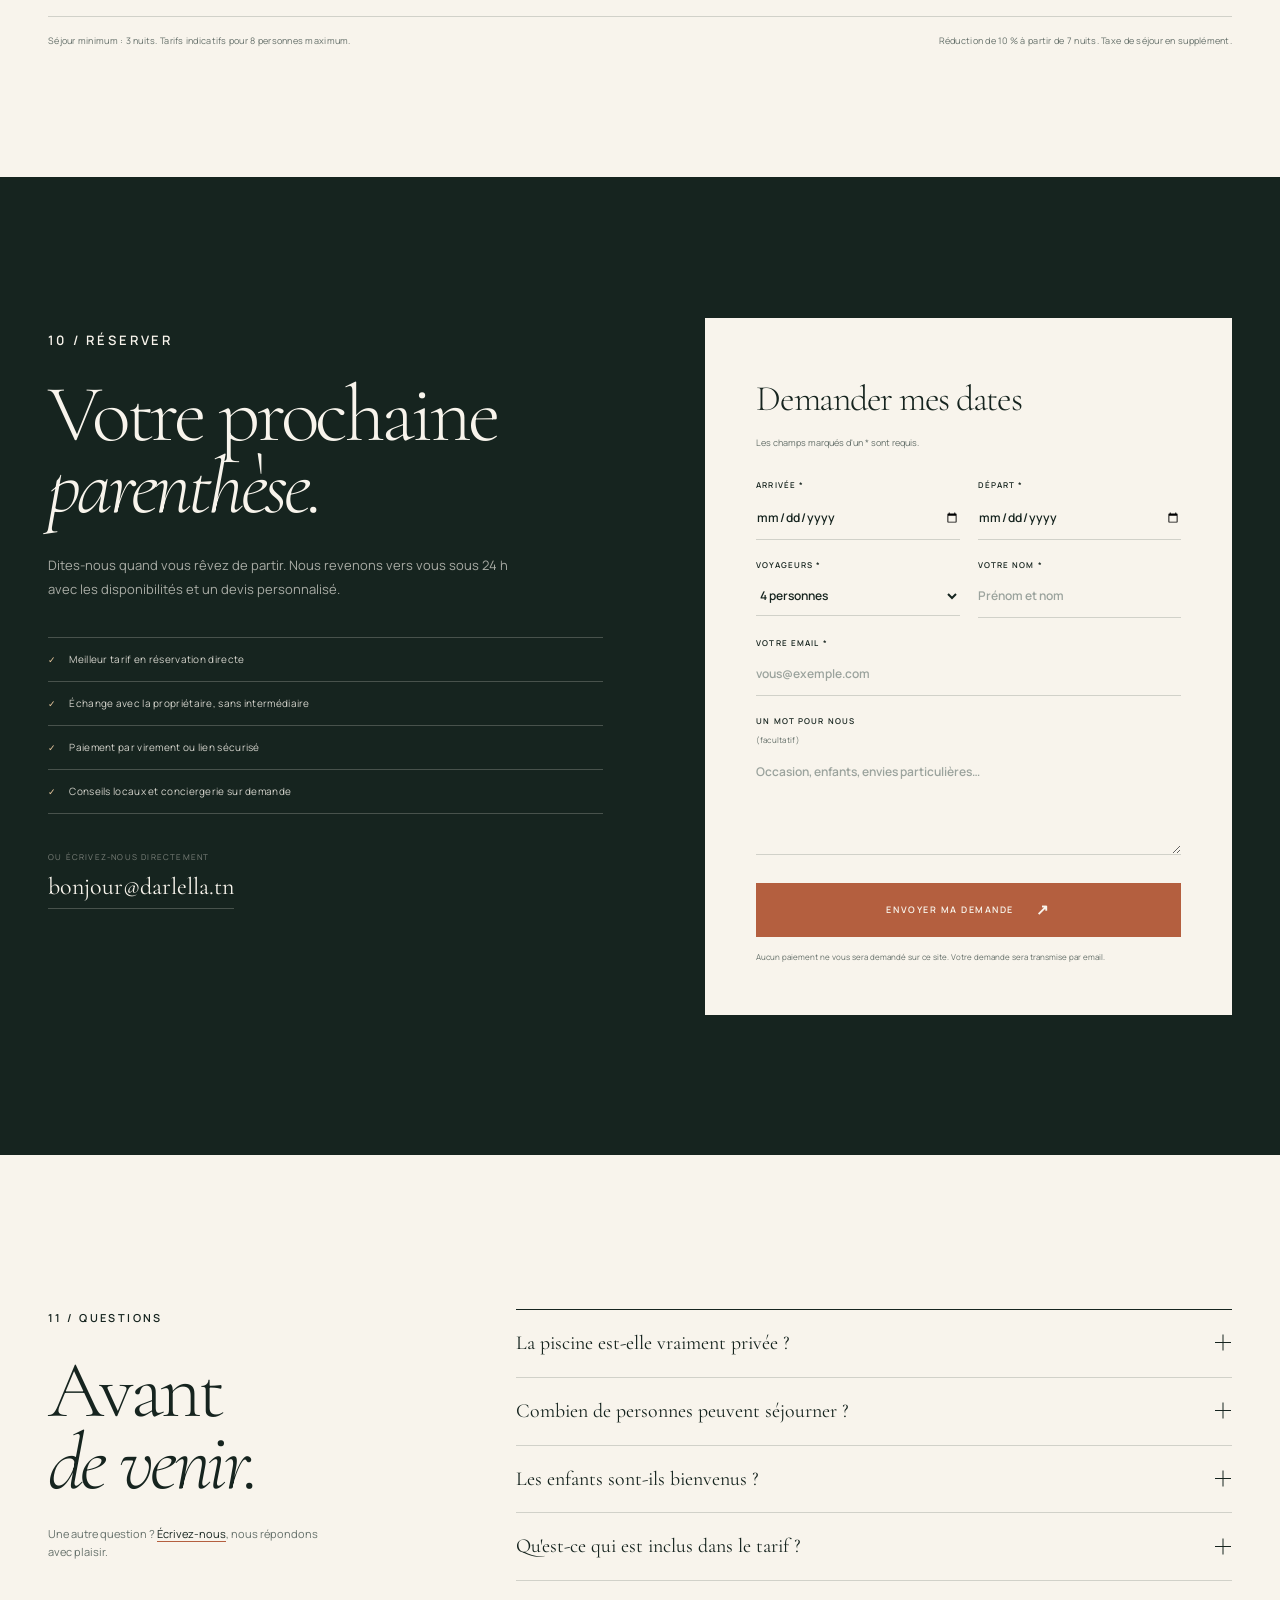
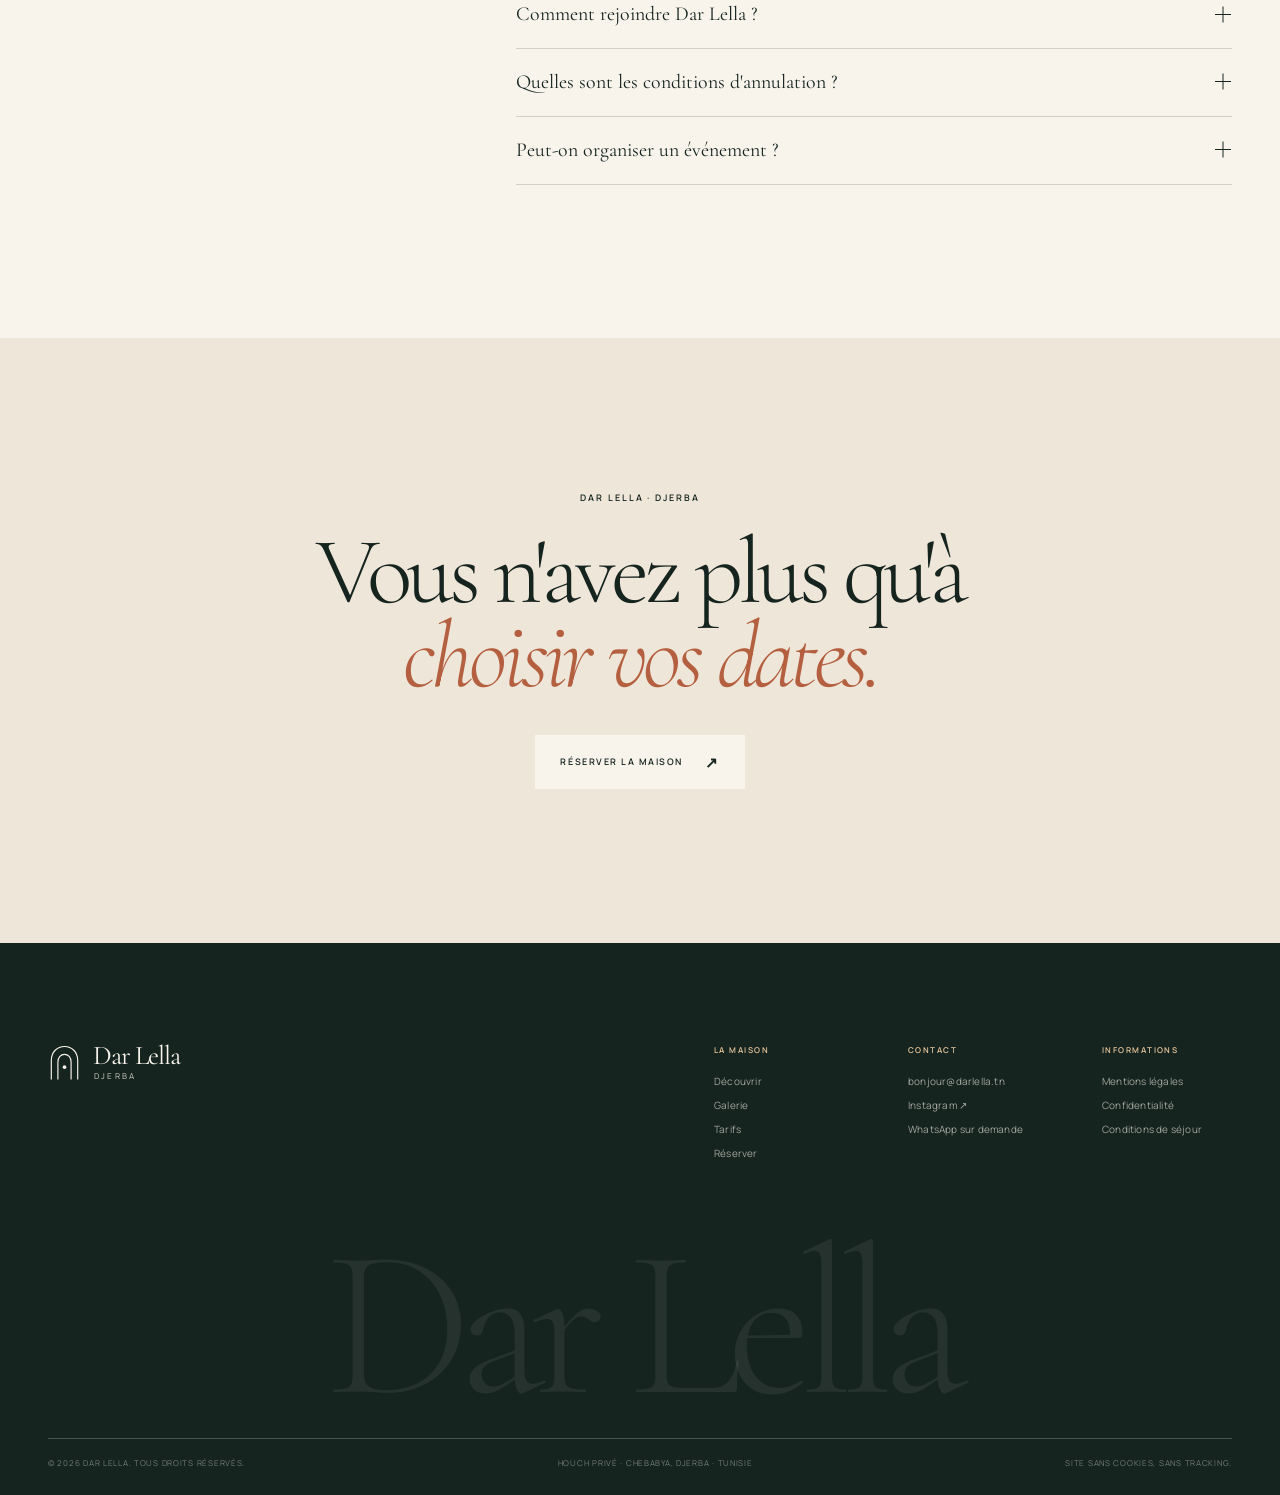
==== commit 38262a3f: "Add cinematic hero motion and subtle interactions" ====
--- a/index.html
+++ b/index.html
@@ -58,6 +58,13 @@
 <body id="top">
   <a class="skip-link" href="#main">Aller au contenu</a>
 
+  <div class="page-curtain" aria-hidden="true">
+    <span class="page-curtain-word">Dar Lella</span>
+    <span class="page-curtain-line"></span>
+  </div>
+
+  <div class="cursor-ring" aria-hidden="true"></div>
+
   <header class="site-header" id="header">
     <a class="brand" href="#top" aria-label="Dar Lella — retour en haut">
       <svg class="brand-mark" viewBox="0 0 40 48" fill="none" aria-hidden="true">
@@ -84,8 +91,22 @@
 
   <main id="main">
     <section class="hero" aria-labelledby="hero-title">
-      <img class="hero-bg" src="assets/img/hero.jpg" alt="Le patio de Dar Lella, sa piscine et ses orangers" fetchpriority="high">
+      <div class="hero-media" aria-hidden="true">
+        <figure class="hero-slide is-active">
+          <img src="assets/img/hero.jpg" alt="" fetchpriority="high">
+        </figure>
+        <figure class="hero-slide">
+          <img src="assets/img/pool.jpg" alt="" loading="lazy">
+        </figure>
+        <figure class="hero-slide">
+          <img src="assets/img/patio.jpg" alt="" loading="lazy">
+        </figure>
+        <figure class="hero-slide">
+          <img src="assets/img/arches.jpg" alt="" loading="lazy">
+        </figure>
+      </div>
       <div class="hero-shade"></div>
+      <div class="hero-grain" aria-hidden="true"></div>
       <div class="hero-frame" aria-hidden="true"></div>
 
       <div class="container hero-content">
@@ -94,7 +115,10 @@
           <p class="hero-coord">33°48′ N — 10°59′ E</p>
         </div>
 
-        <h1 id="hero-title">Une piscine.<br><em>Aucun regard.</em></h1>
+        <h1 id="hero-title">
+          <span class="hero-line"><span>Une piscine.</span></span>
+          <span class="hero-line"><span><em>Aucun regard.</em></span></span>
+        </h1>
 
         <div class="hero-bottom">
           <p class="hero-intro">Quatre suites, un patio djerbien et un bassin à l'abri des murs. Ici, le seul vis-à-vis, c'est le ciel.</p>
--- a/assets/css/style.css
+++ b/assets/css/style.css
@@ -184,25 +184,58 @@
   min-height: 100svh;
   display: flex;
   flex-direction: column;
+  overflow: hidden;
   color: var(--paper);
   background: var(--ink);
   isolation: isolate;
 }
 
-.hero-bg {
+.hero-media {
   position: absolute;
   inset: 0;
   z-index: -2;
+  overflow: hidden;
+  will-change: transform;
+}
+
+.hero-slide {
+  position: absolute;
+  inset: 0;
+  margin: 0;
+  opacity: 0;
+  transition: opacity 1.8s var(--ease);
+}
+.hero-slide.is-active { opacity: 1; }
+
+.hero-slide img {
   width: 100%;
   height: 100%;
   object-fit: cover;
   object-position: center 58%;
-  animation: heroZoom 1.8s var(--ease) both;
-}
-
-@keyframes heroZoom {
-  from { transform: scale(1.045); }
-  to { transform: scale(1); }
+  transform: scale(1.06);
+}
+.hero-slide.is-active img { animation: heroDrift 9s ease-out both; }
+
+@keyframes heroDrift {
+  from { transform: scale(1.055) translate3d(0, 0, 0); }
+  to { transform: scale(1.13) translate3d(0, -1.2%, 0); }
+}
+
+.hero-grain {
+  position: absolute;
+  inset: -4%;
+  z-index: 0;
+  pointer-events: none;
+  opacity: 0.055;
+  background-image: url("data:image/svg+xml,%3Csvg xmlns='http://www.w3.org/2000/svg' width='180' height='180'%3E%3Cfilter id='n'%3E%3CfeTurbulence type='fractalNoise' baseFrequency='0.85' numOctaves='3' stitchTiles='stitch'/%3E%3C/filter%3E%3Crect width='180' height='180' filter='url(%23n)'/%3E%3C/svg%3E");
+  animation: grainShift 1.2s steps(3) infinite;
+}
+
+@keyframes grainShift {
+  0% { transform: translate3d(0, 0, 0); }
+  33% { transform: translate3d(-2%, 1.5%, 0); }
+  66% { transform: translate3d(1.5%, -2%, 0); }
+  100% { transform: translate3d(0, 0, 0); }
 }
 
 .hero-shade {
@@ -281,6 +314,104 @@
   text-shadow: 0 2px 36px rgba(0, 0, 0, 0.16);
 }
 .hero h1 em { color: #efd8b7; }
+
+.hero-line {
+  display: block;
+  overflow: hidden;
+  padding-bottom: 0.055em;
+  margin-bottom: -0.055em;
+}
+.hero-line > span {
+  display: block;
+  animation: heroLineUp 1.25s var(--ease) both;
+}
+.hero-line:nth-child(1) > span { animation-delay: 1.05s; }
+.hero-line:nth-child(2) > span { animation-delay: 1.18s; }
+
+@keyframes heroLineUp {
+  from { transform: translate3d(0, 110%, 0) rotate(1.5deg); }
+  to { transform: translate3d(0, 0, 0) rotate(0); }
+}
+
+.hero-top { animation: heroFade 1s var(--ease) 1.3s both; }
+.hero-bottom { animation: heroFade 1.1s var(--ease) 1.42s both; }
+.booking-bar { animation: heroRise 1.1s var(--ease) 1.52s both; }
+
+@keyframes heroFade {
+  from { opacity: 0; }
+  to { opacity: 1; }
+}
+
+@keyframes heroRise {
+  from { opacity: 0; transform: translate3d(0, 26px, 0); }
+  to { opacity: 1; transform: none; }
+}
+
+/* Page curtain */
+.page-curtain {
+  position: fixed;
+  inset: 0;
+  z-index: 300;
+  display: flex;
+  flex-direction: column;
+  align-items: center;
+  justify-content: center;
+  gap: 18px;
+  background: var(--ink);
+  color: var(--paper);
+  pointer-events: none;
+  animation: curtainAway 1.05s var(--ease) 0.85s both;
+}
+
+.page-curtain-word {
+  font-family: var(--serif);
+  font-size: clamp(2.6rem, 5vw, 4.4rem);
+  font-weight: 300;
+  letter-spacing: -0.04em;
+  animation: curtainWord 0.9s var(--ease) both;
+}
+
+.page-curtain-line {
+  width: 0;
+  height: 1px;
+  background: #e7c69d;
+  animation: curtainLine 1s var(--ease) 0.15s forwards;
+}
+
+@keyframes curtainWord {
+  from { opacity: 0; transform: translateY(14px); }
+  to { opacity: 1; transform: none; }
+}
+@keyframes curtainLine {
+  to { width: 78px; }
+}
+@keyframes curtainAway {
+  to { transform: translate3d(0, -100.5%, 0); }
+}
+
+/* Cursor */
+.cursor-ring {
+  position: fixed;
+  top: 0;
+  left: 0;
+  z-index: 250;
+  width: 26px;
+  height: 26px;
+  margin: -13px 0 0 -13px;
+  border: 1px solid rgba(255, 255, 255, 0.9);
+  border-radius: 50%;
+  pointer-events: none;
+  mix-blend-mode: difference;
+  opacity: 0;
+  transition: width 0.3s var(--ease), height 0.3s var(--ease), margin 0.3s var(--ease), opacity 0.3s;
+}
+.cursor-ring.is-on { opacity: 1; }
+.cursor-ring.is-link {
+  width: 56px;
+  height: 56px;
+  margin: -28px 0 0 -28px;
+  background: rgba(255, 255, 255, 0.14);
+}
 
 .hero-bottom {
   display: flex;
@@ -1365,7 +1496,7 @@
   .hero-frame { inset: 10px; }
   .hero-content { min-height: 76svh; padding-top: 100px; padding-bottom: 24px; }
   .hero-coord { display: none; }
-  .hero h1 { font-size: clamp(3.6rem, 17.5vw, 6rem); line-height: 0.82; }
+  .hero h1 { font-size: clamp(2.9rem, 13.6vw, 5.2rem); line-height: 0.84; }
   .hero-bottom { flex-direction: column; align-items: flex-start; gap: 22px; }
   .booking-bar { grid-template-columns: 1fr; margin-bottom: 18px; }
   .booking-bar label { border-right: 0; border-bottom: 1px solid var(--line); }
@@ -1417,4 +1548,15 @@
     scroll-behavior: auto !important;
   }
   .js .reveal { opacity: 1; transform: none; }
-}
+  .page-curtain, .cursor-ring { display: none !important; }
+  .hero-content { opacity: 1 !important; }
+  .hero-media { transform: none !important; }
+}
+
+@media (hover: none), (pointer: coarse) {
+  .cursor-ring { display: none; }
+}
+
+@media (max-width: 600px) {
+  .hero-grain { opacity: 0.04; }
+}
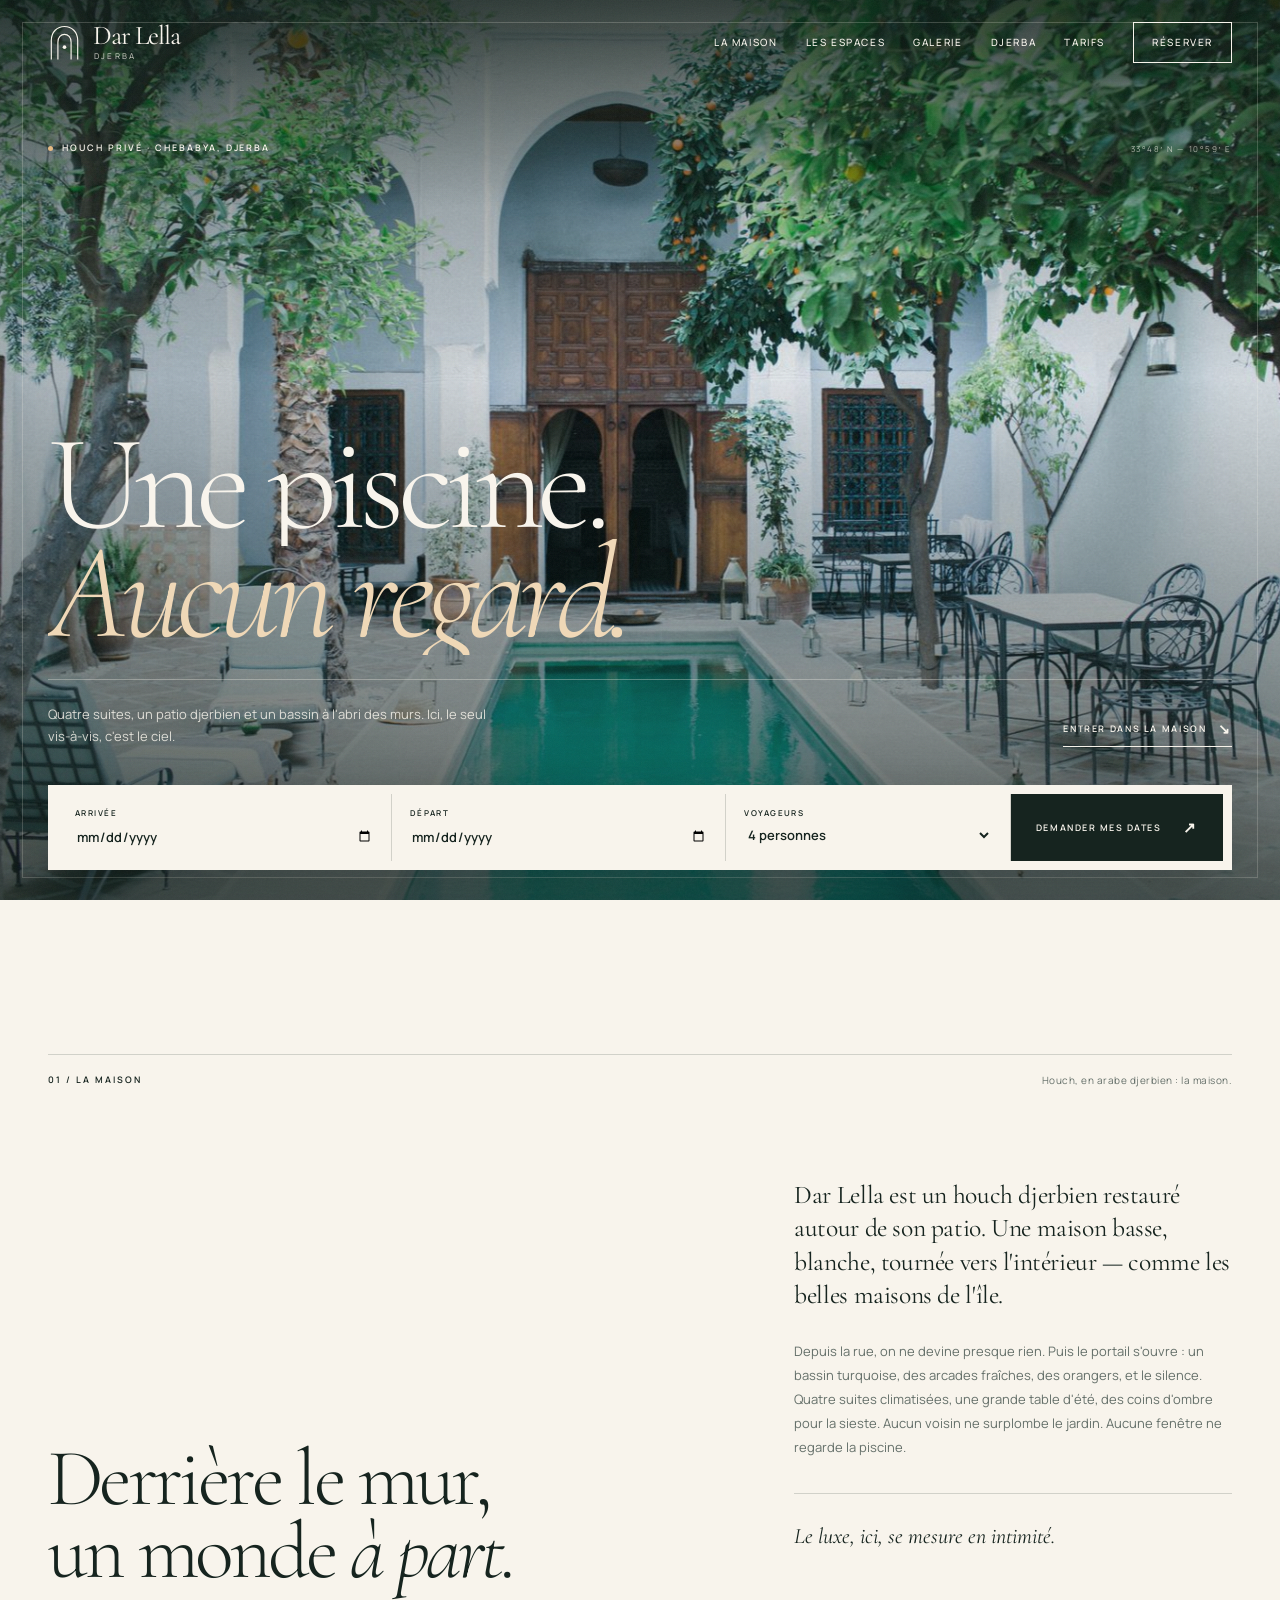
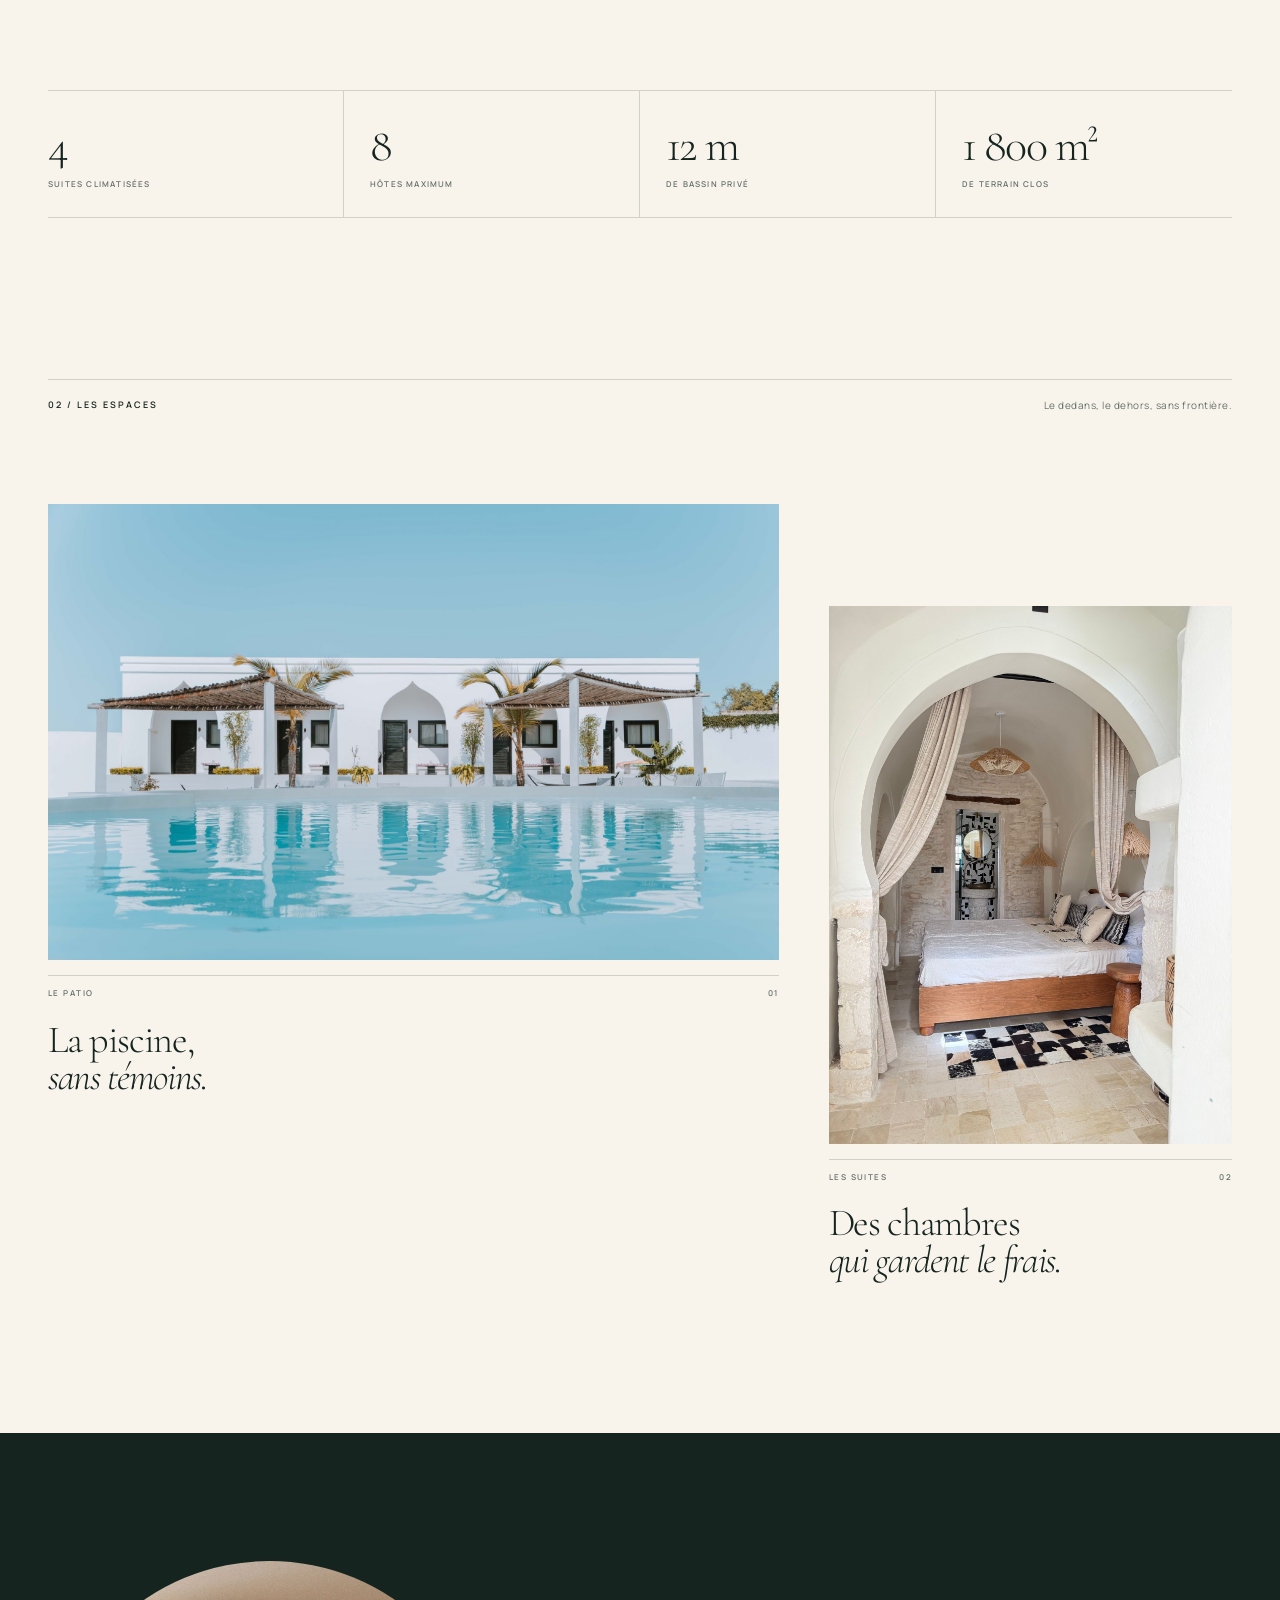
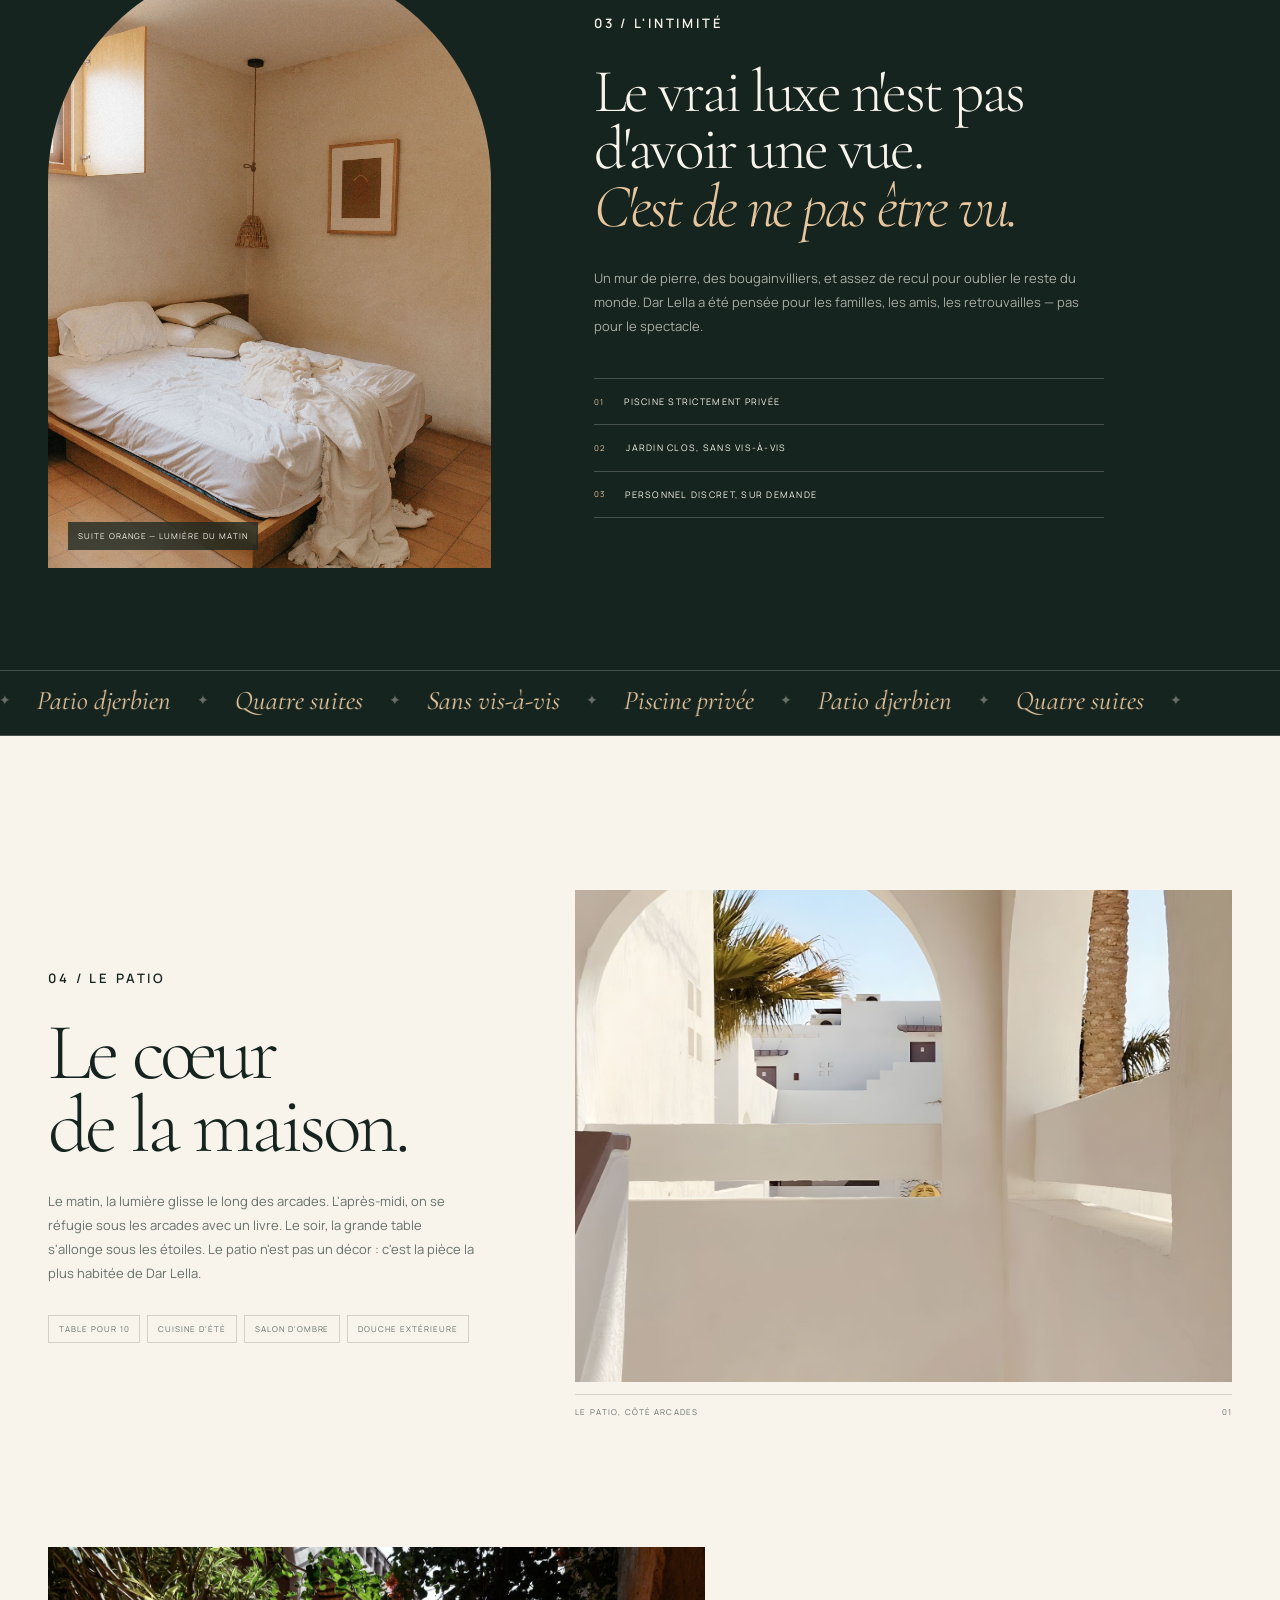
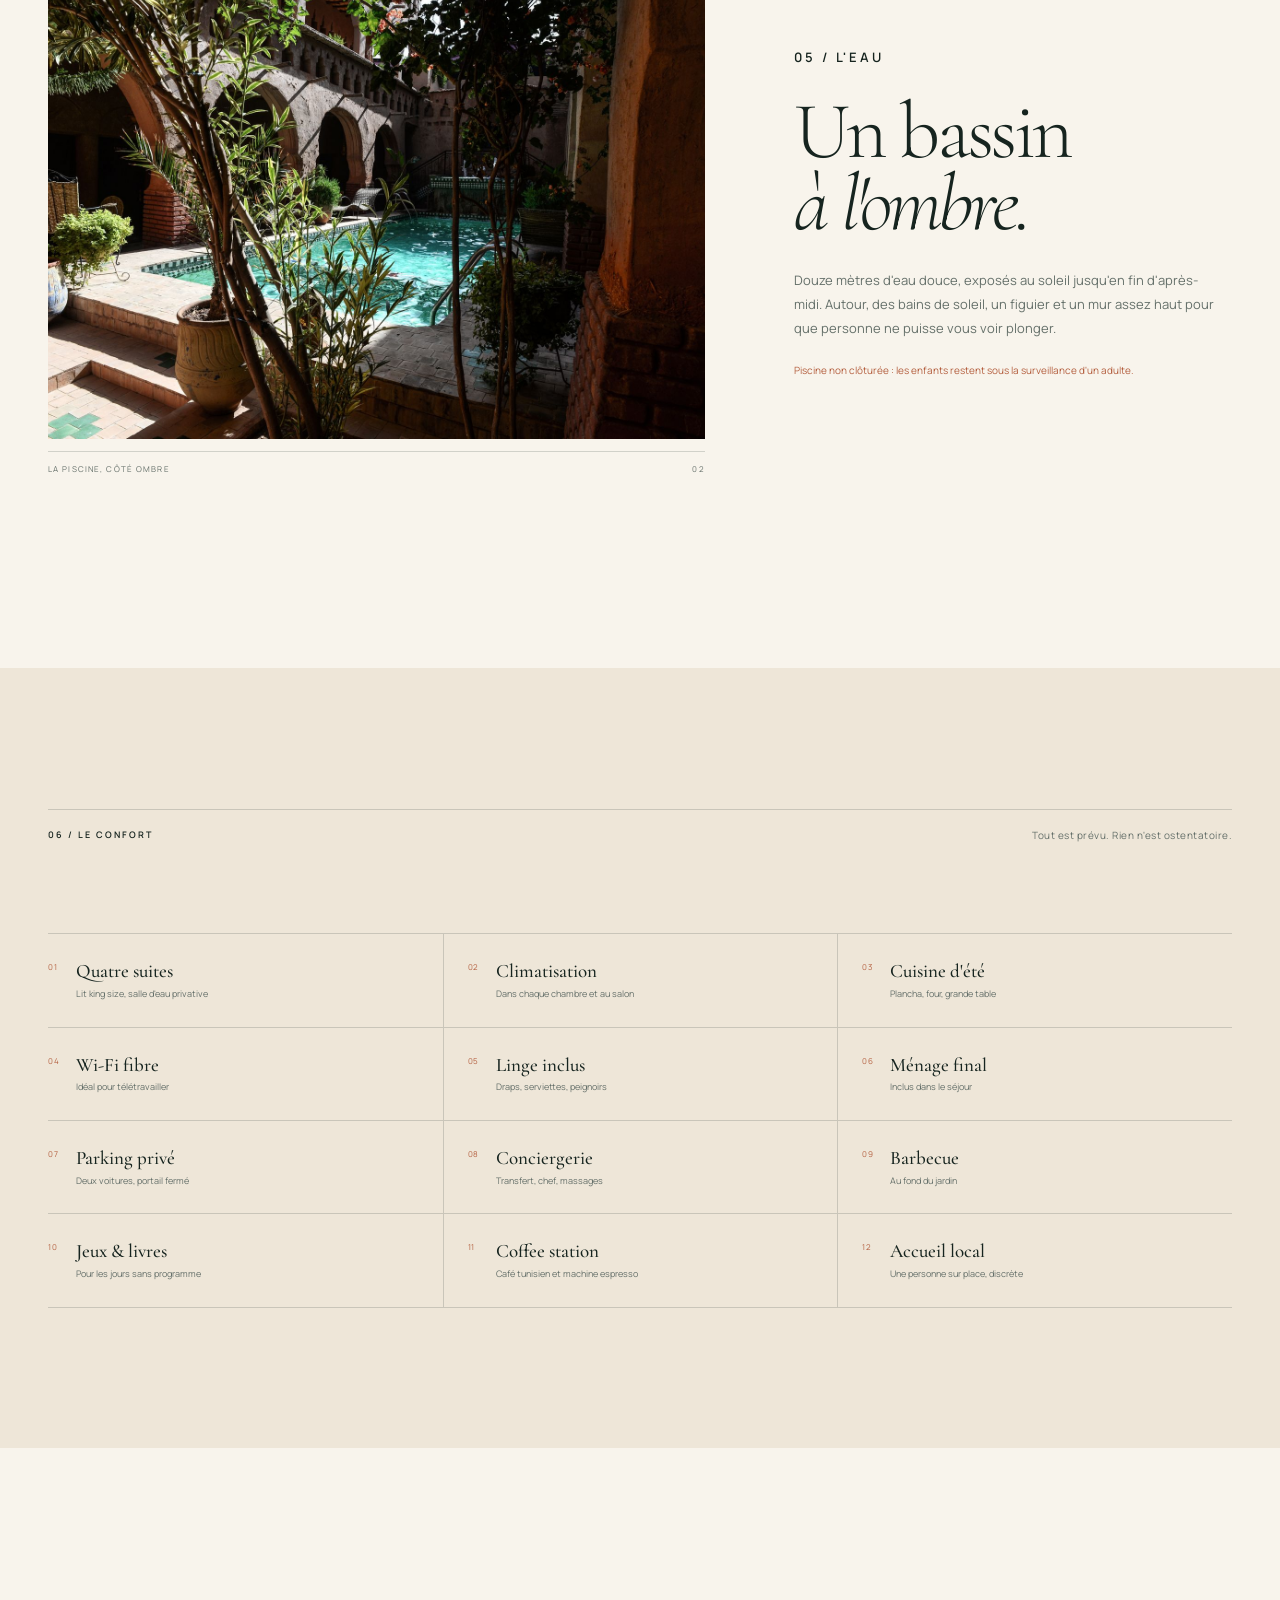
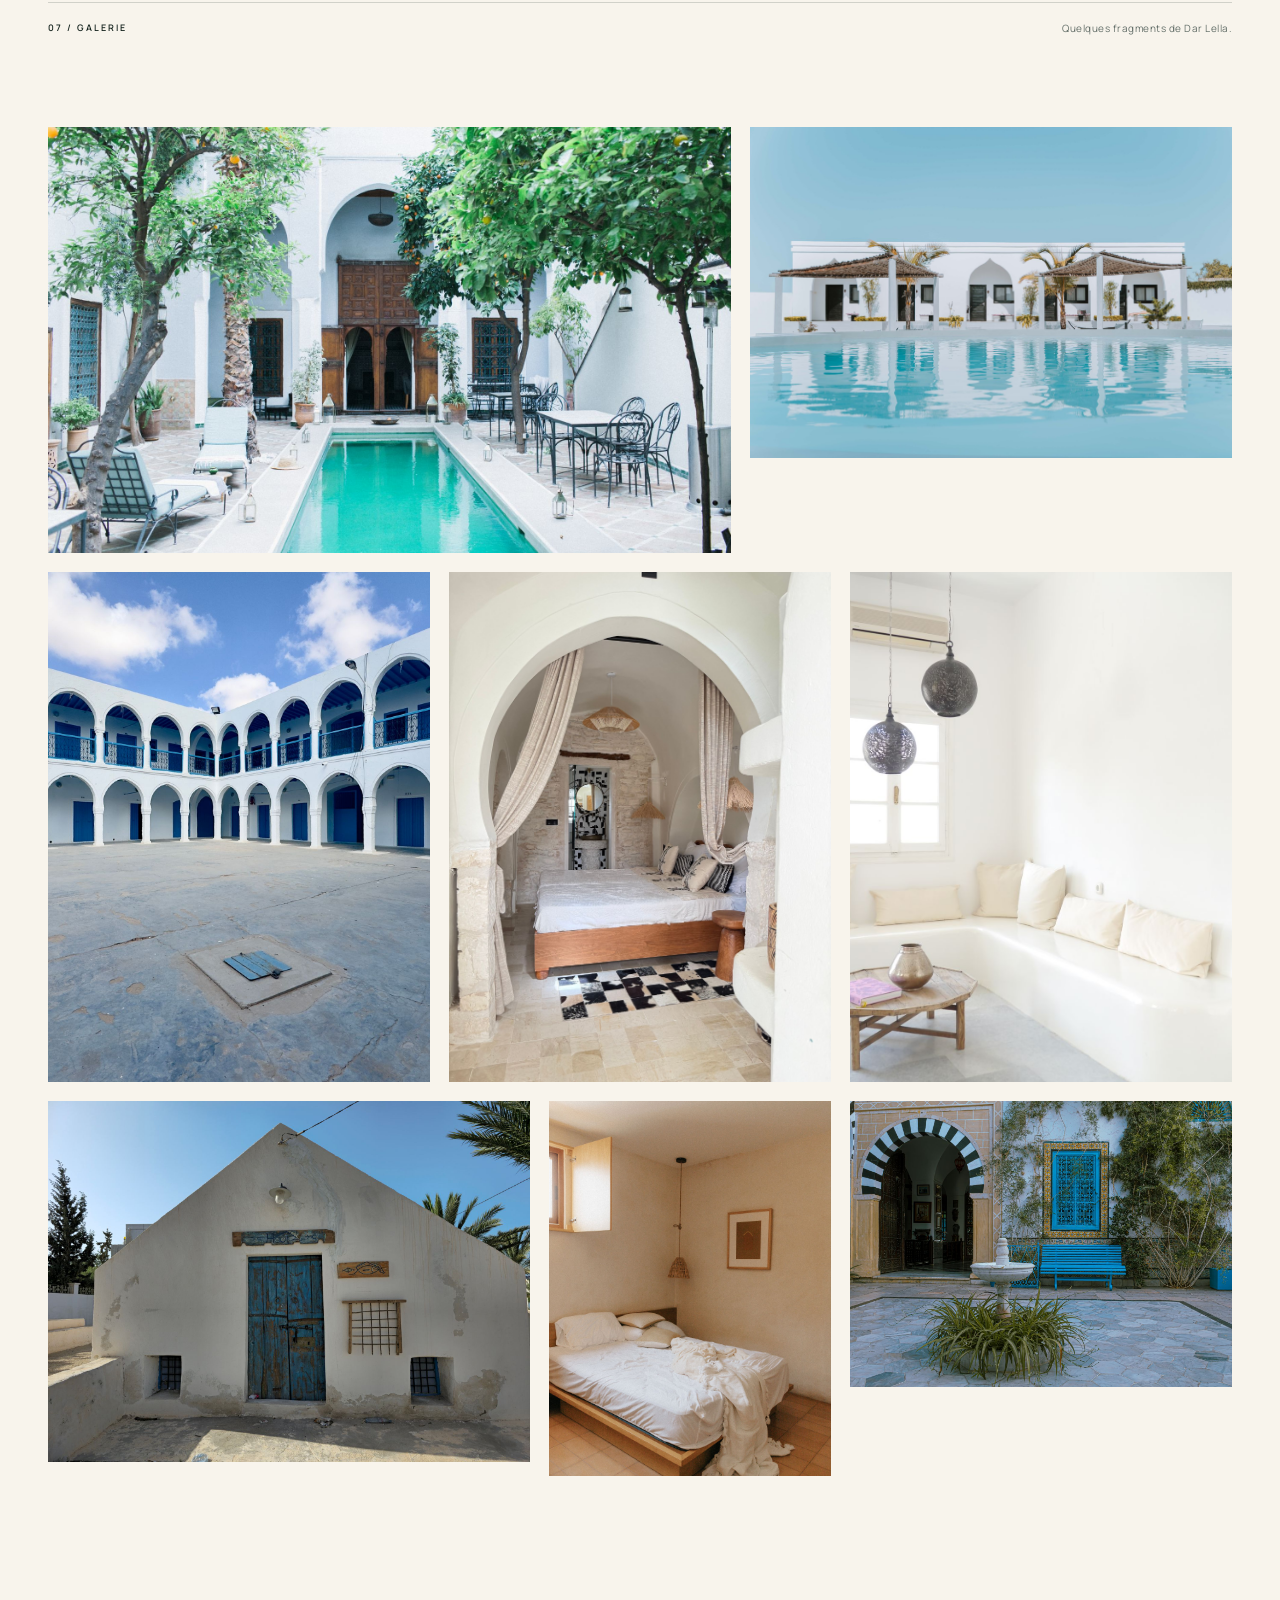
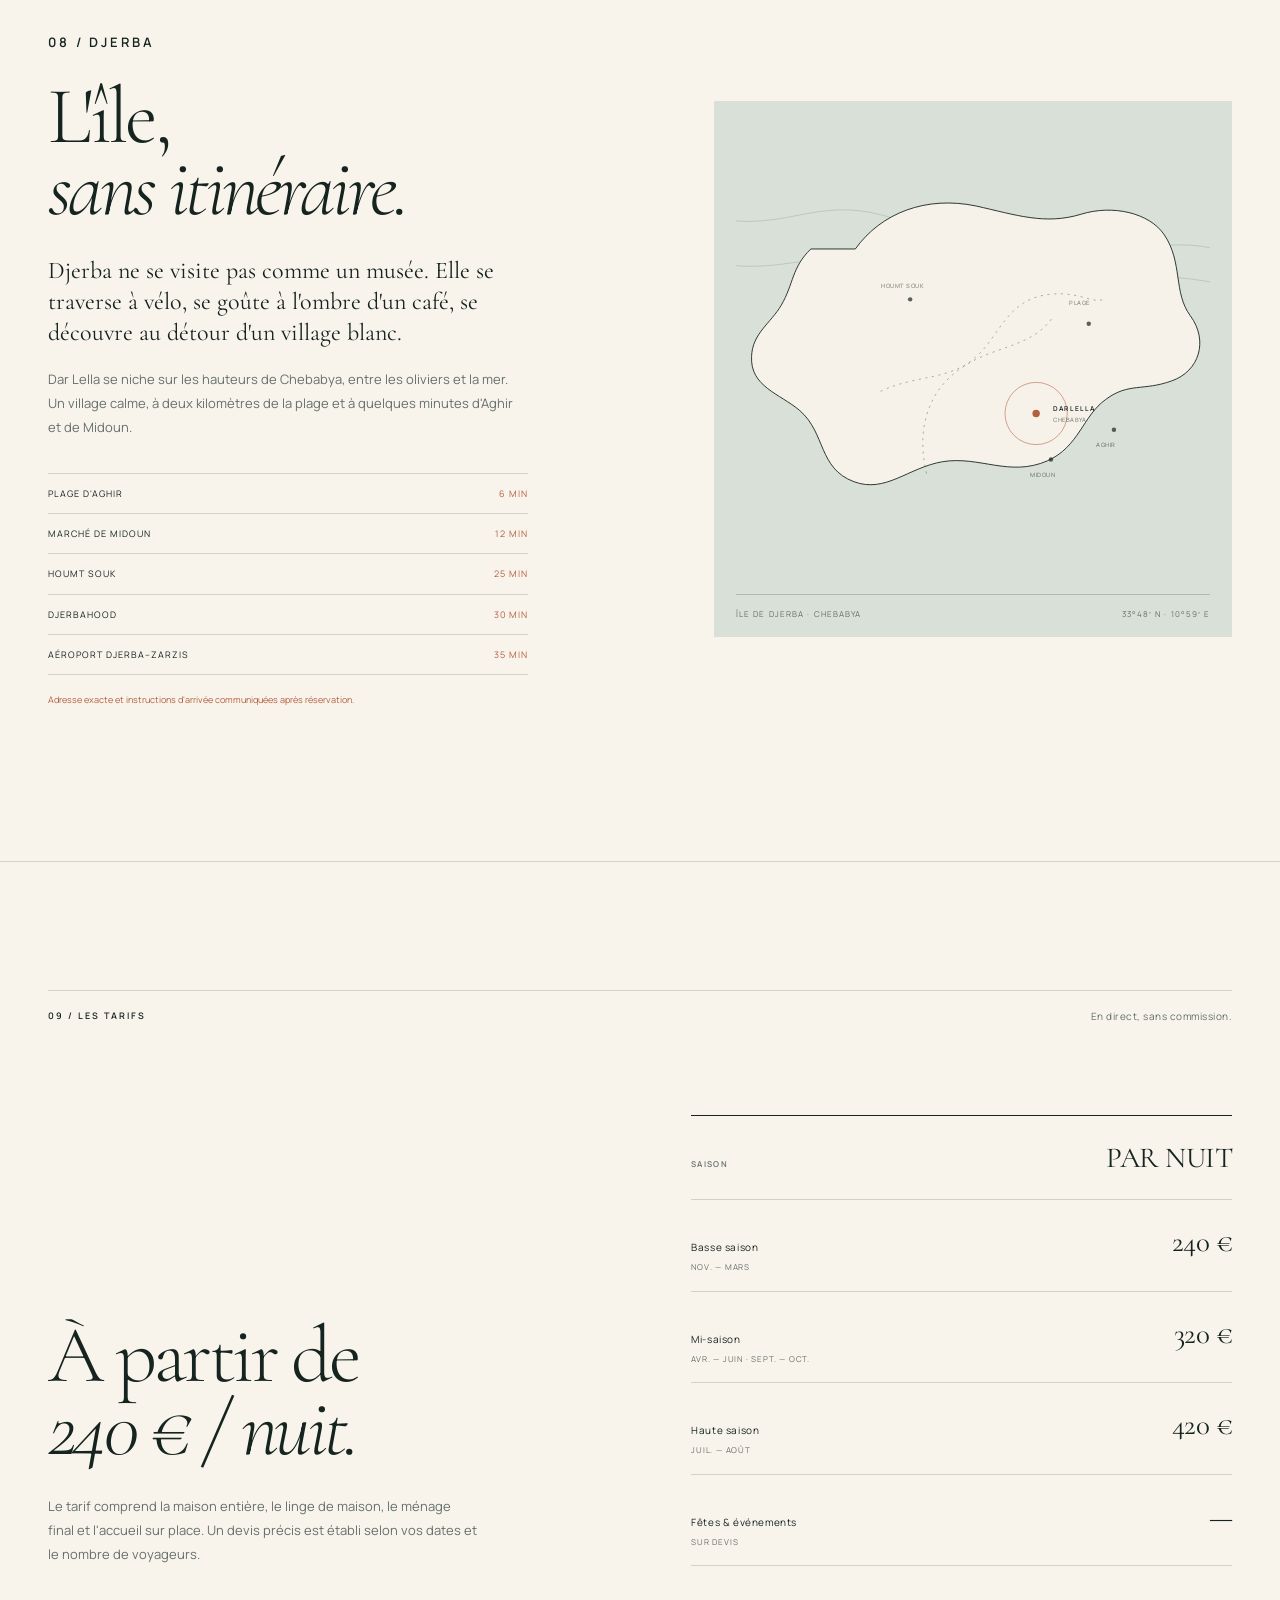
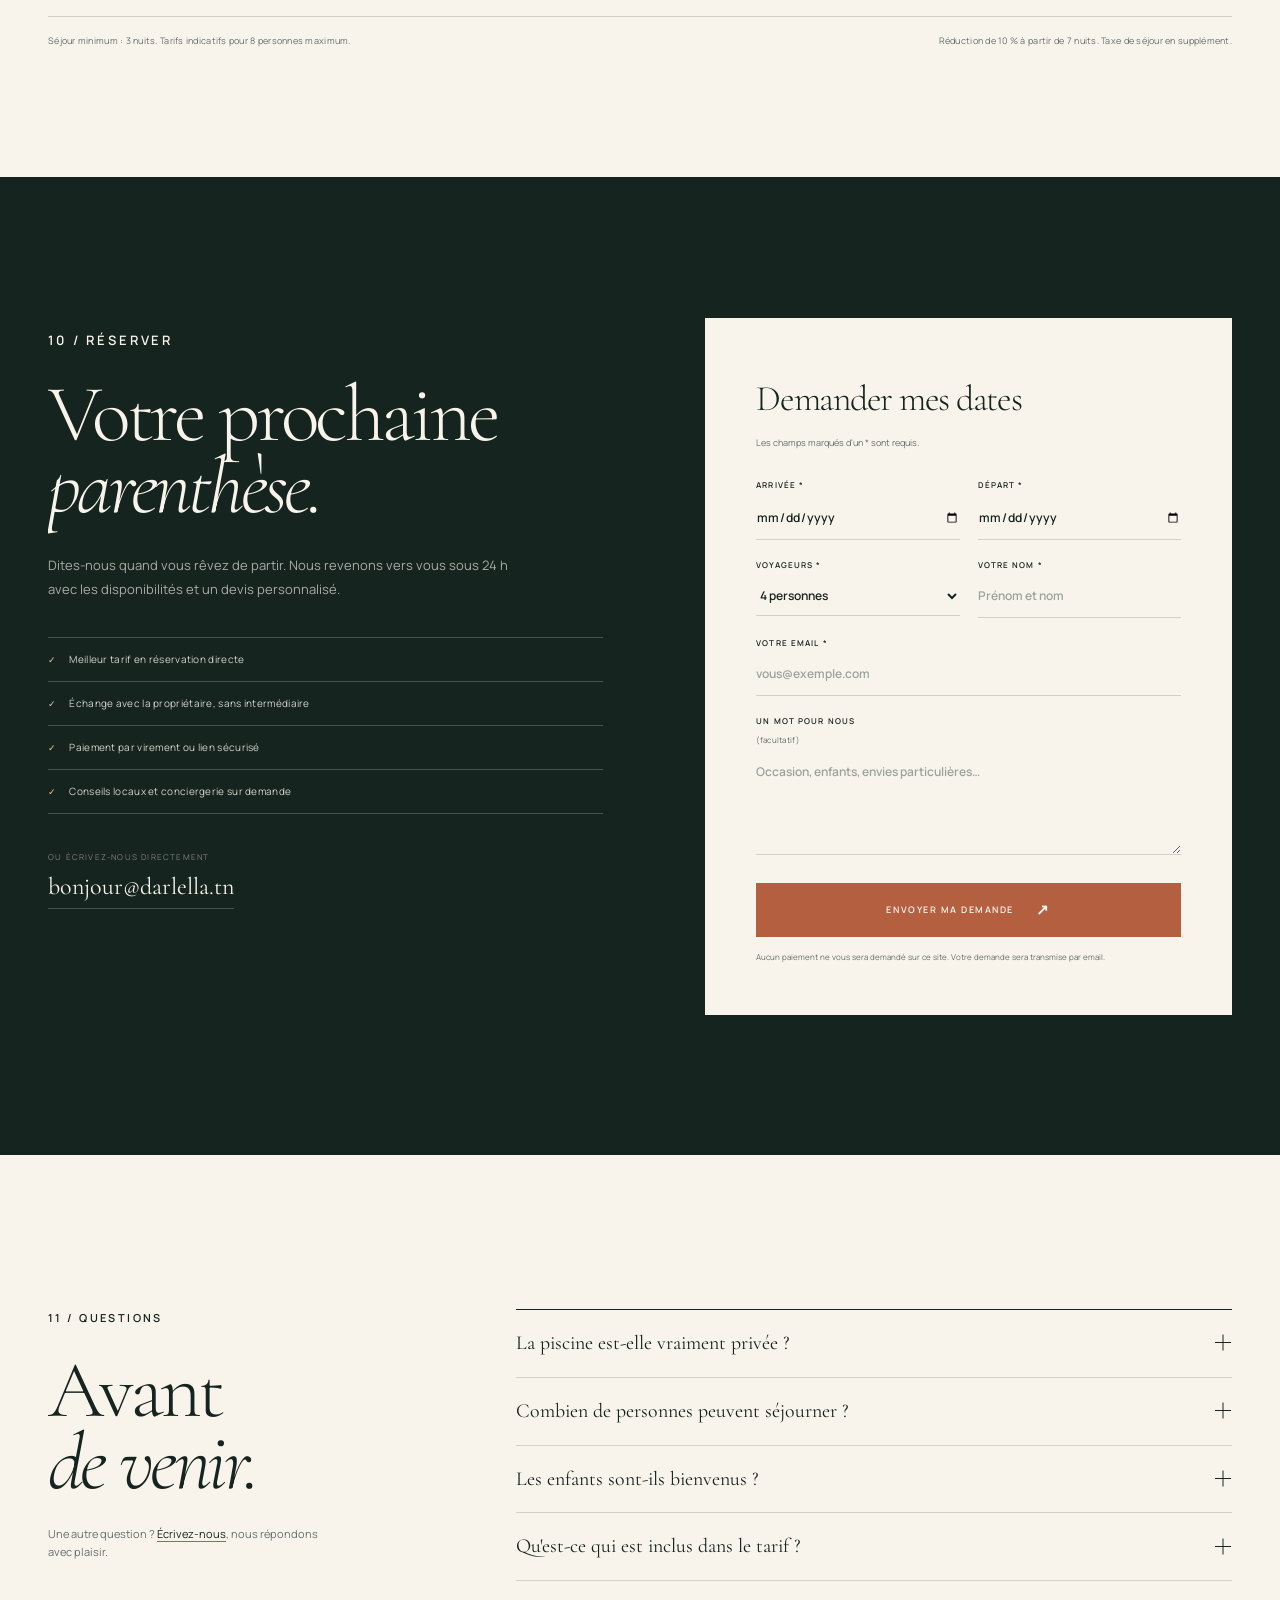
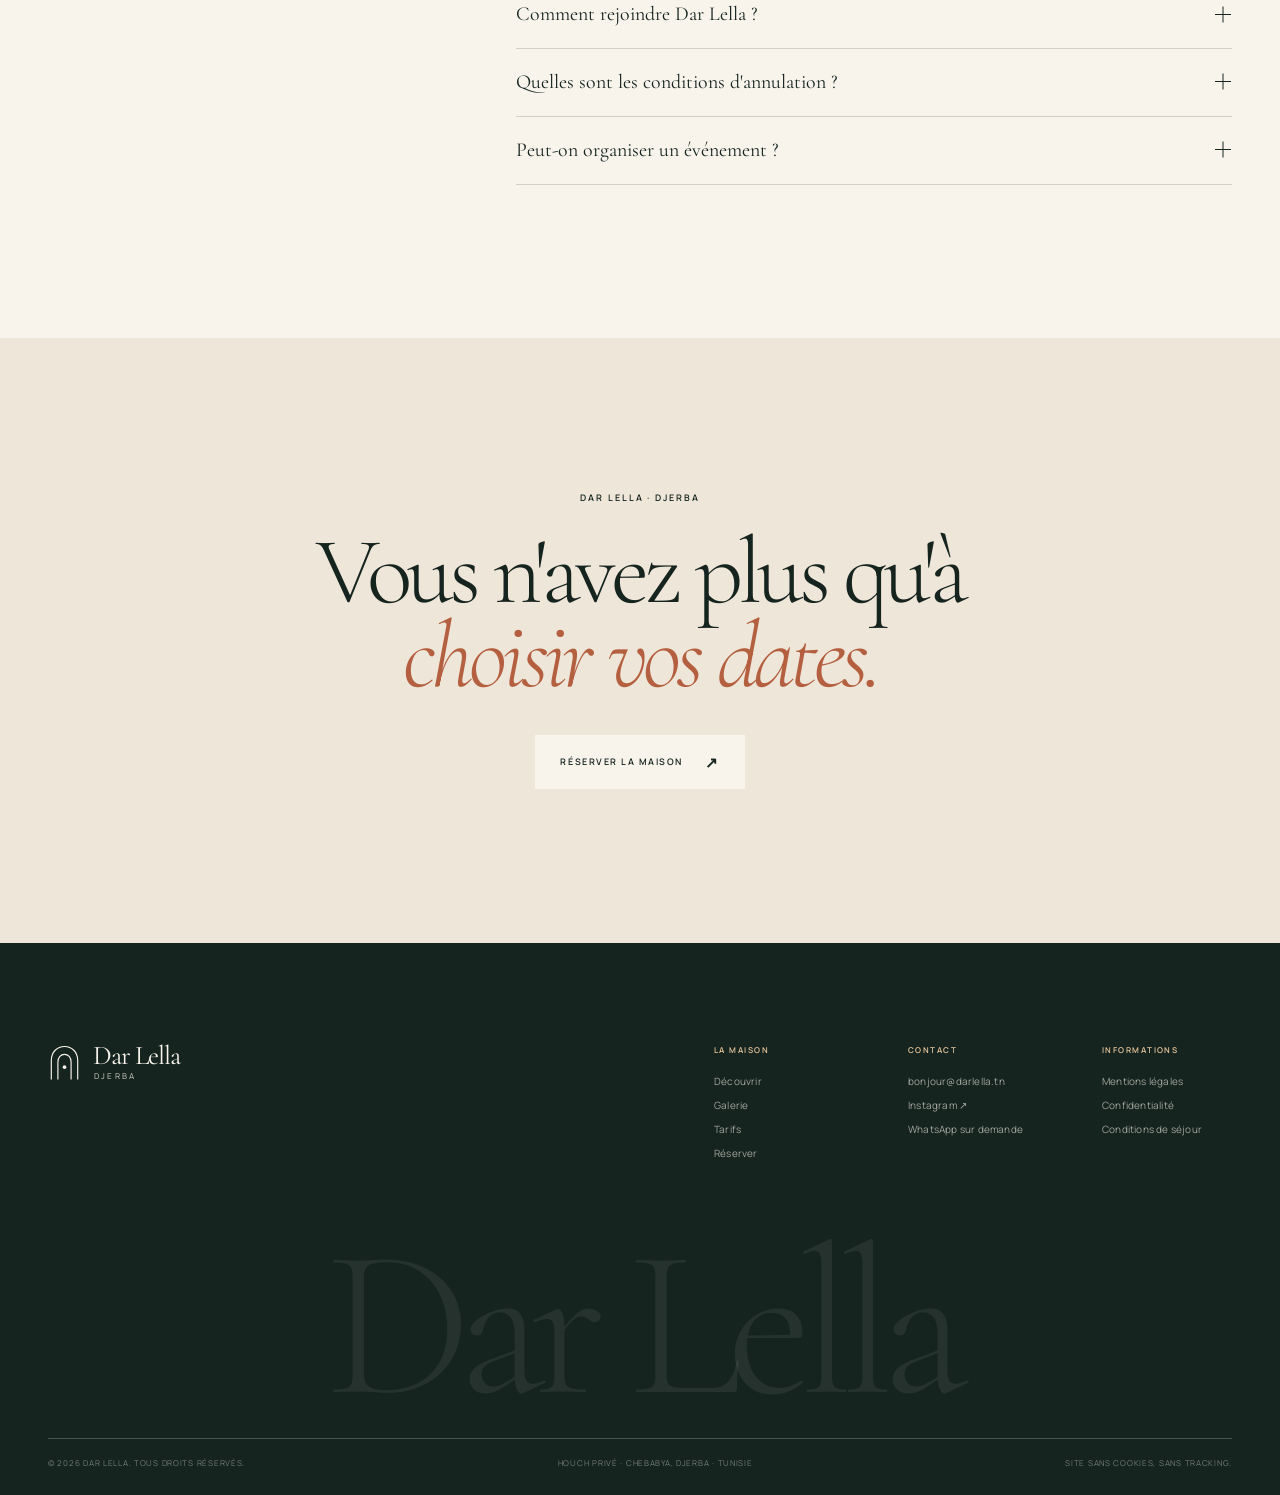
==== commit fe9ed3b5: "Fix header contrast and add smooth scroll motion" ====
--- a/index.html
+++ b/index.html
@@ -64,6 +64,7 @@
   </div>
 
   <div class="cursor-ring" aria-hidden="true"></div>
+  <div class="scroll-progress" aria-hidden="true"></div>
 
   <header class="site-header" id="header">
     <a class="brand" href="#top" aria-label="Dar Lella — retour en haut">
@@ -550,6 +551,7 @@
     <button class="lightbox-nav lightbox-next" id="lbNext" aria-label="Photo suivante">→</button>
   </div>
 
+  <script src="assets/js/vendor/lenis.min.js"></script>
   <script src="assets/js/config.js"></script>
   <script src="assets/js/main.js"></script>
 </body>
--- a/assets/css/style.css
+++ b/assets/css/style.css
@@ -94,6 +94,11 @@
   border-bottom: 1px solid var(--line);
 }
 
+.site-header:not(.scrolled) .brand,
+.site-header:not(.scrolled) .nav {
+  text-shadow: 0 1px 18px rgba(6, 16, 12, 0.42);
+}
+
 .brand {
   display: inline-flex;
   align-items: center;
@@ -243,7 +248,8 @@
   inset: 0;
   z-index: -1;
   background:
-    linear-gradient(180deg, rgba(10, 23, 18, 0.56) 0%, rgba(10, 23, 18, 0.08) 37%, rgba(10, 23, 18, 0.68) 100%),
+    linear-gradient(180deg, rgba(10, 23, 18, 0.66) 0%, rgba(10, 23, 18, 0.34) 9%, rgba(10, 23, 18, 0) 23%),
+    linear-gradient(180deg, rgba(10, 23, 18, 0.5) 0%, rgba(10, 23, 18, 0.06) 42%, rgba(10, 23, 18, 0.7) 100%),
     linear-gradient(90deg, rgba(10, 23, 18, 0.2) 0%, transparent 55%);
 }
 
@@ -259,11 +265,12 @@
   position: relative;
   z-index: 2;
   display: flex;
-  flex: 1;
+  flex: 1 0 auto;
   flex-direction: column;
   padding-top: 130px;
   padding-bottom: 38px;
 }
+.hero-top, .hero h1, .hero-bottom { flex-shrink: 0; }
 
 .hero-top {
   display: flex;
@@ -306,7 +313,7 @@
   max-width: 12ch;
   margin: auto 0 32px;
   font-family: var(--serif);
-  font-size: clamp(4.4rem, 10.6vw, 10.2rem);
+  font-size: clamp(3.4rem, min(10.6vw, 15.2vh), 10.2rem);
   font-weight: 300;
   line-height: 0.8;
   letter-spacing: -0.055em;
@@ -411,6 +418,40 @@
   height: 56px;
   margin: -28px 0 0 -28px;
   background: rgba(255, 255, 255, 0.14);
+}
+
+/* Scroll progress */
+.scroll-progress {
+  position: fixed;
+  top: 0;
+  left: 0;
+  z-index: 95;
+  width: 100%;
+  height: 2px;
+  background: var(--clay);
+  transform: scaleX(0);
+  transform-origin: 0 50%;
+  pointer-events: none;
+}
+
+/* Lenis */
+html.lenis, html.lenis body { height: auto; }
+.lenis.lenis-smooth { scroll-behavior: auto !important; }
+.lenis.lenis-smooth [data-lenis-prevent] { overscroll-behavior: contain; }
+.lenis.lenis-stopped { overflow: hidden; }
+.lenis.lenis-smooth iframe { pointer-events: none; }
+
+/* Titres révélés comme un rideau */
+.js .reveal .display {
+  clip-path: inset(0 0 100% 0);
+  transform: translate3d(0, 18px, 0);
+  transition:
+    clip-path 1.1s var(--ease) 0.08s,
+    transform 1.1s var(--ease) 0.08s;
+}
+.js .reveal.is-visible .display {
+  clip-path: inset(0 0 -12% 0);
+  transform: none;
 }
 
 .hero-bottom {
@@ -1442,7 +1483,7 @@
   .nav-open .menu-toggle { color: var(--paper); }
 
   .hero-content { padding-top: 115px; padding-bottom: 28px; }
-  .hero h1 { font-size: clamp(4rem, 13.6vw, 8rem); margin-bottom: 28px; }
+  .hero h1 { font-size: clamp(3.2rem, min(13.6vw, 15.2vh), 8rem); margin-bottom: 28px; }
   .hero-bottom { gap: 24px; }
   .booking-bar { grid-template-columns: 1fr 1fr; }
   .booking-bar label:nth-child(2) { border-right: 0; }
@@ -1496,7 +1537,7 @@
   .hero-frame { inset: 10px; }
   .hero-content { min-height: 76svh; padding-top: 100px; padding-bottom: 24px; }
   .hero-coord { display: none; }
-  .hero h1 { font-size: clamp(2.9rem, 13.6vw, 5.2rem); line-height: 0.84; }
+  .hero h1 { font-size: clamp(2.9rem, min(13.6vw, 16vh), 5.2rem); line-height: 0.84; }
   .hero-bottom { flex-direction: column; align-items: flex-start; gap: 22px; }
   .booking-bar { grid-template-columns: 1fr; margin-bottom: 18px; }
   .booking-bar label { border-right: 0; border-bottom: 1px solid var(--line); }
@@ -1548,6 +1589,7 @@
     scroll-behavior: auto !important;
   }
   .js .reveal { opacity: 1; transform: none; }
+  .js .reveal .display { clip-path: none !important; transform: none !important; }
   .page-curtain, .cursor-ring { display: none !important; }
   .hero-content { opacity: 1 !important; }
   .hero-media { transform: none !important; }
